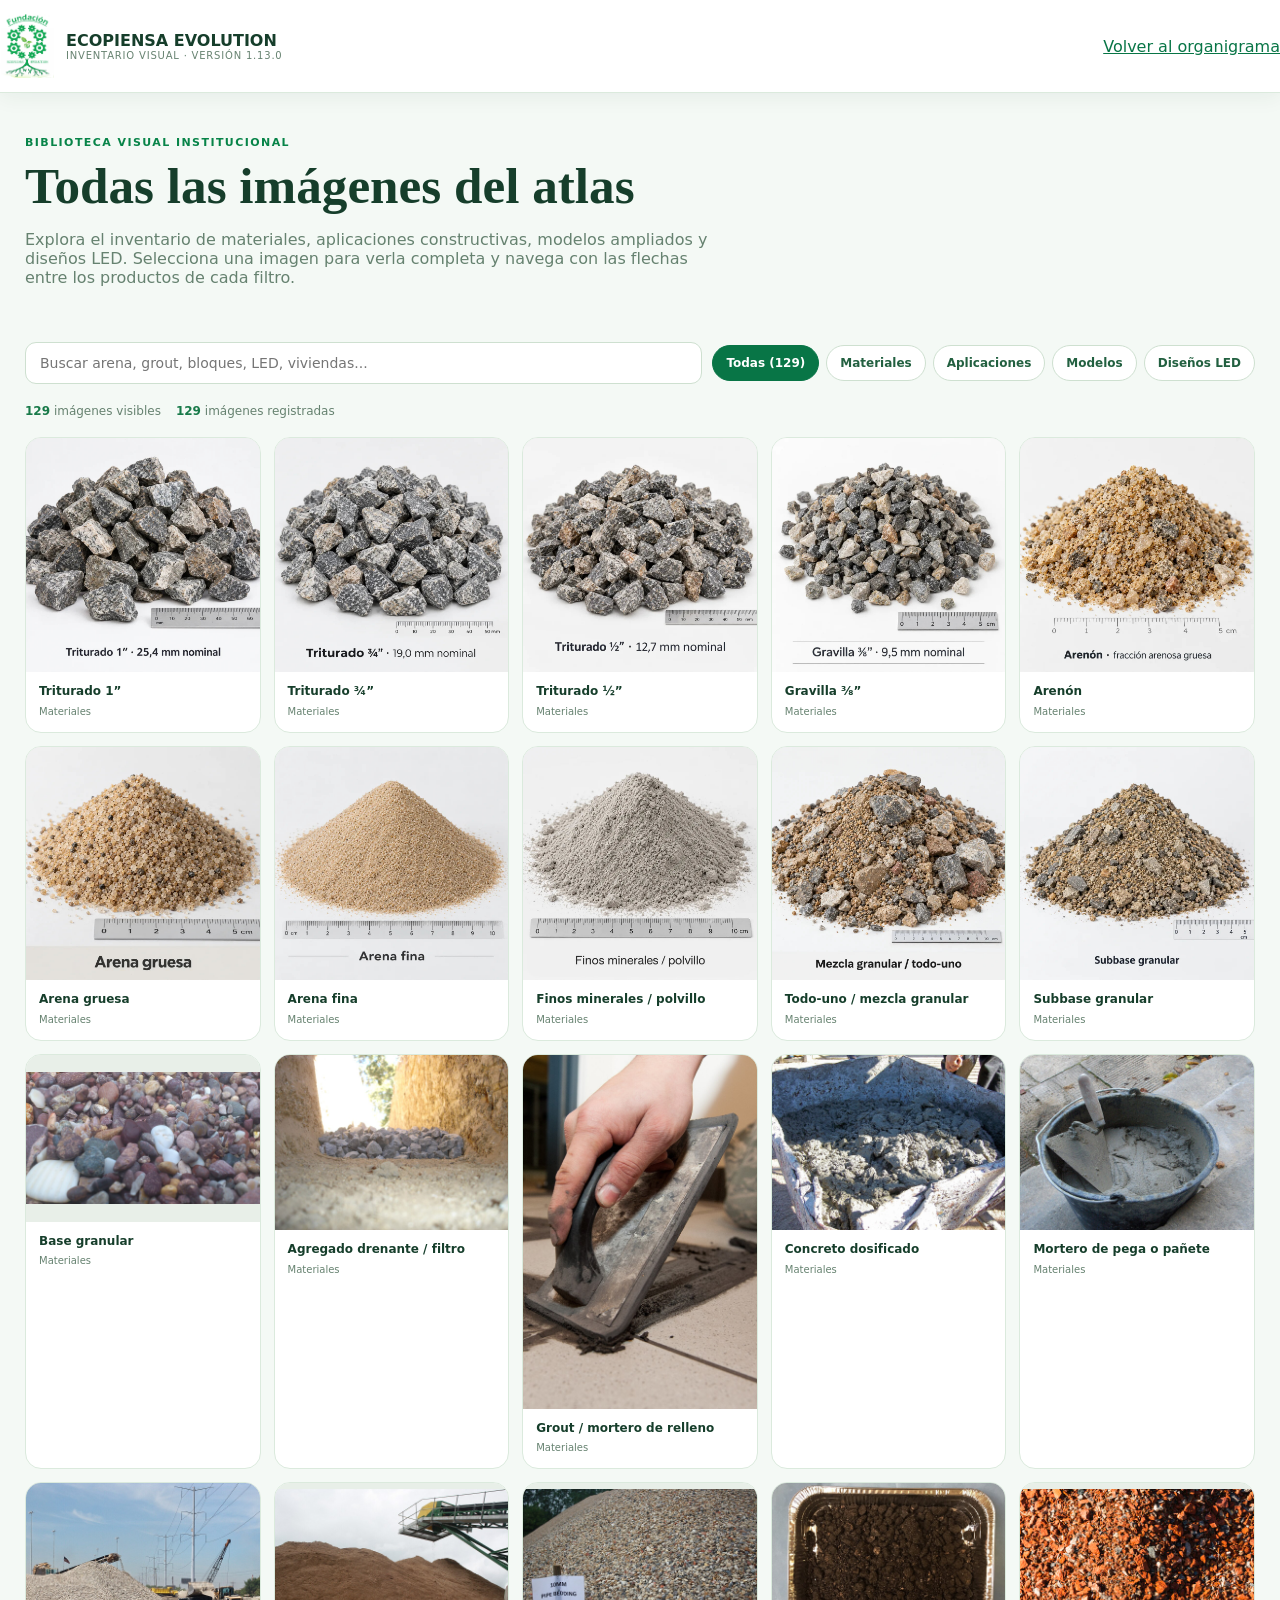
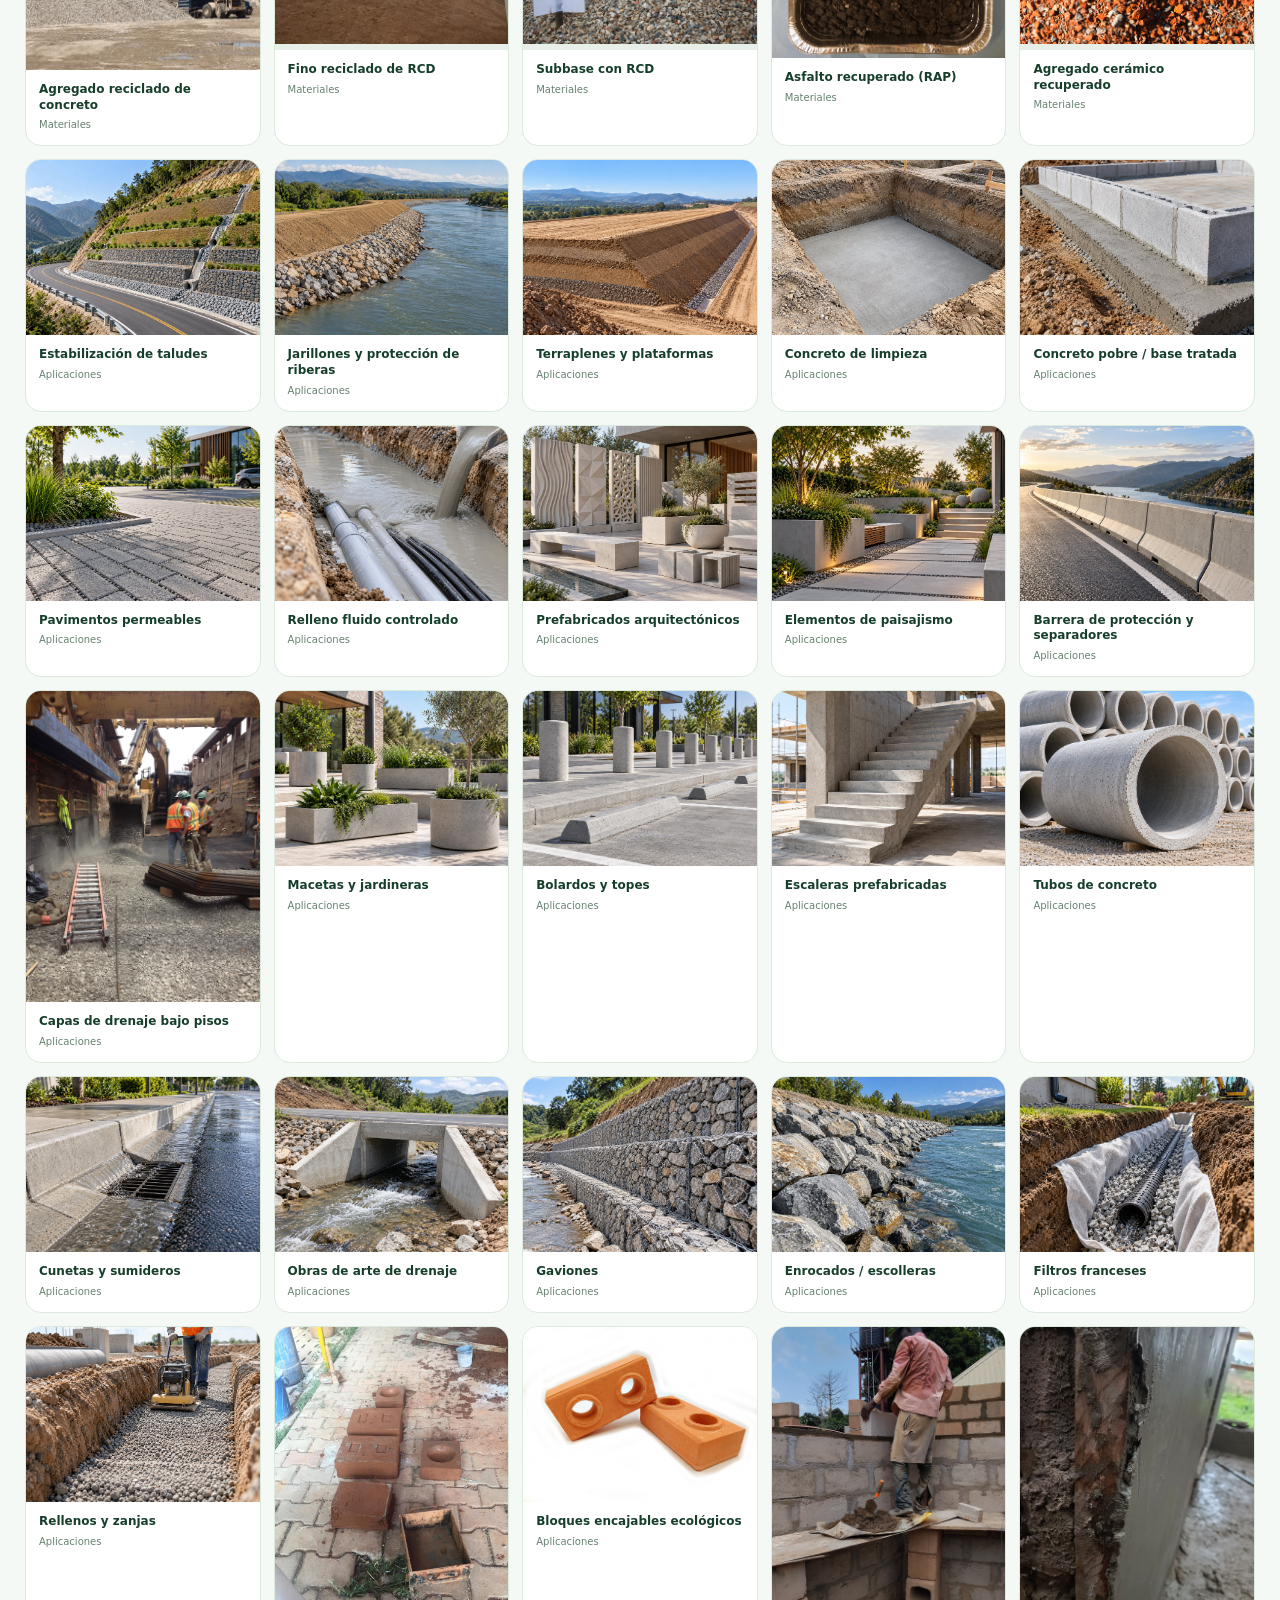
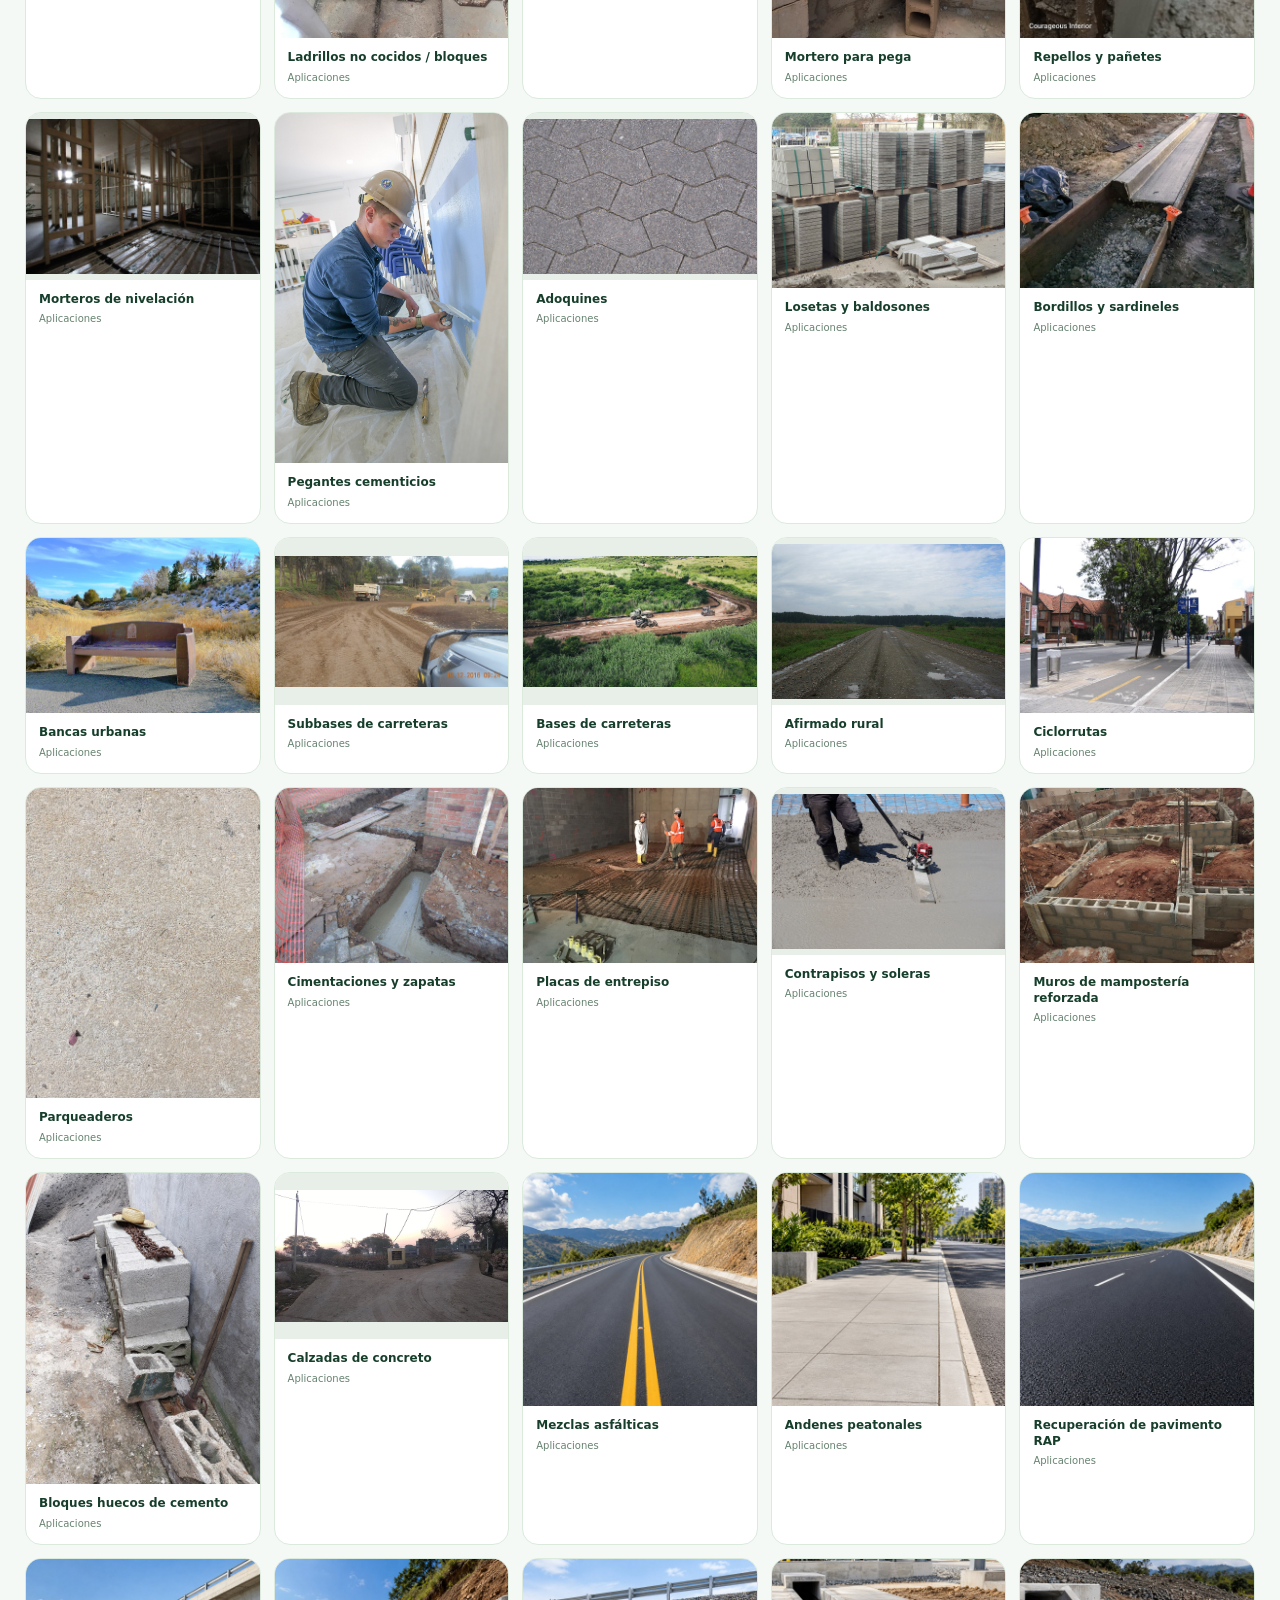
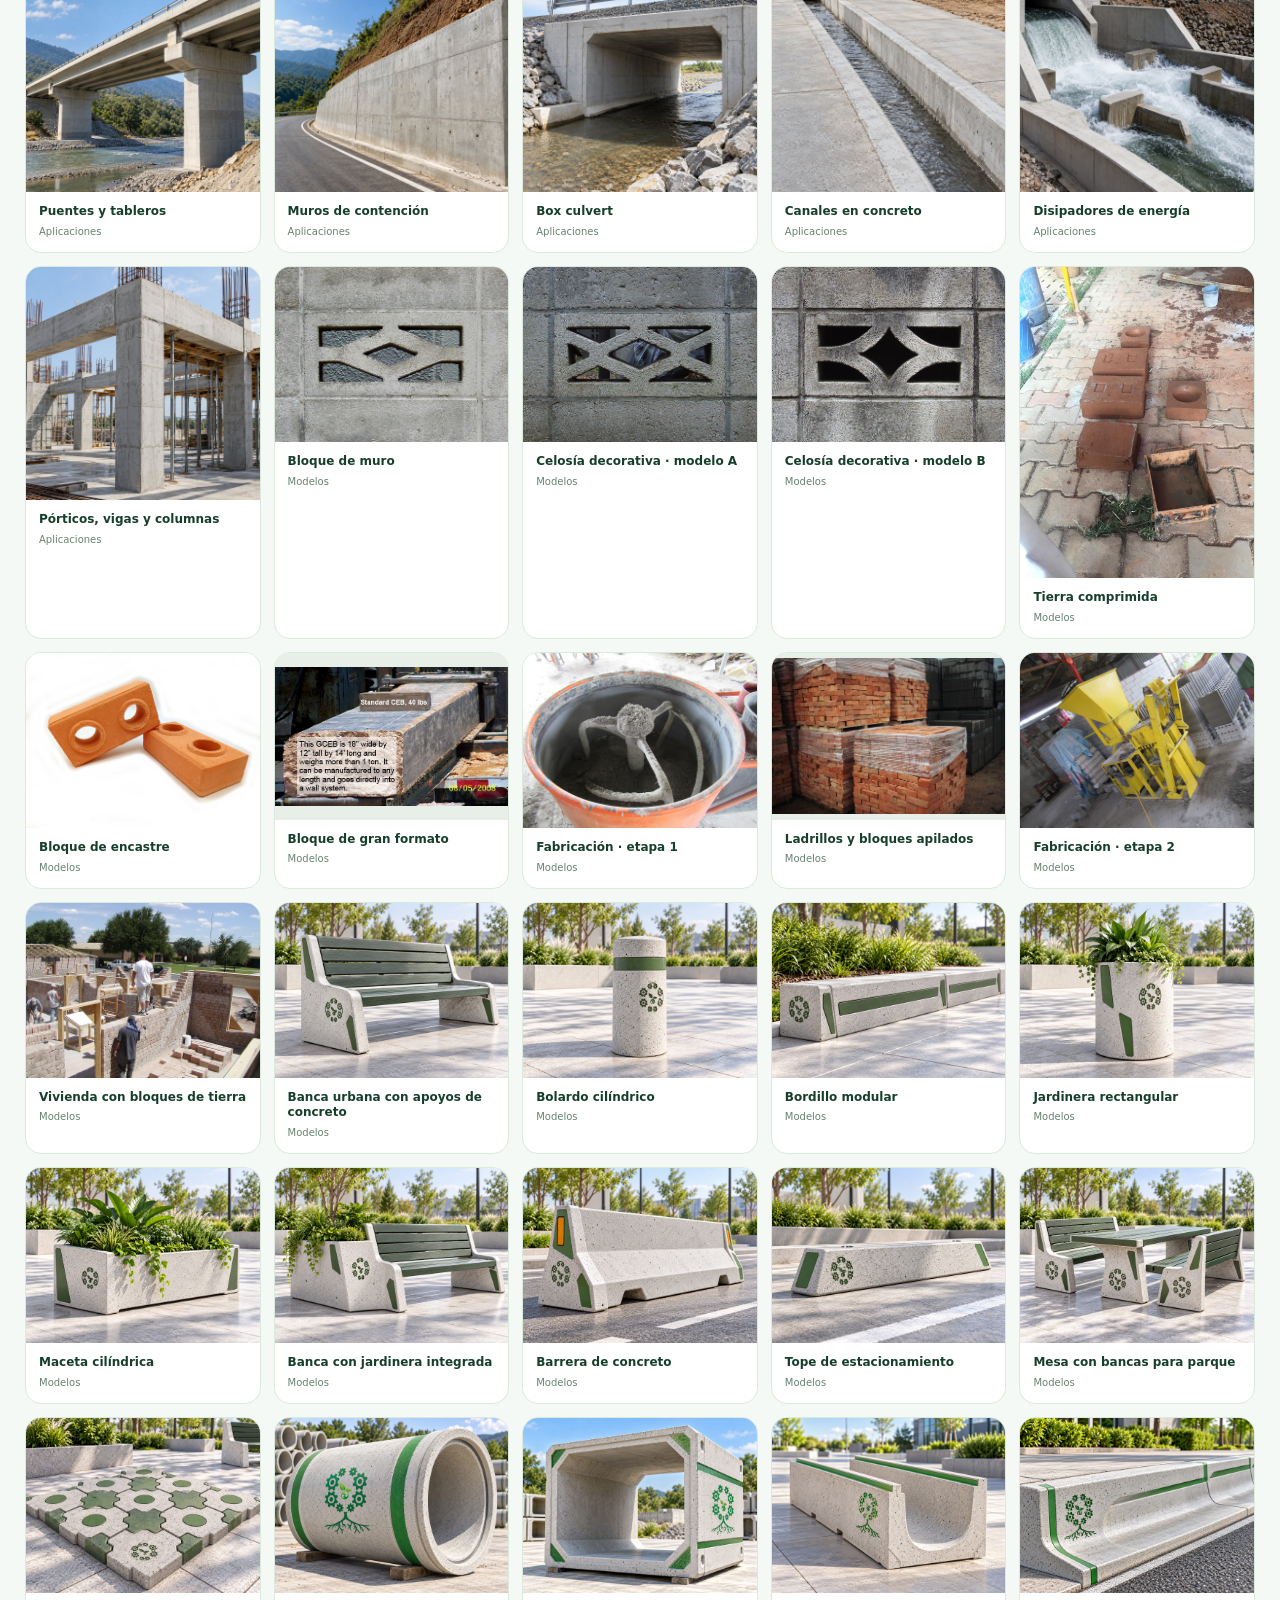
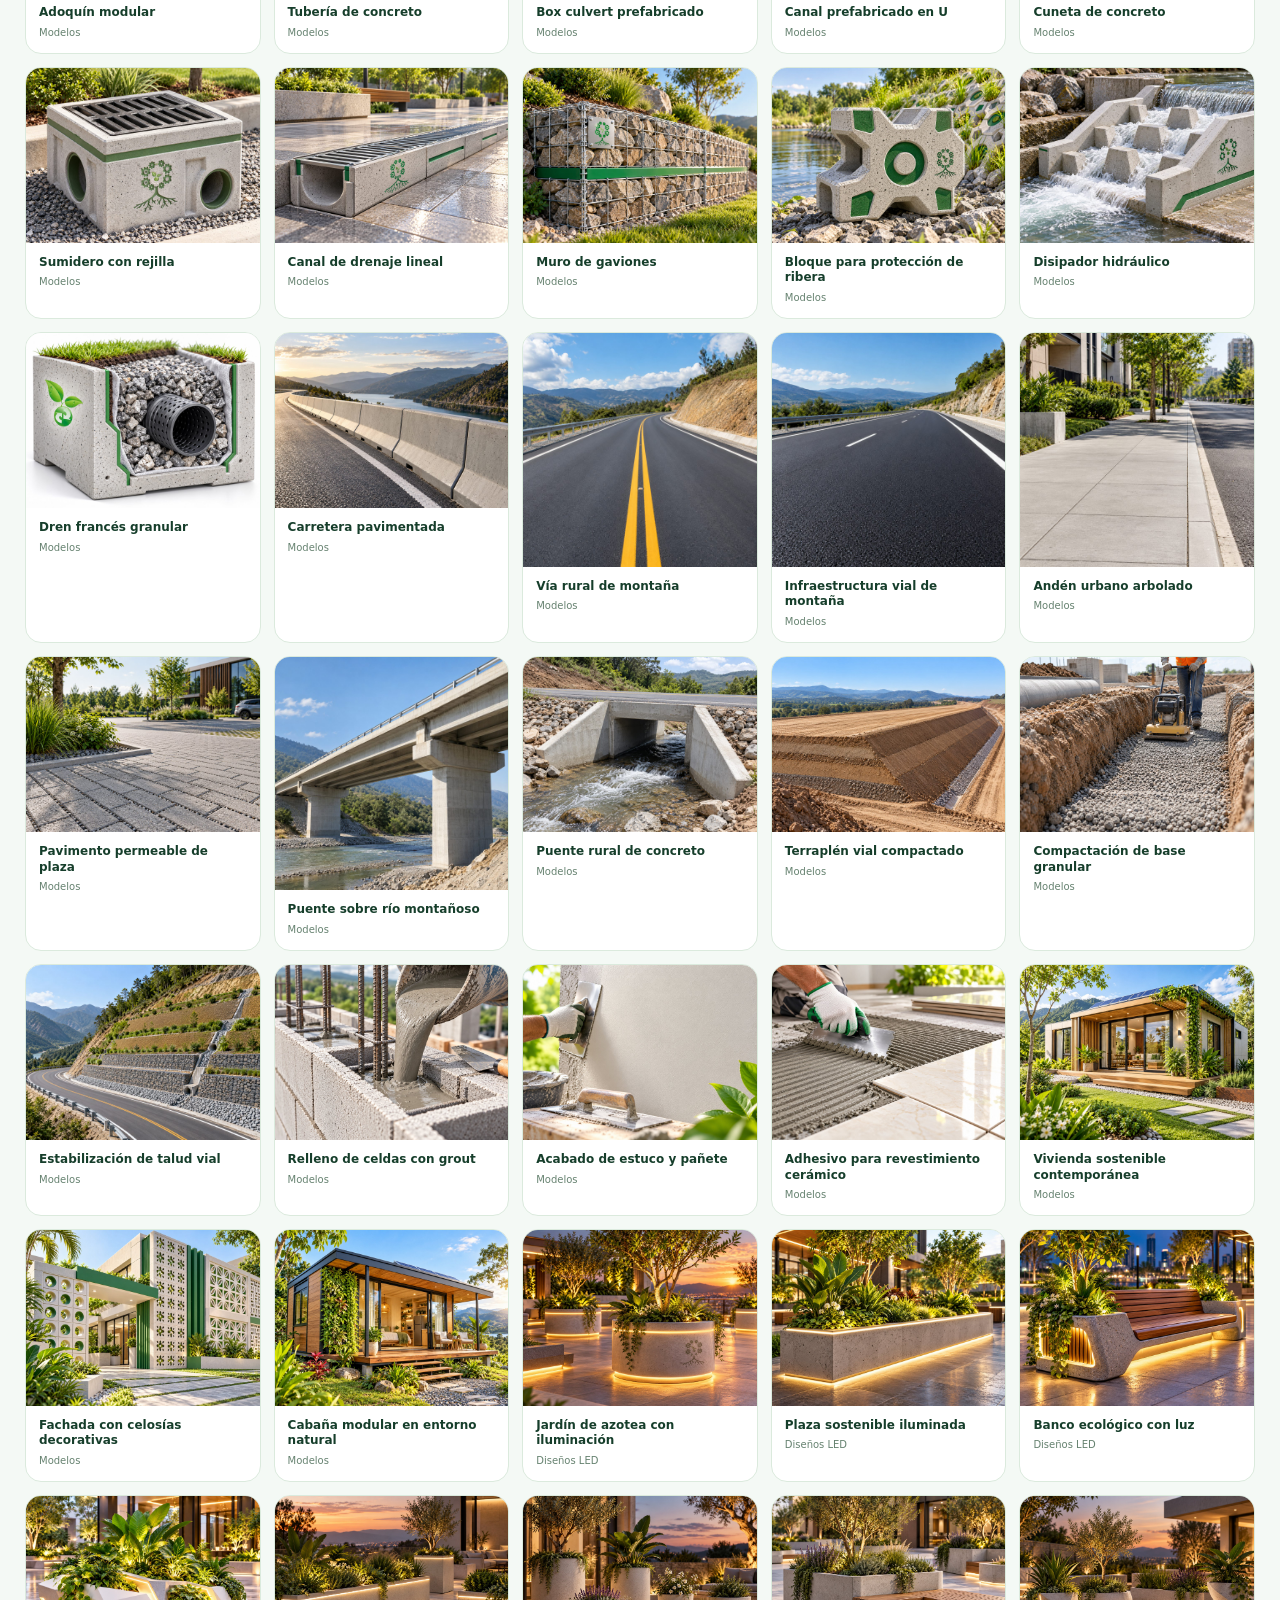
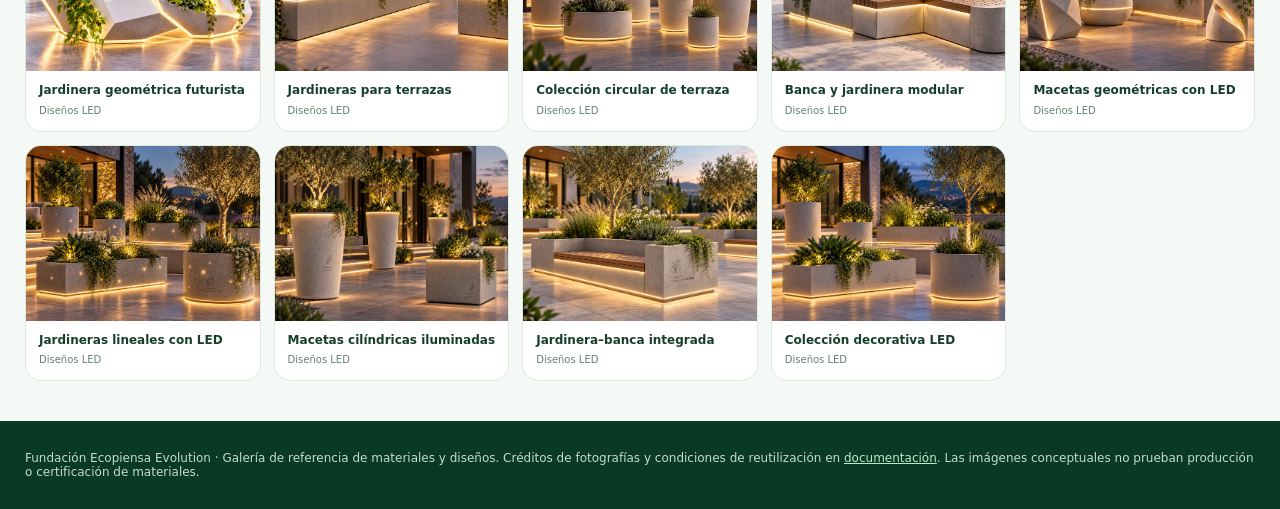
==== galeria-completa.html @ d1663fb3 "feat: biblioteca integral de 129 imágenes con filtros y visor ampliable" ====
<!doctype html>
<html lang="es">
<head>
<meta charset="utf-8">
<meta name="viewport" content="width=device-width, initial-scale=1">
<meta name="theme-color" content="#076b3b">
<meta name="description" content="Galería completa y verificable de imágenes del proyecto de Fundación Ecopiensa Evolution.">
<title>Galería completa | Fundación Ecopiensa Evolution</title>
<style>
:root{--green:#087546;--ink:#163e2b;--muted:#668270;--line:#dbeadd}
*{box-sizing:border-box}html{scroll-behavior:smooth}body{margin:0;background:#f4f9f5;color:var(--ink);font-family:system-ui,-apple-system,Segoe UI,Arial,sans-serif}
a{color:var(--green)}
.container{max-width:1420px;padding:0 25px;margin:auto}
header{background:#fff;border-bottom:1px solid var(--line);box-shadow:0 4px 20px #143c2510}
.head{display:flex;align-items:center;justify-content:space-between;gap:15px;padding:14px 0}
.identity{display:flex;gap:12px;align-items:center;font-weight:850;text-decoration:none;color:var(--ink)}.identity img{width:54px;height:64px;object-fit:contain}
.identity small{display:block;color:var(--muted);font-weight:500;font-size:10px;letter-spacing:.08em}
.hero{padding:38px 0 22px}.hero h1{font:700 clamp(31px,4vw,52px)/1.1 Georgia,serif;margin:8px 0 12px}
.hero p{max-width:700px;color:var(--muted)}
.tag{font-size:11px;text-transform:uppercase;letter-spacing:.13em;color:#078448;font-weight:850}
.controls{display:flex;align-items:center;gap:10px;flex-wrap:wrap;padding:17px 0 20px}
.search{border:1px solid #cee0d0;background:#fff;border-radius:11px;min-width:200px;flex:1;padding:12px 14px;font:inherit;font-size:14px}
button{cursor:pointer;font:inherit}
.filters{display:flex;gap:7px;flex-wrap:wrap}
.filter{border:1px solid #cee0d0;border-radius:100px;background:white;color:#226040;padding:10px 13px;font-size:12px;font-weight:750}
.filter.active{background:var(--green);border-color:var(--green);color:white}
.stats{display:flex;gap:15px;color:var(--muted);font-size:12px;flex-wrap:wrap;margin-bottom:19px}.stats strong{color:#187a49}
.grid{display:grid;grid-template-columns:repeat(5,minmax(0,1fr));gap:13px;padding-bottom:40px}
.tile{padding:0;overflow:hidden;text-align:left;border:1px solid var(--line);background:white;border-radius:16px;color:var(--ink);display:flex;flex-direction:column;min-width:0}
.tile:hover{transform:translateY(-2px);box-shadow:0 12px 30px #144b2624;border-color:#63a47b}
.thumb{aspect-ratio:1.4;position:relative;display:block;background:#e8efe8;width:100%}.thumb img{height:100%;width:100%;object-fit:contain;display:block}
.thumb .fail{display:none;position:absolute;inset:0;align-items:center;justify-content:center;background:#fff2e8;color:#a74525;font-size:12px;padding:14px;text-align:center}
.tile.missing .fail{display:flex}.tile.missing img{opacity:0}
.tile-details{padding:12px 13px 15px;display:flex;flex-direction:column;gap:6px;flex:1}
.tile-details strong{line-height:1.3;font-size:12px}.tile-details small{font-size:10px;color:var(--muted)}
footer{padding:30px 0;background:#0a3925;color:#c2dec8;font-size:12px}
footer a{color:#b6efc4}
.viewer{display:none;position:fixed;inset:0;z-index:25;background:#0b2019f0;padding:25px;align-items:center;justify-content:center}
.viewer.open{display:flex}
.viewer-panel{width:min(1150px,100%);max-height:95vh;display:flex;flex-direction:column;gap:10px;align-items:center;color:#fff}
.viewer-image{width:100%;height:min(70vh,820px);object-fit:contain;display:block;background:#1c3028;border-radius:11px}
.viewer-actions{display:flex;align-items:center;gap:12px;flex-wrap:wrap;justify-content:center}
.viewer-actions button{background:white;border:0;color:#104e2e;font-weight:750;padding:9px 15px;border-radius:9px}
.viewer-title{font-size:15px;text-align:center;font-weight:750}
.empty{padding:45px;text-align:center;color:var(--muted)}
@media(max-width:1100px){.grid{grid-template-columns:repeat(4,1fr)}}
@media(max-width:790px){.grid{grid-template-columns:repeat(3,1fr)}.head{align-items:start}}
@media(max-width:580px){.grid{grid-template-columns:repeat(2,1fr);gap:9px}.container{padding:0 14px}.tile-details{padding:10px}.identity img{width:42px;height:51px}}
@media(max-width:370px){.grid{grid-template-columns:1fr}}
</style>
</head>
<body>
<header><div class="container head"><a class="identity" href="index.html"><img src="identidad/logo-fundacion-oficial.png" alt="Logo Fundación Ecopiensa Evolution"><span>ECOPIENSA EVOLUTION<small>INVENTARIO VISUAL · VERSIÓN 1.13.0</small></span></a><a href="index.html#organigrama">Volver al organigrama</a></div></header>
<main class="container">
<section class="hero"><span class="tag">Biblioteca visual institucional</span><h1>Todas las imágenes del atlas</h1><p>Explora el inventario de materiales, aplicaciones constructivas, modelos ampliados y diseños LED. Selecciona una imagen para verla completa y navega con las flechas entre los productos de cada filtro.</p></section>
<section class="controls"><input class="search" id="query" type="search" placeholder="Buscar arena, grout, bloques, LED, viviendas..." aria-label="Buscar imágenes"><div id="filters" class="filters" aria-label="Filtrar por colección"></div></section>
<div class="stats"><span><strong id="shown">129</strong> imágenes visibles</span><span><strong>129</strong> imágenes registradas</span><span id="errors" aria-live="polite"></span></div>
<section class="grid" id="grid"></section><p id="empty" class="empty" hidden>Sin resultados para esa búsqueda.</p>
</main>
<footer><div class="container">Fundación Ecopiensa Evolution · Galería de referencia de materiales y diseños. Créditos de fotografías y condiciones de reutilización en <a href="CREDITOS-IMAGENES.md">documentación</a>. Las imágenes conceptuales no prueban producción o certificación de materiales.</div></footer>
<div id="viewer" class="viewer" role="dialog" aria-modal="true" aria-label="Visor de imágenes"><div class="viewer-panel"><div class="viewer-actions"><button onclick="closeViewer()" type="button">Cerrar ×</button><button onclick="move(-1)" type="button">← Anterior</button><button onclick="move(1)" type="button">Siguiente →</button></div><img id="large" class="viewer-image" alt=""><div id="viewerTitle" class="viewer-title"></div></div></div>
<script>
const inventory=[{"group":"Materiales","name":"Triturado 1”","path":"imagenes/materiales/paquete-01/t1.jpg"},{"group":"Materiales","name":"Triturado ¾”","path":"imagenes/materiales/paquete-01/t2.jpg"},{"group":"Materiales","name":"Triturado ½”","path":"imagenes/materiales/paquete-01/t3.jpg"},{"group":"Materiales","name":"Gravilla ⅜”","path":"imagenes/materiales/paquete-01/t4.jpg"},{"group":"Materiales","name":"Arenón","path":"imagenes/materiales/paquete-01/an.jpg"},{"group":"Materiales","name":"Arena gruesa","path":"imagenes/materiales/paquete-01/ag.jpg"},{"group":"Materiales","name":"Arena fina","path":"imagenes/materiales/paquete-01/af.jpg"},{"group":"Materiales","name":"Finos minerales / polvillo","path":"imagenes/materiales/paquete-01/pl.jpg"},{"group":"Materiales","name":"Todo-uno / mezcla granular","path":"imagenes/materiales/paquete-01/mi.jpg"},{"group":"Materiales","name":"Subbase granular","path":"imagenes/materiales/paquete-01/bs.jpg"},{"group":"Materiales","name":"Base granular","path":"imagenes/materiales/paquete-02/bg.jpg"},{"group":"Materiales","name":"Agregado drenante / filtro","path":"imagenes/materiales/paquete-02/dr.jpg"},{"group":"Materiales","name":"Grout / mortero de relleno","path":"imagenes/materiales/paquete-02/gr.jpg"},{"group":"Materiales","name":"Concreto dosificado","path":"imagenes/materiales/paquete-02/co.jpg"},{"group":"Materiales","name":"Mortero de pega o pañete","path":"imagenes/materiales/paquete-02/mo.jpg"},{"group":"Materiales","name":"Agregado reciclado de concreto","path":"imagenes/materiales/paquete-02/rc.jpg"},{"group":"Materiales","name":"Fino reciclado de RCD","path":"imagenes/materiales/paquete-02/rf.jpg"},{"group":"Materiales","name":"Subbase con RCD","path":"imagenes/materiales/paquete-02/rs.jpg"},{"group":"Materiales","name":"Asfalto recuperado (RAP)","path":"imagenes/materiales/paquete-02/ra.jpg"},{"group":"Materiales","name":"Agregado cerámico recuperado","path":"imagenes/materiales/paquete-02/rm.jpg"},{"group":"Aplicaciones","name":"Estabilización de taludes","path":"imagenes/aplicaciones/paquete-07/estabilizacion-taludes.jpg"},{"group":"Aplicaciones","name":"Jarillones y protección de riberas","path":"imagenes/aplicaciones/paquete-07/jarillones-riberas.jpg"},{"group":"Aplicaciones","name":"Terraplenes y plataformas","path":"imagenes/aplicaciones/paquete-07/terraplenes-plataformas.jpg"},{"group":"Aplicaciones","name":"Concreto de limpieza","path":"imagenes/aplicaciones/paquete-07/concreto-limpieza.jpg"},{"group":"Aplicaciones","name":"Concreto pobre / base tratada","path":"imagenes/aplicaciones/paquete-07/concreto-pobre.jpg"},{"group":"Aplicaciones","name":"Pavimentos permeables","path":"imagenes/aplicaciones/paquete-07/pavimentos-permeables.jpg"},{"group":"Aplicaciones","name":"Relleno fluido controlado","path":"imagenes/aplicaciones/paquete-07/relleno-fluido.jpg"},{"group":"Aplicaciones","name":"Prefabricados arquitectónicos","path":"imagenes/aplicaciones/paquete-07/prefabricados-arquitectonicos.jpg"},{"group":"Aplicaciones","name":"Elementos de paisajismo","path":"imagenes/aplicaciones/paquete-07/paisajismo.jpg"},{"group":"Aplicaciones","name":"Barrera de protección y separadores","path":"imagenes/aplicaciones/paquete-07/barreras-separadores.jpg"},{"group":"Aplicaciones","name":"Capas de drenaje bajo pisos","path":"imagenes/aplicaciones/paquete-08/drenaje-bajo-pisos.jpg"},{"group":"Aplicaciones","name":"Macetas y jardineras","path":"imagenes/aplicaciones/paquete-06/macetas-jardineras.jpg"},{"group":"Aplicaciones","name":"Bolardos y topes","path":"imagenes/aplicaciones/paquete-06/bolardos-topes.jpg"},{"group":"Aplicaciones","name":"Escaleras prefabricadas","path":"imagenes/aplicaciones/paquete-06/escaleras-prefabricadas.jpg"},{"group":"Aplicaciones","name":"Tubos de concreto","path":"imagenes/aplicaciones/paquete-06/tubos-concreto.jpg"},{"group":"Aplicaciones","name":"Cunetas y sumideros","path":"imagenes/aplicaciones/paquete-06/cunetas-sumideros.jpg"},{"group":"Aplicaciones","name":"Obras de arte de drenaje","path":"imagenes/aplicaciones/paquete-06/obras-arte-drenaje.jpg"},{"group":"Aplicaciones","name":"Gaviones","path":"imagenes/aplicaciones/paquete-06/gaviones.jpg"},{"group":"Aplicaciones","name":"Enrocados / escolleras","path":"imagenes/aplicaciones/paquete-06/enrocados-escolleras.jpg"},{"group":"Aplicaciones","name":"Filtros franceses","path":"imagenes/aplicaciones/paquete-06/filtros-franceses.jpg"},{"group":"Aplicaciones","name":"Rellenos y zanjas","path":"imagenes/aplicaciones/paquete-06/rellenos-zanjas.jpg"},{"group":"Aplicaciones","name":"Ladrillos no cocidos / bloques","path":"imagenes/aplicaciones/paquete-05/ladrillos-no-cocidos.jpg"},{"group":"Aplicaciones","name":"Bloques encajables ecológicos","path":"imagenes/aplicaciones/paquete-05/bloques-encajables-ecologicos.jpg"},{"group":"Aplicaciones","name":"Mortero para pega","path":"imagenes/aplicaciones/paquete-05/mortero-pega.jpg"},{"group":"Aplicaciones","name":"Repellos y pañetes","path":"imagenes/aplicaciones/paquete-05/repellos-panetes.jpg"},{"group":"Aplicaciones","name":"Morteros de nivelación","path":"imagenes/aplicaciones/paquete-05/morteros-nivelacion.jpg"},{"group":"Aplicaciones","name":"Pegantes cementicios","path":"imagenes/aplicaciones/paquete-05/pegantes-cementicios.jpg"},{"group":"Aplicaciones","name":"Adoquines","path":"imagenes/aplicaciones/paquete-05/adoquines.jpg"},{"group":"Aplicaciones","name":"Losetas y baldosones","path":"imagenes/aplicaciones/paquete-05/losetas-baldosones.jpg"},{"group":"Aplicaciones","name":"Bordillos y sardineles","path":"imagenes/aplicaciones/paquete-05/bordillos-sardineles.jpg"},{"group":"Aplicaciones","name":"Bancas urbanas","path":"imagenes/aplicaciones/paquete-05/bancas-urbanas.jpg"},{"group":"Aplicaciones","name":"Subbases de carreteras","path":"imagenes/aplicaciones/paquete-04/subbases-carreteras.jpg"},{"group":"Aplicaciones","name":"Bases de carreteras","path":"imagenes/aplicaciones/paquete-04/bases-carreteras.jpg"},{"group":"Aplicaciones","name":"Afirmado rural","path":"imagenes/aplicaciones/paquete-04/afirmado-rural.jpg"},{"group":"Aplicaciones","name":"Ciclorrutas","path":"imagenes/aplicaciones/paquete-04/ciclorrutas.jpg"},{"group":"Aplicaciones","name":"Parqueaderos","path":"imagenes/aplicaciones/paquete-04/parqueaderos.jpg"},{"group":"Aplicaciones","name":"Cimentaciones y zapatas","path":"imagenes/aplicaciones/paquete-04/cimentaciones-zapatas.jpg"},{"group":"Aplicaciones","name":"Placas de entrepiso","path":"imagenes/aplicaciones/paquete-04/placas-entrepiso.jpg"},{"group":"Aplicaciones","name":"Contrapisos y soleras","path":"imagenes/aplicaciones/paquete-04/contrapisos-soleras.jpg"},{"group":"Aplicaciones","name":"Muros de mampostería reforzada","path":"imagenes/aplicaciones/paquete-04/mamposteria-reforzada.jpg"},{"group":"Aplicaciones","name":"Bloques huecos de cemento","path":"imagenes/aplicaciones/paquete-04/bloques-huecos-cemento.jpg"},{"group":"Aplicaciones","name":"Calzadas de concreto","path":"imagenes/aplicaciones/paquete-03/calzadas-concreto.jpg"},{"group":"Aplicaciones","name":"Mezclas asfálticas","path":"imagenes/aplicaciones/paquete-03/mezclas-asfalticas.jpg"},{"group":"Aplicaciones","name":"Andenes peatonales","path":"imagenes/aplicaciones/paquete-03/andenes-peatonales.jpg"},{"group":"Aplicaciones","name":"Recuperación de pavimento RAP","path":"imagenes/aplicaciones/paquete-03/recuperacion-pavimento-rap.jpg"},{"group":"Aplicaciones","name":"Puentes y tableros","path":"imagenes/aplicaciones/paquete-03/puentes-y-tableros.jpg"},{"group":"Aplicaciones","name":"Muros de contención","path":"imagenes/aplicaciones/paquete-03/muros-contencion.jpg"},{"group":"Aplicaciones","name":"Box culvert","path":"imagenes/aplicaciones/paquete-03/box-culvert.jpg"},{"group":"Aplicaciones","name":"Canales en concreto","path":"imagenes/aplicaciones/paquete-03/canales-concreto.jpg"},{"group":"Aplicaciones","name":"Disipadores de energía","path":"imagenes/aplicaciones/paquete-03/disipadores-energia.jpg"},{"group":"Aplicaciones","name":"Pórticos, vigas y columnas","path":"imagenes/aplicaciones/paquete-03/porticos-vigas-columnas.jpg"},{"group":"Modelos","name":"Bloque de muro","path":"imagenes/modelos/paquete-09-bloques/bloque-muro.jpg"},{"group":"Modelos","name":"Celosía decorativa · modelo A","path":"imagenes/modelos/paquete-09-bloques/celosia-01.jpg"},{"group":"Modelos","name":"Celosía decorativa · modelo B","path":"imagenes/modelos/paquete-09-bloques/celosia-02.jpg"},{"group":"Modelos","name":"Tierra comprimida","path":"imagenes/modelos/paquete-09-bloques/tierra-comprimida.jpg"},{"group":"Modelos","name":"Bloque de encastre","path":"imagenes/modelos/paquete-09-bloques/encajable.jpg"},{"group":"Modelos","name":"Bloque de gran formato","path":"imagenes/modelos/paquete-09-bloques/bloque-grande.jpg"},{"group":"Modelos","name":"Fabricación · etapa 1","path":"imagenes/modelos/paquete-09-bloques/fabricacion-bloques.jpg"},{"group":"Modelos","name":"Ladrillos y bloques apilados","path":"imagenes/modelos/paquete-09-bloques/ladrillos-bloques.jpg"},{"group":"Modelos","name":"Fabricación · etapa 2","path":"imagenes/modelos/paquete-09-bloques/fabricacion-02.jpg"},{"group":"Modelos","name":"Vivienda con bloques de tierra","path":"imagenes/modelos/paquete-09-bloques/vivienda-ceb.jpg"},{"group":"Modelos","name":"Banca urbana con apoyos de concreto","path":"imagenes/modelos/paquete-10-mobiliario/banca-urbana.jpg"},{"group":"Modelos","name":"Bolardo cilíndrico","path":"imagenes/modelos/paquete-10-mobiliario/bolardo.jpg"},{"group":"Modelos","name":"Bordillo modular","path":"imagenes/modelos/paquete-10-mobiliario/bordillo.jpg"},{"group":"Modelos","name":"Jardinera rectangular","path":"imagenes/modelos/paquete-10-mobiliario/jardinera-lineal.jpg"},{"group":"Modelos","name":"Maceta cilíndrica","path":"imagenes/modelos/paquete-10-mobiliario/jardinera-cilindrica.jpg"},{"group":"Modelos","name":"Banca con jardinera integrada","path":"imagenes/modelos/paquete-10-mobiliario/banca-jardinera.jpg"},{"group":"Modelos","name":"Barrera de concreto","path":"imagenes/modelos/paquete-10-mobiliario/barrera-vial.jpg"},{"group":"Modelos","name":"Tope de estacionamiento","path":"imagenes/modelos/paquete-10-mobiliario/estacionamiento-tope.jpg"},{"group":"Modelos","name":"Mesa con bancas para parque","path":"imagenes/modelos/paquete-10-mobiliario/mesa-picnic.jpg"},{"group":"Modelos","name":"Adoquín modular","path":"imagenes/modelos/paquete-10-mobiliario/adoquin-modular.jpg"},{"group":"Modelos","name":"Tubería de concreto","path":"imagenes/modelos/paquete-11-drenajes/tubo-concreto.jpg"},{"group":"Modelos","name":"Box culvert prefabricado","path":"imagenes/modelos/paquete-11-drenajes/box-culvert.jpg"},{"group":"Modelos","name":"Canal prefabricado en U","path":"imagenes/modelos/paquete-11-drenajes/canal-prefabricado.jpg"},{"group":"Modelos","name":"Cuneta de concreto","path":"imagenes/modelos/paquete-11-drenajes/cuneta-concreto.jpg"},{"group":"Modelos","name":"Sumidero con rejilla","path":"imagenes/modelos/paquete-11-drenajes/sumidero-modular.jpg"},{"group":"Modelos","name":"Canal de drenaje lineal","path":"imagenes/modelos/paquete-11-drenajes/canal-lineal.jpg"},{"group":"Modelos","name":"Muro de gaviones","path":"imagenes/modelos/paquete-11-drenajes/gabion-modular.jpg"},{"group":"Modelos","name":"Bloque para protección de ribera","path":"imagenes/modelos/paquete-11-drenajes/proteccion-ribera.jpg"},{"group":"Modelos","name":"Disipador hidráulico","path":"imagenes/modelos/paquete-11-drenajes/disipador-energia.jpg"},{"group":"Modelos","name":"Dren francés granular","path":"imagenes/modelos/paquete-11-drenajes/dren-frances.jpg"},{"group":"Modelos","name":"Carretera pavimentada","path":"imagenes/modelos/paquete-12-vias/carretera-pavimento.jpg"},{"group":"Modelos","name":"Vía rural de montaña","path":"imagenes/modelos/paquete-12-vias/via-rural.jpg"},{"group":"Modelos","name":"Infraestructura vial de montaña","path":"imagenes/modelos/paquete-12-vias/via-montana.jpg"},{"group":"Modelos","name":"Andén urbano arbolado","path":"imagenes/modelos/paquete-12-vias/anden-peatonal.jpg"},{"group":"Modelos","name":"Pavimento permeable de plaza","path":"imagenes/modelos/paquete-12-vias/pavimento-permeable.jpg"},{"group":"Modelos","name":"Puente sobre río montañoso","path":"imagenes/modelos/paquete-12-vias/puente-principal.jpg"},{"group":"Modelos","name":"Puente rural de concreto","path":"imagenes/modelos/paquete-12-vias/puente-rural.jpg"},{"group":"Modelos","name":"Terraplén vial compactado","path":"imagenes/modelos/paquete-12-vias/base-terraplen.jpg"},{"group":"Modelos","name":"Compactación de base granular","path":"imagenes/modelos/paquete-12-vias/base-compactacion.jpg"},{"group":"Modelos","name":"Estabilización de talud vial","path":"imagenes/modelos/paquete-12-vias/estabilizacion-talud.jpg"},{"group":"Modelos","name":"Relleno de celdas con grout","path":"imagenes/modelos/paquete-13-morteros/grout-mamposteria.jpg"},{"group":"Modelos","name":"Acabado de estuco y pañete","path":"imagenes/modelos/paquete-13-morteros/estuco-pared.jpg"},{"group":"Modelos","name":"Adhesivo para revestimiento cerámico","path":"imagenes/modelos/paquete-13-morteros/adhesivo-baldosas.jpg"},{"group":"Modelos","name":"Vivienda sostenible contemporánea","path":"imagenes/modelos/paquete-14-viviendas/casa-sostenible.jpg"},{"group":"Modelos","name":"Fachada con celosías decorativas","path":"imagenes/modelos/paquete-14-viviendas/fachada-celosias.jpg"},{"group":"Modelos","name":"Cabaña modular en entorno natural","path":"imagenes/modelos/paquete-14-viviendas/cabana-modular.jpg"},{"group":"Diseños LED","name":"Jardín de azotea con iluminación","path":"imagenes/disenos/macetas-led/led-jardin-azotea.jpg"},{"group":"Diseños LED","name":"Plaza sostenible iluminada","path":"imagenes/disenos/macetas-led/led-plaza-sostenible.jpg"},{"group":"Diseños LED","name":"Banco ecológico con luz","path":"imagenes/disenos/macetas-led/led-banco-iluminado.jpg"},{"group":"Diseños LED","name":"Jardinera geométrica futurista","path":"imagenes/disenos/macetas-led/led-jardinera-geometrica.jpg"},{"group":"Diseños LED","name":"Jardineras para terrazas","path":"imagenes/disenos/macetas-led/led-terraza-lineal.jpg"},{"group":"Diseños LED","name":"Colección circular de terraza","path":"imagenes/disenos/macetas-led/led-cilindros-terraza.jpg"},{"group":"Diseños LED","name":"Banca y jardinera modular","path":"imagenes/disenos/macetas-led/led-banca-jardin.jpg"},{"group":"Diseños LED","name":"Macetas geométricas con LED","path":"imagenes/disenos/macetas-led/led-macetas-geometricas.jpg"},{"group":"Diseños LED","name":"Jardineras lineales con LED","path":"imagenes/disenos/macetas-led/led-jardineras-lineales.jpg"},{"group":"Diseños LED","name":"Macetas cilíndricas iluminadas","path":"imagenes/disenos/macetas-led/led-macetas-cilindricas.jpg"},{"group":"Diseños LED","name":"Jardinera–banca integrada","path":"imagenes/disenos/macetas-led/led-maceta-banca.jpg"},{"group":"Diseños LED","name":"Colección decorativa LED","path":"imagenes/disenos/macetas-led/led-macetas-decorativas.jpg"}];
const groups=['Todas','Materiales','Aplicaciones','Modelos','Diseños LED'];
let group='Todas',shown=[],idx=0;
const root=document.getElementById('grid'),input=document.getElementById('query'),filterBox=document.getElementById('filters');
function safe(t){return String(t).replace(/[&<>"']/g,c=>({'&':'&amp;','<':'&lt;','>':'&gt;','"':'&quot;',"'":'&#39;'}[c]));}
function render(){const q=input.value.toLowerCase().trim();shown=inventory.filter(x=>(group==='Todas'||x.group===group)&&(x.name+' '+x.group).toLowerCase().includes(q));document.getElementById('shown').textContent=shown.length;document.getElementById('empty').hidden=shown.length>0;root.innerHTML=shown.map((x,i)=>'<button class="tile" onclick="openViewer('+i+')" type="button"><span class="thumb"><img loading="lazy" src="'+safe(x.path)+'" alt="'+safe(x.name)+'" onerror="this.closest(\'.tile\').classList.add(\'missing\');document.getElementById(\'errors\').textContent=\'Algunas imágenes no pudieron cargarse; revisa su ruta.\'"><span class="fail">Imagen no disponible</span></span><span class="tile-details"><strong>'+safe(x.name)+'</strong><small>'+safe(x.group)+'</small></span></button>').join('');filterBox.innerHTML=groups.map(x=>'<button class="filter '+(group===x?'active':'')+'" onclick="setGroup(\''+x+'\')" type="button">'+x+(x==='Todas'?' ('+inventory.length+')':'')+'</button>').join('');}
function setGroup(x){group=x;render();}
function openViewer(i){idx=i;document.getElementById('viewer').classList.add('open');document.body.style.overflow='hidden';showLarge();}
function closeViewer(){document.getElementById('viewer').classList.remove('open');document.body.style.overflow='';}
function showLarge(){if(!shown.length)return;const item=shown[idx];document.getElementById('large').src=item.path;document.getElementById('large').alt=item.name;document.getElementById('viewerTitle').textContent=(idx+1)+' de '+shown.length+' · '+item.name;}
function move(n){idx=(idx+n+shown.length)%shown.length;showLarge();}
document.getElementById('viewer').addEventListener('click',e=>{if(e.target.id==='viewer')closeViewer();});
document.addEventListener('keydown',e=>{if(e.key==='Escape')closeViewer();if(!document.getElementById('viewer').classList.contains('open'))return;if(e.key==='ArrowRight')move(1);if(e.key==='ArrowLeft')move(-1);});
input.addEventListener('input',render);render();
</script>
</body></html>
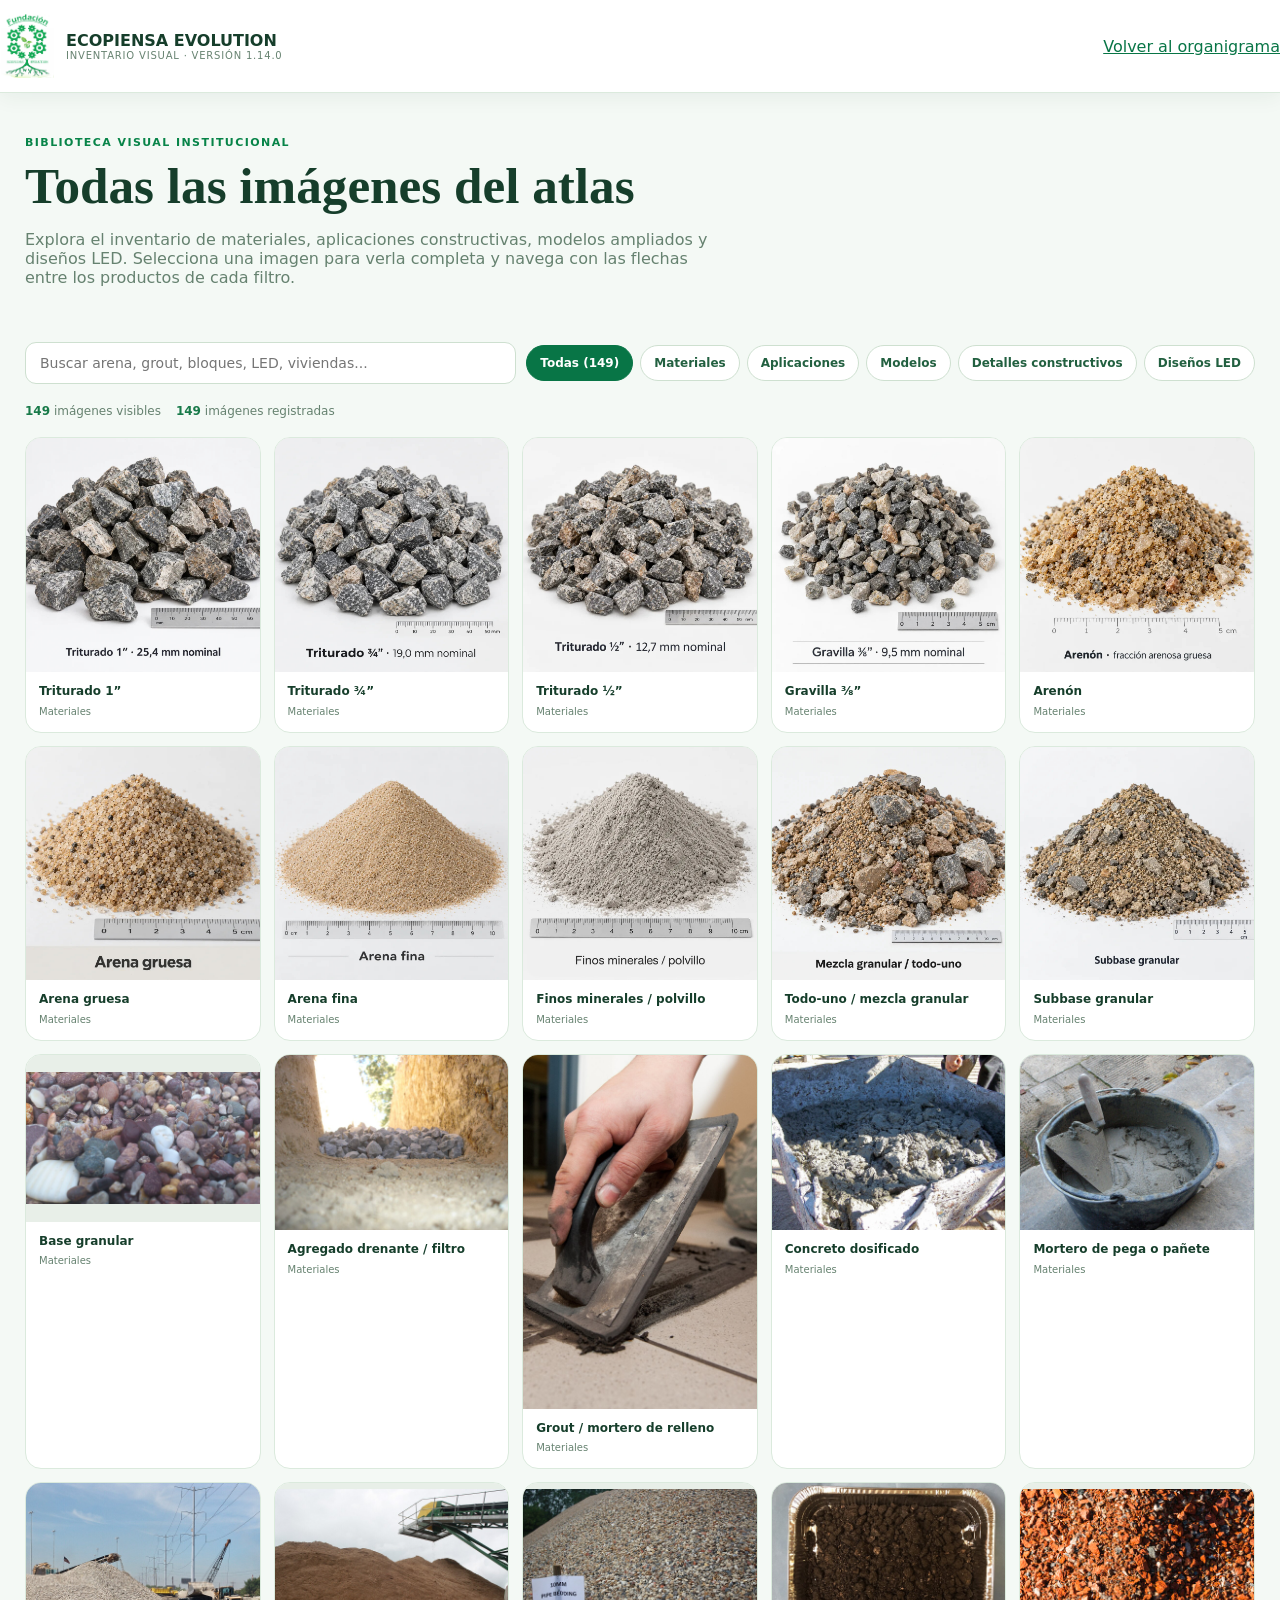
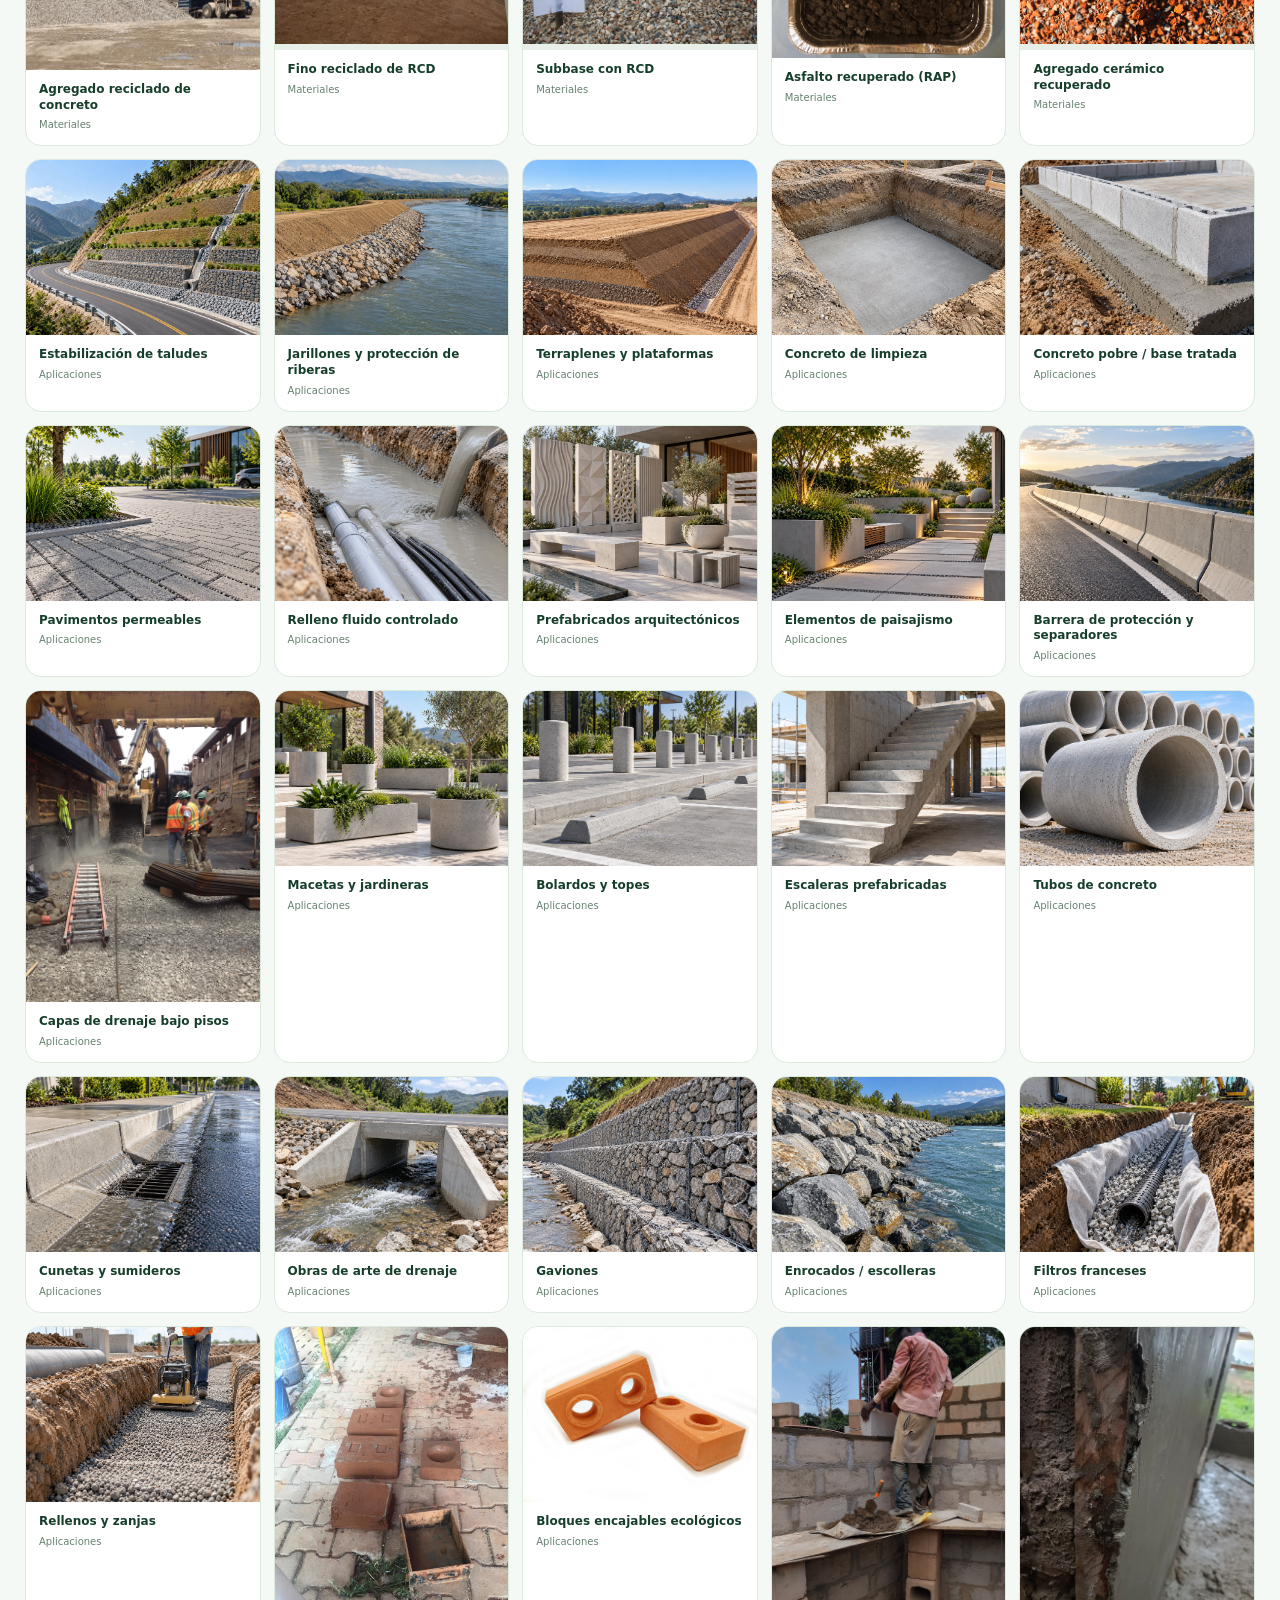
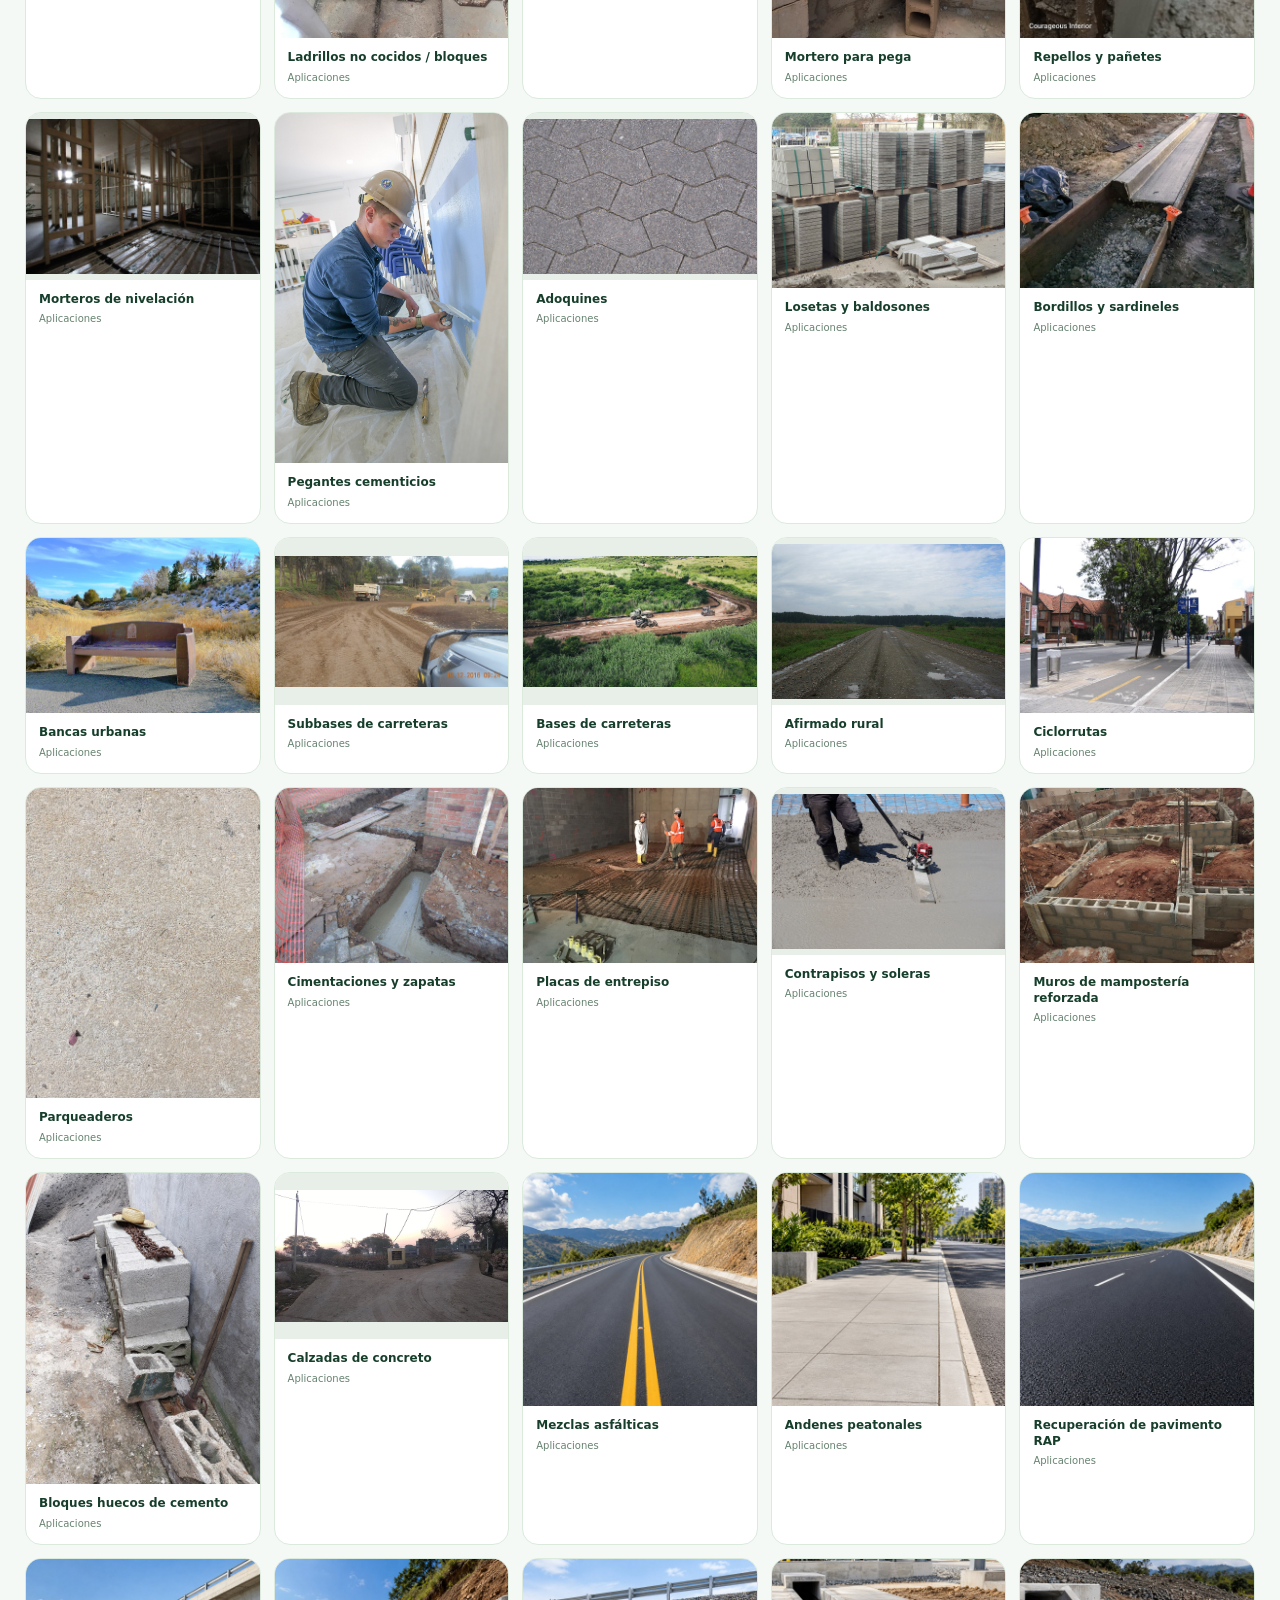
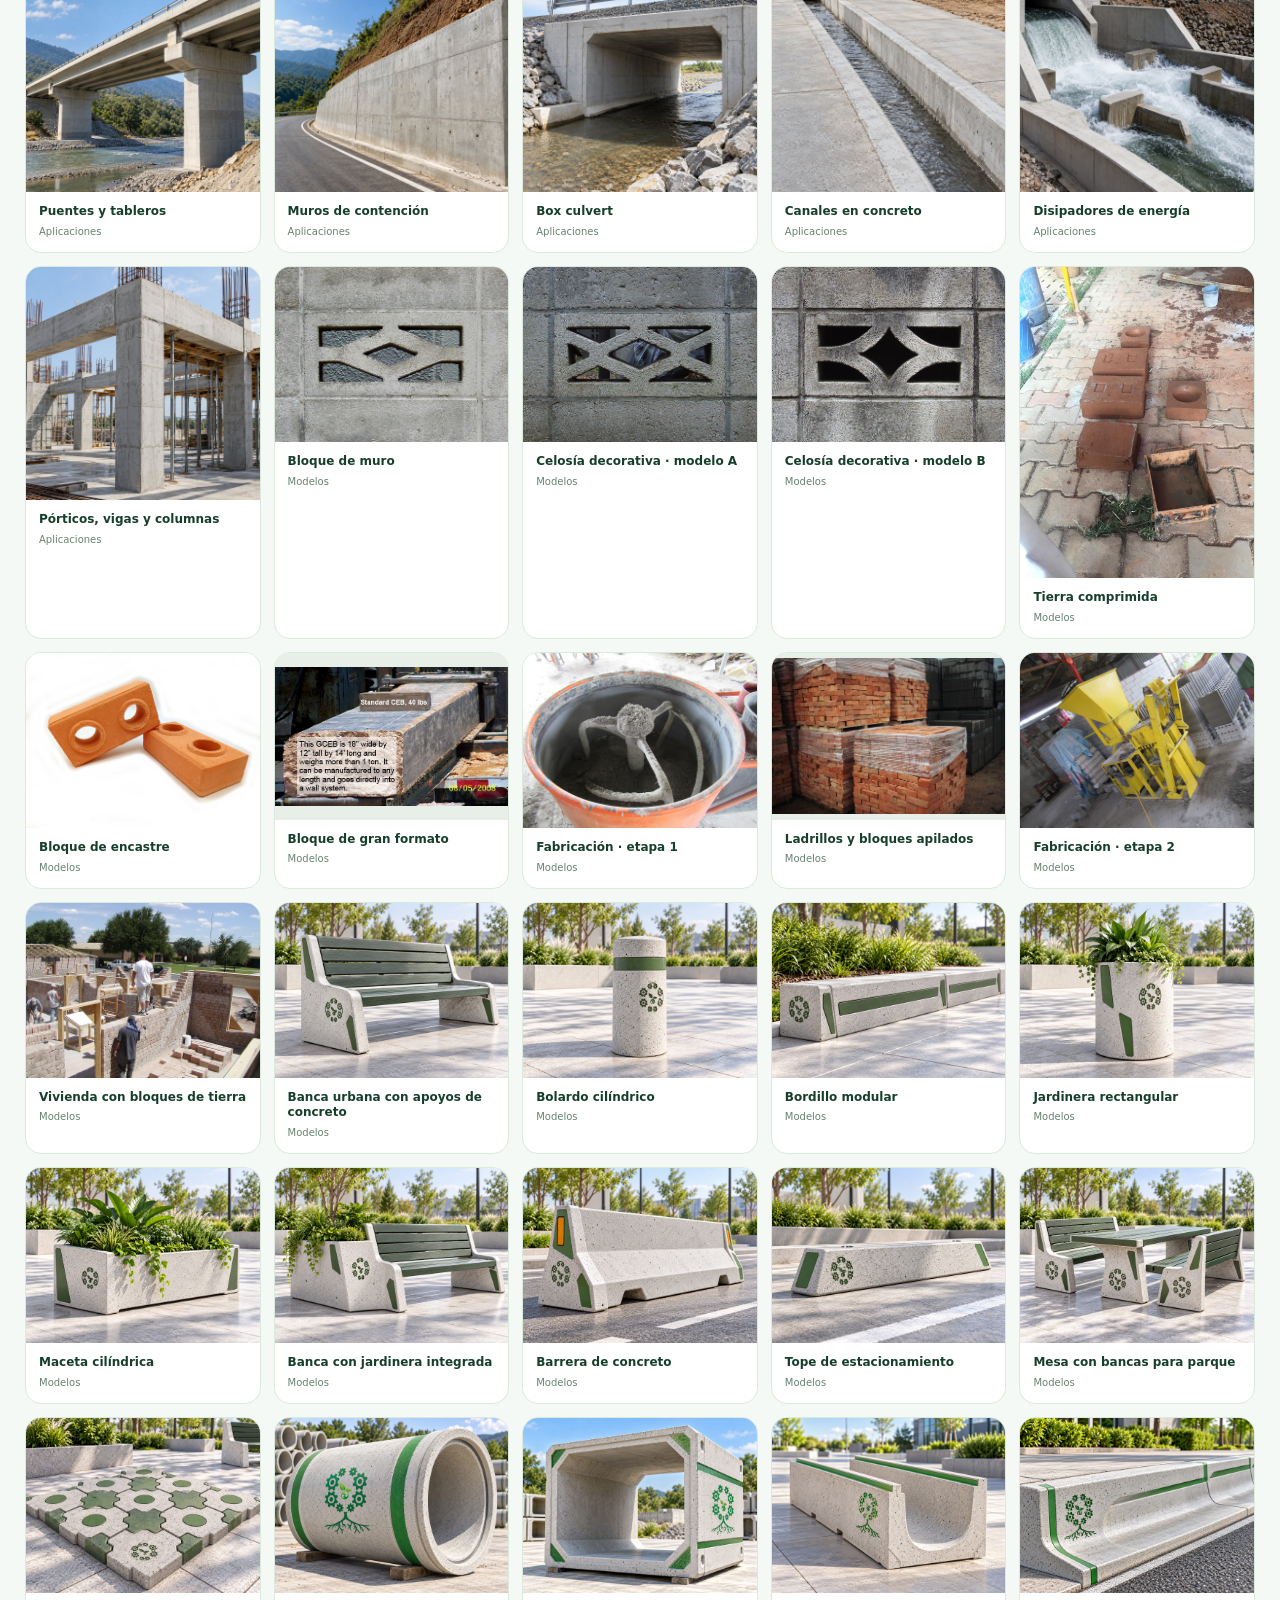
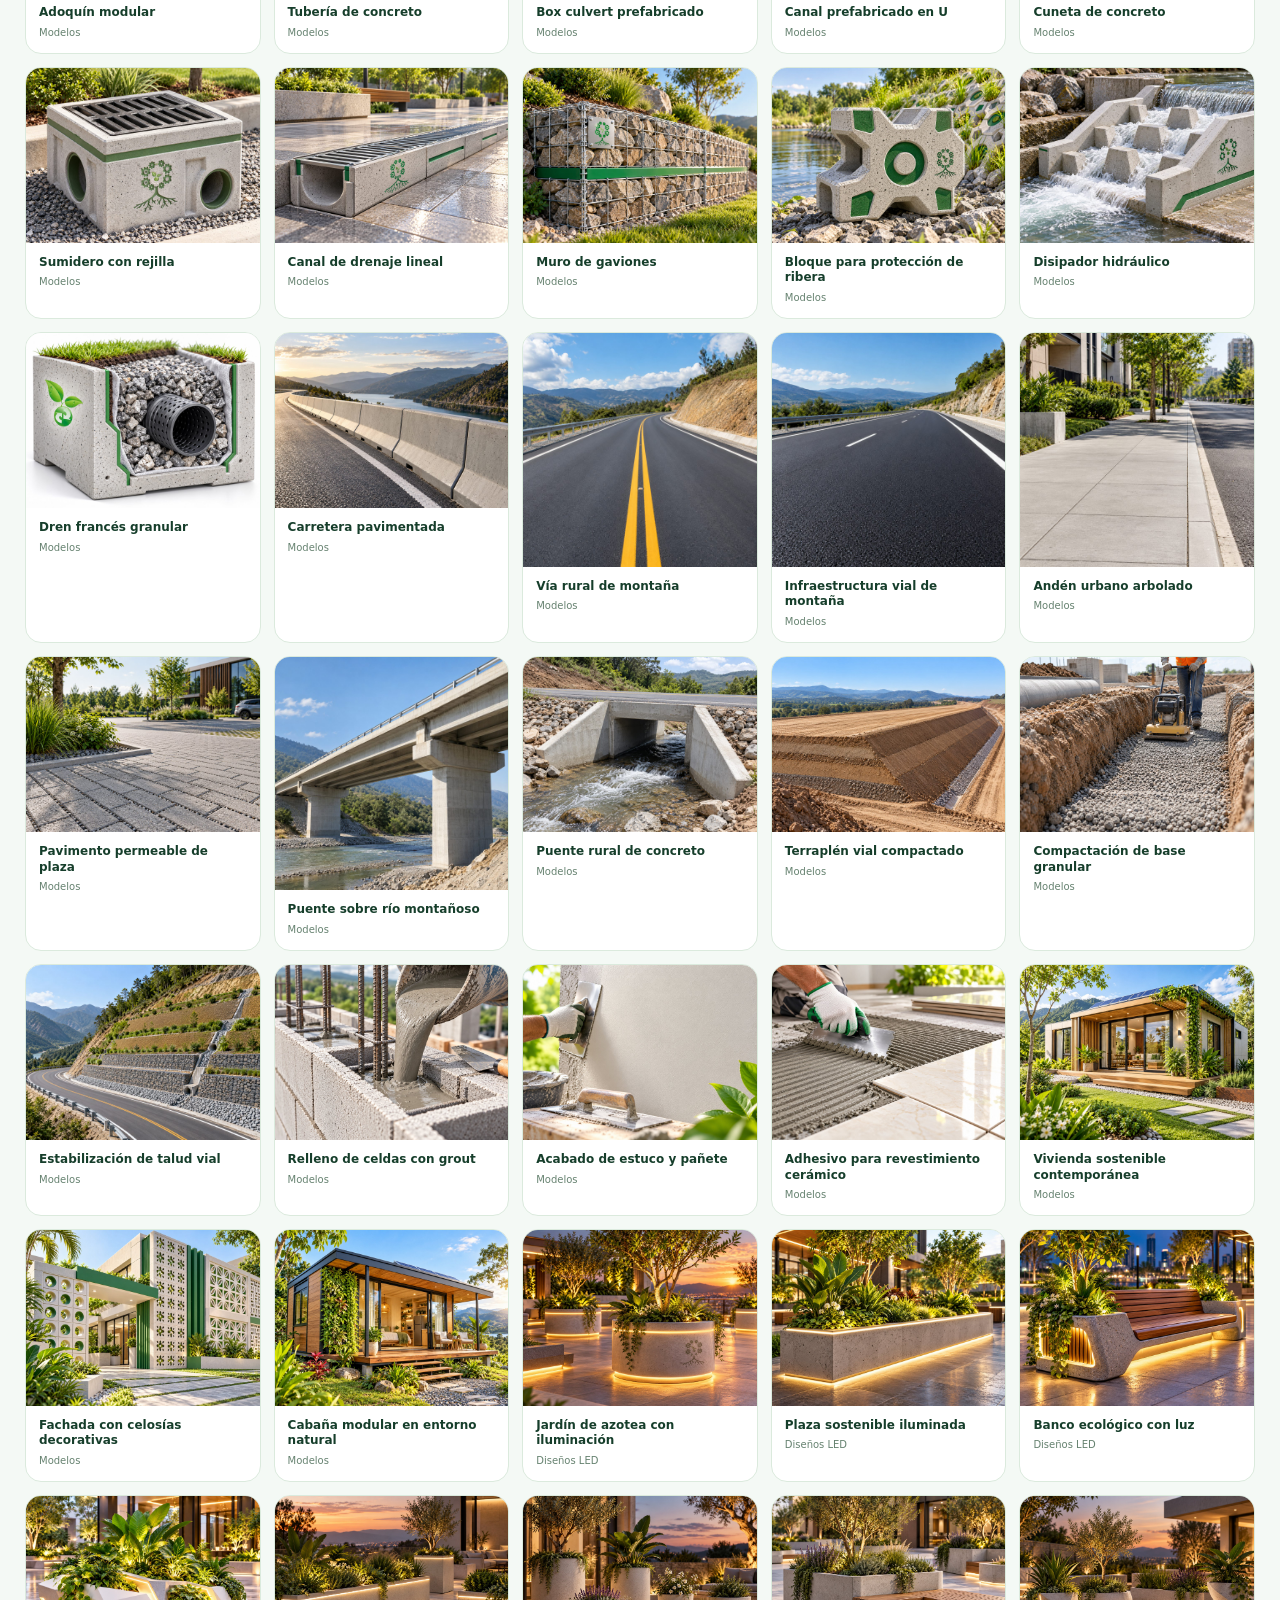
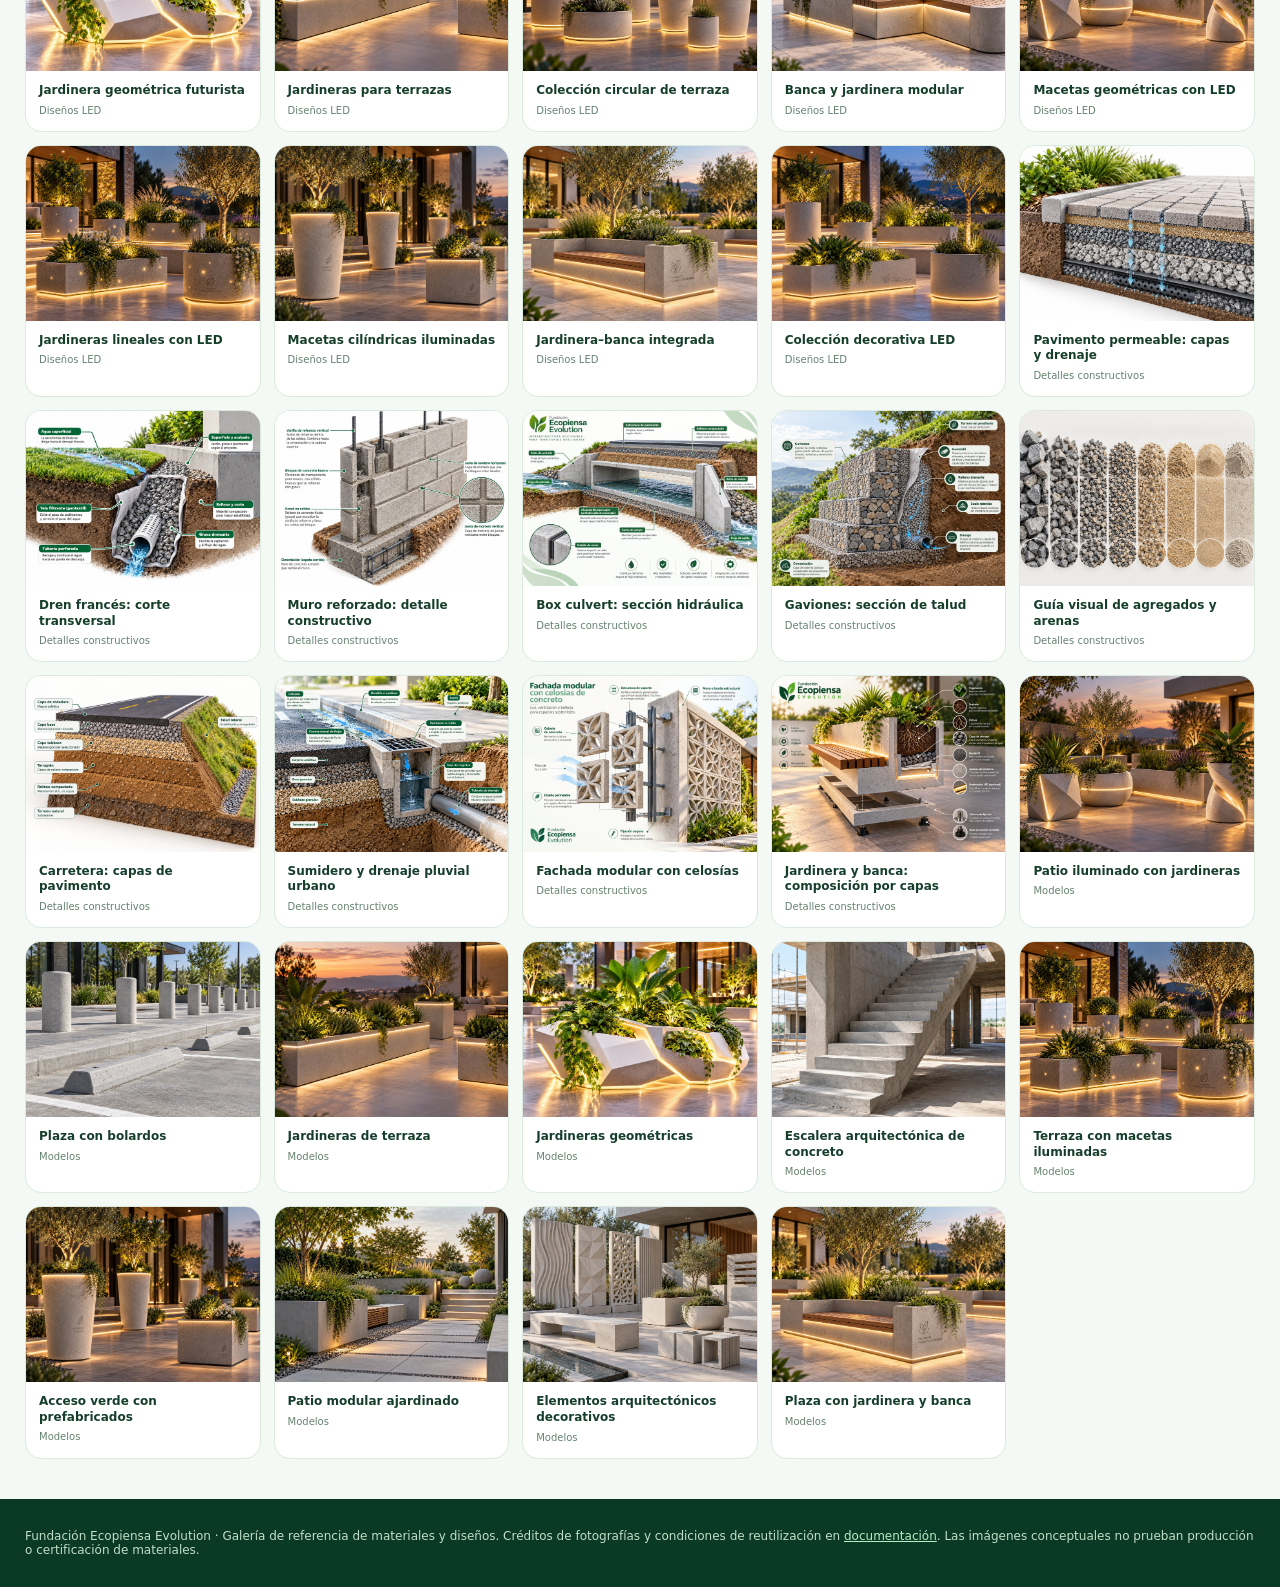
==== commit 7a2a0b37: "feat: galería 149 imágenes con filtro propio de detalles constructivos" ====
--- a/galeria-completa.html
+++ b/galeria-completa.html
@@ -50,18 +50,18 @@
 </style>
 </head>
 <body>
-<header><div class="container head"><a class="identity" href="index.html"><img src="identidad/logo-fundacion-oficial.png" alt="Logo Fundación Ecopiensa Evolution"><span>ECOPIENSA EVOLUTION<small>INVENTARIO VISUAL · VERSIÓN 1.13.0</small></span></a><a href="index.html#organigrama">Volver al organigrama</a></div></header>
+<header><div class="container head"><a class="identity" href="index.html"><img src="identidad/logo-fundacion-oficial.png" alt="Logo Fundación Ecopiensa Evolution"><span>ECOPIENSA EVOLUTION<small>INVENTARIO VISUAL · VERSIÓN 1.14.0</small></span></a><a href="index.html#organigrama">Volver al organigrama</a></div></header>
 <main class="container">
 <section class="hero"><span class="tag">Biblioteca visual institucional</span><h1>Todas las imágenes del atlas</h1><p>Explora el inventario de materiales, aplicaciones constructivas, modelos ampliados y diseños LED. Selecciona una imagen para verla completa y navega con las flechas entre los productos de cada filtro.</p></section>
 <section class="controls"><input class="search" id="query" type="search" placeholder="Buscar arena, grout, bloques, LED, viviendas..." aria-label="Buscar imágenes"><div id="filters" class="filters" aria-label="Filtrar por colección"></div></section>
-<div class="stats"><span><strong id="shown">129</strong> imágenes visibles</span><span><strong>129</strong> imágenes registradas</span><span id="errors" aria-live="polite"></span></div>
+<div class="stats"><span><strong id="shown">149</strong> imágenes visibles</span><span><strong>149</strong> imágenes registradas</span><span id="errors" aria-live="polite"></span></div>
 <section class="grid" id="grid"></section><p id="empty" class="empty" hidden>Sin resultados para esa búsqueda.</p>
 </main>
 <footer><div class="container">Fundación Ecopiensa Evolution · Galería de referencia de materiales y diseños. Créditos de fotografías y condiciones de reutilización en <a href="CREDITOS-IMAGENES.md">documentación</a>. Las imágenes conceptuales no prueban producción o certificación de materiales.</div></footer>
 <div id="viewer" class="viewer" role="dialog" aria-modal="true" aria-label="Visor de imágenes"><div class="viewer-panel"><div class="viewer-actions"><button onclick="closeViewer()" type="button">Cerrar ×</button><button onclick="move(-1)" type="button">← Anterior</button><button onclick="move(1)" type="button">Siguiente →</button></div><img id="large" class="viewer-image" alt=""><div id="viewerTitle" class="viewer-title"></div></div></div>
 <script>
-const inventory=[{"group":"Materiales","name":"Triturado 1”","path":"imagenes/materiales/paquete-01/t1.jpg"},{"group":"Materiales","name":"Triturado ¾”","path":"imagenes/materiales/paquete-01/t2.jpg"},{"group":"Materiales","name":"Triturado ½”","path":"imagenes/materiales/paquete-01/t3.jpg"},{"group":"Materiales","name":"Gravilla ⅜”","path":"imagenes/materiales/paquete-01/t4.jpg"},{"group":"Materiales","name":"Arenón","path":"imagenes/materiales/paquete-01/an.jpg"},{"group":"Materiales","name":"Arena gruesa","path":"imagenes/materiales/paquete-01/ag.jpg"},{"group":"Materiales","name":"Arena fina","path":"imagenes/materiales/paquete-01/af.jpg"},{"group":"Materiales","name":"Finos minerales / polvillo","path":"imagenes/materiales/paquete-01/pl.jpg"},{"group":"Materiales","name":"Todo-uno / mezcla granular","path":"imagenes/materiales/paquete-01/mi.jpg"},{"group":"Materiales","name":"Subbase granular","path":"imagenes/materiales/paquete-01/bs.jpg"},{"group":"Materiales","name":"Base granular","path":"imagenes/materiales/paquete-02/bg.jpg"},{"group":"Materiales","name":"Agregado drenante / filtro","path":"imagenes/materiales/paquete-02/dr.jpg"},{"group":"Materiales","name":"Grout / mortero de relleno","path":"imagenes/materiales/paquete-02/gr.jpg"},{"group":"Materiales","name":"Concreto dosificado","path":"imagenes/materiales/paquete-02/co.jpg"},{"group":"Materiales","name":"Mortero de pega o pañete","path":"imagenes/materiales/paquete-02/mo.jpg"},{"group":"Materiales","name":"Agregado reciclado de concreto","path":"imagenes/materiales/paquete-02/rc.jpg"},{"group":"Materiales","name":"Fino reciclado de RCD","path":"imagenes/materiales/paquete-02/rf.jpg"},{"group":"Materiales","name":"Subbase con RCD","path":"imagenes/materiales/paquete-02/rs.jpg"},{"group":"Materiales","name":"Asfalto recuperado (RAP)","path":"imagenes/materiales/paquete-02/ra.jpg"},{"group":"Materiales","name":"Agregado cerámico recuperado","path":"imagenes/materiales/paquete-02/rm.jpg"},{"group":"Aplicaciones","name":"Estabilización de taludes","path":"imagenes/aplicaciones/paquete-07/estabilizacion-taludes.jpg"},{"group":"Aplicaciones","name":"Jarillones y protección de riberas","path":"imagenes/aplicaciones/paquete-07/jarillones-riberas.jpg"},{"group":"Aplicaciones","name":"Terraplenes y plataformas","path":"imagenes/aplicaciones/paquete-07/terraplenes-plataformas.jpg"},{"group":"Aplicaciones","name":"Concreto de limpieza","path":"imagenes/aplicaciones/paquete-07/concreto-limpieza.jpg"},{"group":"Aplicaciones","name":"Concreto pobre / base tratada","path":"imagenes/aplicaciones/paquete-07/concreto-pobre.jpg"},{"group":"Aplicaciones","name":"Pavimentos permeables","path":"imagenes/aplicaciones/paquete-07/pavimentos-permeables.jpg"},{"group":"Aplicaciones","name":"Relleno fluido controlado","path":"imagenes/aplicaciones/paquete-07/relleno-fluido.jpg"},{"group":"Aplicaciones","name":"Prefabricados arquitectónicos","path":"imagenes/aplicaciones/paquete-07/prefabricados-arquitectonicos.jpg"},{"group":"Aplicaciones","name":"Elementos de paisajismo","path":"imagenes/aplicaciones/paquete-07/paisajismo.jpg"},{"group":"Aplicaciones","name":"Barrera de protección y separadores","path":"imagenes/aplicaciones/paquete-07/barreras-separadores.jpg"},{"group":"Aplicaciones","name":"Capas de drenaje bajo pisos","path":"imagenes/aplicaciones/paquete-08/drenaje-bajo-pisos.jpg"},{"group":"Aplicaciones","name":"Macetas y jardineras","path":"imagenes/aplicaciones/paquete-06/macetas-jardineras.jpg"},{"group":"Aplicaciones","name":"Bolardos y topes","path":"imagenes/aplicaciones/paquete-06/bolardos-topes.jpg"},{"group":"Aplicaciones","name":"Escaleras prefabricadas","path":"imagenes/aplicaciones/paquete-06/escaleras-prefabricadas.jpg"},{"group":"Aplicaciones","name":"Tubos de concreto","path":"imagenes/aplicaciones/paquete-06/tubos-concreto.jpg"},{"group":"Aplicaciones","name":"Cunetas y sumideros","path":"imagenes/aplicaciones/paquete-06/cunetas-sumideros.jpg"},{"group":"Aplicaciones","name":"Obras de arte de drenaje","path":"imagenes/aplicaciones/paquete-06/obras-arte-drenaje.jpg"},{"group":"Aplicaciones","name":"Gaviones","path":"imagenes/aplicaciones/paquete-06/gaviones.jpg"},{"group":"Aplicaciones","name":"Enrocados / escolleras","path":"imagenes/aplicaciones/paquete-06/enrocados-escolleras.jpg"},{"group":"Aplicaciones","name":"Filtros franceses","path":"imagenes/aplicaciones/paquete-06/filtros-franceses.jpg"},{"group":"Aplicaciones","name":"Rellenos y zanjas","path":"imagenes/aplicaciones/paquete-06/rellenos-zanjas.jpg"},{"group":"Aplicaciones","name":"Ladrillos no cocidos / bloques","path":"imagenes/aplicaciones/paquete-05/ladrillos-no-cocidos.jpg"},{"group":"Aplicaciones","name":"Bloques encajables ecológicos","path":"imagenes/aplicaciones/paquete-05/bloques-encajables-ecologicos.jpg"},{"group":"Aplicaciones","name":"Mortero para pega","path":"imagenes/aplicaciones/paquete-05/mortero-pega.jpg"},{"group":"Aplicaciones","name":"Repellos y pañetes","path":"imagenes/aplicaciones/paquete-05/repellos-panetes.jpg"},{"group":"Aplicaciones","name":"Morteros de nivelación","path":"imagenes/aplicaciones/paquete-05/morteros-nivelacion.jpg"},{"group":"Aplicaciones","name":"Pegantes cementicios","path":"imagenes/aplicaciones/paquete-05/pegantes-cementicios.jpg"},{"group":"Aplicaciones","name":"Adoquines","path":"imagenes/aplicaciones/paquete-05/adoquines.jpg"},{"group":"Aplicaciones","name":"Losetas y baldosones","path":"imagenes/aplicaciones/paquete-05/losetas-baldosones.jpg"},{"group":"Aplicaciones","name":"Bordillos y sardineles","path":"imagenes/aplicaciones/paquete-05/bordillos-sardineles.jpg"},{"group":"Aplicaciones","name":"Bancas urbanas","path":"imagenes/aplicaciones/paquete-05/bancas-urbanas.jpg"},{"group":"Aplicaciones","name":"Subbases de carreteras","path":"imagenes/aplicaciones/paquete-04/subbases-carreteras.jpg"},{"group":"Aplicaciones","name":"Bases de carreteras","path":"imagenes/aplicaciones/paquete-04/bases-carreteras.jpg"},{"group":"Aplicaciones","name":"Afirmado rural","path":"imagenes/aplicaciones/paquete-04/afirmado-rural.jpg"},{"group":"Aplicaciones","name":"Ciclorrutas","path":"imagenes/aplicaciones/paquete-04/ciclorrutas.jpg"},{"group":"Aplicaciones","name":"Parqueaderos","path":"imagenes/aplicaciones/paquete-04/parqueaderos.jpg"},{"group":"Aplicaciones","name":"Cimentaciones y zapatas","path":"imagenes/aplicaciones/paquete-04/cimentaciones-zapatas.jpg"},{"group":"Aplicaciones","name":"Placas de entrepiso","path":"imagenes/aplicaciones/paquete-04/placas-entrepiso.jpg"},{"group":"Aplicaciones","name":"Contrapisos y soleras","path":"imagenes/aplicaciones/paquete-04/contrapisos-soleras.jpg"},{"group":"Aplicaciones","name":"Muros de mampostería reforzada","path":"imagenes/aplicaciones/paquete-04/mamposteria-reforzada.jpg"},{"group":"Aplicaciones","name":"Bloques huecos de cemento","path":"imagenes/aplicaciones/paquete-04/bloques-huecos-cemento.jpg"},{"group":"Aplicaciones","name":"Calzadas de concreto","path":"imagenes/aplicaciones/paquete-03/calzadas-concreto.jpg"},{"group":"Aplicaciones","name":"Mezclas asfálticas","path":"imagenes/aplicaciones/paquete-03/mezclas-asfalticas.jpg"},{"group":"Aplicaciones","name":"Andenes peatonales","path":"imagenes/aplicaciones/paquete-03/andenes-peatonales.jpg"},{"group":"Aplicaciones","name":"Recuperación de pavimento RAP","path":"imagenes/aplicaciones/paquete-03/recuperacion-pavimento-rap.jpg"},{"group":"Aplicaciones","name":"Puentes y tableros","path":"imagenes/aplicaciones/paquete-03/puentes-y-tableros.jpg"},{"group":"Aplicaciones","name":"Muros de contención","path":"imagenes/aplicaciones/paquete-03/muros-contencion.jpg"},{"group":"Aplicaciones","name":"Box culvert","path":"imagenes/aplicaciones/paquete-03/box-culvert.jpg"},{"group":"Aplicaciones","name":"Canales en concreto","path":"imagenes/aplicaciones/paquete-03/canales-concreto.jpg"},{"group":"Aplicaciones","name":"Disipadores de energía","path":"imagenes/aplicaciones/paquete-03/disipadores-energia.jpg"},{"group":"Aplicaciones","name":"Pórticos, vigas y columnas","path":"imagenes/aplicaciones/paquete-03/porticos-vigas-columnas.jpg"},{"group":"Modelos","name":"Bloque de muro","path":"imagenes/modelos/paquete-09-bloques/bloque-muro.jpg"},{"group":"Modelos","name":"Celosía decorativa · modelo A","path":"imagenes/modelos/paquete-09-bloques/celosia-01.jpg"},{"group":"Modelos","name":"Celosía decorativa · modelo B","path":"imagenes/modelos/paquete-09-bloques/celosia-02.jpg"},{"group":"Modelos","name":"Tierra comprimida","path":"imagenes/modelos/paquete-09-bloques/tierra-comprimida.jpg"},{"group":"Modelos","name":"Bloque de encastre","path":"imagenes/modelos/paquete-09-bloques/encajable.jpg"},{"group":"Modelos","name":"Bloque de gran formato","path":"imagenes/modelos/paquete-09-bloques/bloque-grande.jpg"},{"group":"Modelos","name":"Fabricación · etapa 1","path":"imagenes/modelos/paquete-09-bloques/fabricacion-bloques.jpg"},{"group":"Modelos","name":"Ladrillos y bloques apilados","path":"imagenes/modelos/paquete-09-bloques/ladrillos-bloques.jpg"},{"group":"Modelos","name":"Fabricación · etapa 2","path":"imagenes/modelos/paquete-09-bloques/fabricacion-02.jpg"},{"group":"Modelos","name":"Vivienda con bloques de tierra","path":"imagenes/modelos/paquete-09-bloques/vivienda-ceb.jpg"},{"group":"Modelos","name":"Banca urbana con apoyos de concreto","path":"imagenes/modelos/paquete-10-mobiliario/banca-urbana.jpg"},{"group":"Modelos","name":"Bolardo cilíndrico","path":"imagenes/modelos/paquete-10-mobiliario/bolardo.jpg"},{"group":"Modelos","name":"Bordillo modular","path":"imagenes/modelos/paquete-10-mobiliario/bordillo.jpg"},{"group":"Modelos","name":"Jardinera rectangular","path":"imagenes/modelos/paquete-10-mobiliario/jardinera-lineal.jpg"},{"group":"Modelos","name":"Maceta cilíndrica","path":"imagenes/modelos/paquete-10-mobiliario/jardinera-cilindrica.jpg"},{"group":"Modelos","name":"Banca con jardinera integrada","path":"imagenes/modelos/paquete-10-mobiliario/banca-jardinera.jpg"},{"group":"Modelos","name":"Barrera de concreto","path":"imagenes/modelos/paquete-10-mobiliario/barrera-vial.jpg"},{"group":"Modelos","name":"Tope de estacionamiento","path":"imagenes/modelos/paquete-10-mobiliario/estacionamiento-tope.jpg"},{"group":"Modelos","name":"Mesa con bancas para parque","path":"imagenes/modelos/paquete-10-mobiliario/mesa-picnic.jpg"},{"group":"Modelos","name":"Adoquín modular","path":"imagenes/modelos/paquete-10-mobiliario/adoquin-modular.jpg"},{"group":"Modelos","name":"Tubería de concreto","path":"imagenes/modelos/paquete-11-drenajes/tubo-concreto.jpg"},{"group":"Modelos","name":"Box culvert prefabricado","path":"imagenes/modelos/paquete-11-drenajes/box-culvert.jpg"},{"group":"Modelos","name":"Canal prefabricado en U","path":"imagenes/modelos/paquete-11-drenajes/canal-prefabricado.jpg"},{"group":"Modelos","name":"Cuneta de concreto","path":"imagenes/modelos/paquete-11-drenajes/cuneta-concreto.jpg"},{"group":"Modelos","name":"Sumidero con rejilla","path":"imagenes/modelos/paquete-11-drenajes/sumidero-modular.jpg"},{"group":"Modelos","name":"Canal de drenaje lineal","path":"imagenes/modelos/paquete-11-drenajes/canal-lineal.jpg"},{"group":"Modelos","name":"Muro de gaviones","path":"imagenes/modelos/paquete-11-drenajes/gabion-modular.jpg"},{"group":"Modelos","name":"Bloque para protección de ribera","path":"imagenes/modelos/paquete-11-drenajes/proteccion-ribera.jpg"},{"group":"Modelos","name":"Disipador hidráulico","path":"imagenes/modelos/paquete-11-drenajes/disipador-energia.jpg"},{"group":"Modelos","name":"Dren francés granular","path":"imagenes/modelos/paquete-11-drenajes/dren-frances.jpg"},{"group":"Modelos","name":"Carretera pavimentada","path":"imagenes/modelos/paquete-12-vias/carretera-pavimento.jpg"},{"group":"Modelos","name":"Vía rural de montaña","path":"imagenes/modelos/paquete-12-vias/via-rural.jpg"},{"group":"Modelos","name":"Infraestructura vial de montaña","path":"imagenes/modelos/paquete-12-vias/via-montana.jpg"},{"group":"Modelos","name":"Andén urbano arbolado","path":"imagenes/modelos/paquete-12-vias/anden-peatonal.jpg"},{"group":"Modelos","name":"Pavimento permeable de plaza","path":"imagenes/modelos/paquete-12-vias/pavimento-permeable.jpg"},{"group":"Modelos","name":"Puente sobre río montañoso","path":"imagenes/modelos/paquete-12-vias/puente-principal.jpg"},{"group":"Modelos","name":"Puente rural de concreto","path":"imagenes/modelos/paquete-12-vias/puente-rural.jpg"},{"group":"Modelos","name":"Terraplén vial compactado","path":"imagenes/modelos/paquete-12-vias/base-terraplen.jpg"},{"group":"Modelos","name":"Compactación de base granular","path":"imagenes/modelos/paquete-12-vias/base-compactacion.jpg"},{"group":"Modelos","name":"Estabilización de talud vial","path":"imagenes/modelos/paquete-12-vias/estabilizacion-talud.jpg"},{"group":"Modelos","name":"Relleno de celdas con grout","path":"imagenes/modelos/paquete-13-morteros/grout-mamposteria.jpg"},{"group":"Modelos","name":"Acabado de estuco y pañete","path":"imagenes/modelos/paquete-13-morteros/estuco-pared.jpg"},{"group":"Modelos","name":"Adhesivo para revestimiento cerámico","path":"imagenes/modelos/paquete-13-morteros/adhesivo-baldosas.jpg"},{"group":"Modelos","name":"Vivienda sostenible contemporánea","path":"imagenes/modelos/paquete-14-viviendas/casa-sostenible.jpg"},{"group":"Modelos","name":"Fachada con celosías decorativas","path":"imagenes/modelos/paquete-14-viviendas/fachada-celosias.jpg"},{"group":"Modelos","name":"Cabaña modular en entorno natural","path":"imagenes/modelos/paquete-14-viviendas/cabana-modular.jpg"},{"group":"Diseños LED","name":"Jardín de azotea con iluminación","path":"imagenes/disenos/macetas-led/led-jardin-azotea.jpg"},{"group":"Diseños LED","name":"Plaza sostenible iluminada","path":"imagenes/disenos/macetas-led/led-plaza-sostenible.jpg"},{"group":"Diseños LED","name":"Banco ecológico con luz","path":"imagenes/disenos/macetas-led/led-banco-iluminado.jpg"},{"group":"Diseños LED","name":"Jardinera geométrica futurista","path":"imagenes/disenos/macetas-led/led-jardinera-geometrica.jpg"},{"group":"Diseños LED","name":"Jardineras para terrazas","path":"imagenes/disenos/macetas-led/led-terraza-lineal.jpg"},{"group":"Diseños LED","name":"Colección circular de terraza","path":"imagenes/disenos/macetas-led/led-cilindros-terraza.jpg"},{"group":"Diseños LED","name":"Banca y jardinera modular","path":"imagenes/disenos/macetas-led/led-banca-jardin.jpg"},{"group":"Diseños LED","name":"Macetas geométricas con LED","path":"imagenes/disenos/macetas-led/led-macetas-geometricas.jpg"},{"group":"Diseños LED","name":"Jardineras lineales con LED","path":"imagenes/disenos/macetas-led/led-jardineras-lineales.jpg"},{"group":"Diseños LED","name":"Macetas cilíndricas iluminadas","path":"imagenes/disenos/macetas-led/led-macetas-cilindricas.jpg"},{"group":"Diseños LED","name":"Jardinera–banca integrada","path":"imagenes/disenos/macetas-led/led-maceta-banca.jpg"},{"group":"Diseños LED","name":"Colección decorativa LED","path":"imagenes/disenos/macetas-led/led-macetas-decorativas.jpg"}];
-const groups=['Todas','Materiales','Aplicaciones','Modelos','Diseños LED'];
+const inventory=[{"group":"Materiales","name":"Triturado 1”","path":"imagenes/materiales/paquete-01/t1.jpg"},{"group":"Materiales","name":"Triturado ¾”","path":"imagenes/materiales/paquete-01/t2.jpg"},{"group":"Materiales","name":"Triturado ½”","path":"imagenes/materiales/paquete-01/t3.jpg"},{"group":"Materiales","name":"Gravilla ⅜”","path":"imagenes/materiales/paquete-01/t4.jpg"},{"group":"Materiales","name":"Arenón","path":"imagenes/materiales/paquete-01/an.jpg"},{"group":"Materiales","name":"Arena gruesa","path":"imagenes/materiales/paquete-01/ag.jpg"},{"group":"Materiales","name":"Arena fina","path":"imagenes/materiales/paquete-01/af.jpg"},{"group":"Materiales","name":"Finos minerales / polvillo","path":"imagenes/materiales/paquete-01/pl.jpg"},{"group":"Materiales","name":"Todo-uno / mezcla granular","path":"imagenes/materiales/paquete-01/mi.jpg"},{"group":"Materiales","name":"Subbase granular","path":"imagenes/materiales/paquete-01/bs.jpg"},{"group":"Materiales","name":"Base granular","path":"imagenes/materiales/paquete-02/bg.jpg"},{"group":"Materiales","name":"Agregado drenante / filtro","path":"imagenes/materiales/paquete-02/dr.jpg"},{"group":"Materiales","name":"Grout / mortero de relleno","path":"imagenes/materiales/paquete-02/gr.jpg"},{"group":"Materiales","name":"Concreto dosificado","path":"imagenes/materiales/paquete-02/co.jpg"},{"group":"Materiales","name":"Mortero de pega o pañete","path":"imagenes/materiales/paquete-02/mo.jpg"},{"group":"Materiales","name":"Agregado reciclado de concreto","path":"imagenes/materiales/paquete-02/rc.jpg"},{"group":"Materiales","name":"Fino reciclado de RCD","path":"imagenes/materiales/paquete-02/rf.jpg"},{"group":"Materiales","name":"Subbase con RCD","path":"imagenes/materiales/paquete-02/rs.jpg"},{"group":"Materiales","name":"Asfalto recuperado (RAP)","path":"imagenes/materiales/paquete-02/ra.jpg"},{"group":"Materiales","name":"Agregado cerámico recuperado","path":"imagenes/materiales/paquete-02/rm.jpg"},{"group":"Aplicaciones","name":"Estabilización de taludes","path":"imagenes/aplicaciones/paquete-07/estabilizacion-taludes.jpg"},{"group":"Aplicaciones","name":"Jarillones y protección de riberas","path":"imagenes/aplicaciones/paquete-07/jarillones-riberas.jpg"},{"group":"Aplicaciones","name":"Terraplenes y plataformas","path":"imagenes/aplicaciones/paquete-07/terraplenes-plataformas.jpg"},{"group":"Aplicaciones","name":"Concreto de limpieza","path":"imagenes/aplicaciones/paquete-07/concreto-limpieza.jpg"},{"group":"Aplicaciones","name":"Concreto pobre / base tratada","path":"imagenes/aplicaciones/paquete-07/concreto-pobre.jpg"},{"group":"Aplicaciones","name":"Pavimentos permeables","path":"imagenes/aplicaciones/paquete-07/pavimentos-permeables.jpg"},{"group":"Aplicaciones","name":"Relleno fluido controlado","path":"imagenes/aplicaciones/paquete-07/relleno-fluido.jpg"},{"group":"Aplicaciones","name":"Prefabricados arquitectónicos","path":"imagenes/aplicaciones/paquete-07/prefabricados-arquitectonicos.jpg"},{"group":"Aplicaciones","name":"Elementos de paisajismo","path":"imagenes/aplicaciones/paquete-07/paisajismo.jpg"},{"group":"Aplicaciones","name":"Barrera de protección y separadores","path":"imagenes/aplicaciones/paquete-07/barreras-separadores.jpg"},{"group":"Aplicaciones","name":"Capas de drenaje bajo pisos","path":"imagenes/aplicaciones/paquete-08/drenaje-bajo-pisos.jpg"},{"group":"Aplicaciones","name":"Macetas y jardineras","path":"imagenes/aplicaciones/paquete-06/macetas-jardineras.jpg"},{"group":"Aplicaciones","name":"Bolardos y topes","path":"imagenes/aplicaciones/paquete-06/bolardos-topes.jpg"},{"group":"Aplicaciones","name":"Escaleras prefabricadas","path":"imagenes/aplicaciones/paquete-06/escaleras-prefabricadas.jpg"},{"group":"Aplicaciones","name":"Tubos de concreto","path":"imagenes/aplicaciones/paquete-06/tubos-concreto.jpg"},{"group":"Aplicaciones","name":"Cunetas y sumideros","path":"imagenes/aplicaciones/paquete-06/cunetas-sumideros.jpg"},{"group":"Aplicaciones","name":"Obras de arte de drenaje","path":"imagenes/aplicaciones/paquete-06/obras-arte-drenaje.jpg"},{"group":"Aplicaciones","name":"Gaviones","path":"imagenes/aplicaciones/paquete-06/gaviones.jpg"},{"group":"Aplicaciones","name":"Enrocados / escolleras","path":"imagenes/aplicaciones/paquete-06/enrocados-escolleras.jpg"},{"group":"Aplicaciones","name":"Filtros franceses","path":"imagenes/aplicaciones/paquete-06/filtros-franceses.jpg"},{"group":"Aplicaciones","name":"Rellenos y zanjas","path":"imagenes/aplicaciones/paquete-06/rellenos-zanjas.jpg"},{"group":"Aplicaciones","name":"Ladrillos no cocidos / bloques","path":"imagenes/aplicaciones/paquete-05/ladrillos-no-cocidos.jpg"},{"group":"Aplicaciones","name":"Bloques encajables ecológicos","path":"imagenes/aplicaciones/paquete-05/bloques-encajables-ecologicos.jpg"},{"group":"Aplicaciones","name":"Mortero para pega","path":"imagenes/aplicaciones/paquete-05/mortero-pega.jpg"},{"group":"Aplicaciones","name":"Repellos y pañetes","path":"imagenes/aplicaciones/paquete-05/repellos-panetes.jpg"},{"group":"Aplicaciones","name":"Morteros de nivelación","path":"imagenes/aplicaciones/paquete-05/morteros-nivelacion.jpg"},{"group":"Aplicaciones","name":"Pegantes cementicios","path":"imagenes/aplicaciones/paquete-05/pegantes-cementicios.jpg"},{"group":"Aplicaciones","name":"Adoquines","path":"imagenes/aplicaciones/paquete-05/adoquines.jpg"},{"group":"Aplicaciones","name":"Losetas y baldosones","path":"imagenes/aplicaciones/paquete-05/losetas-baldosones.jpg"},{"group":"Aplicaciones","name":"Bordillos y sardineles","path":"imagenes/aplicaciones/paquete-05/bordillos-sardineles.jpg"},{"group":"Aplicaciones","name":"Bancas urbanas","path":"imagenes/aplicaciones/paquete-05/bancas-urbanas.jpg"},{"group":"Aplicaciones","name":"Subbases de carreteras","path":"imagenes/aplicaciones/paquete-04/subbases-carreteras.jpg"},{"group":"Aplicaciones","name":"Bases de carreteras","path":"imagenes/aplicaciones/paquete-04/bases-carreteras.jpg"},{"group":"Aplicaciones","name":"Afirmado rural","path":"imagenes/aplicaciones/paquete-04/afirmado-rural.jpg"},{"group":"Aplicaciones","name":"Ciclorrutas","path":"imagenes/aplicaciones/paquete-04/ciclorrutas.jpg"},{"group":"Aplicaciones","name":"Parqueaderos","path":"imagenes/aplicaciones/paquete-04/parqueaderos.jpg"},{"group":"Aplicaciones","name":"Cimentaciones y zapatas","path":"imagenes/aplicaciones/paquete-04/cimentaciones-zapatas.jpg"},{"group":"Aplicaciones","name":"Placas de entrepiso","path":"imagenes/aplicaciones/paquete-04/placas-entrepiso.jpg"},{"group":"Aplicaciones","name":"Contrapisos y soleras","path":"imagenes/aplicaciones/paquete-04/contrapisos-soleras.jpg"},{"group":"Aplicaciones","name":"Muros de mampostería reforzada","path":"imagenes/aplicaciones/paquete-04/mamposteria-reforzada.jpg"},{"group":"Aplicaciones","name":"Bloques huecos de cemento","path":"imagenes/aplicaciones/paquete-04/bloques-huecos-cemento.jpg"},{"group":"Aplicaciones","name":"Calzadas de concreto","path":"imagenes/aplicaciones/paquete-03/calzadas-concreto.jpg"},{"group":"Aplicaciones","name":"Mezclas asfálticas","path":"imagenes/aplicaciones/paquete-03/mezclas-asfalticas.jpg"},{"group":"Aplicaciones","name":"Andenes peatonales","path":"imagenes/aplicaciones/paquete-03/andenes-peatonales.jpg"},{"group":"Aplicaciones","name":"Recuperación de pavimento RAP","path":"imagenes/aplicaciones/paquete-03/recuperacion-pavimento-rap.jpg"},{"group":"Aplicaciones","name":"Puentes y tableros","path":"imagenes/aplicaciones/paquete-03/puentes-y-tableros.jpg"},{"group":"Aplicaciones","name":"Muros de contención","path":"imagenes/aplicaciones/paquete-03/muros-contencion.jpg"},{"group":"Aplicaciones","name":"Box culvert","path":"imagenes/aplicaciones/paquete-03/box-culvert.jpg"},{"group":"Aplicaciones","name":"Canales en concreto","path":"imagenes/aplicaciones/paquete-03/canales-concreto.jpg"},{"group":"Aplicaciones","name":"Disipadores de energía","path":"imagenes/aplicaciones/paquete-03/disipadores-energia.jpg"},{"group":"Aplicaciones","name":"Pórticos, vigas y columnas","path":"imagenes/aplicaciones/paquete-03/porticos-vigas-columnas.jpg"},{"group":"Modelos","name":"Bloque de muro","path":"imagenes/modelos/paquete-09-bloques/bloque-muro.jpg"},{"group":"Modelos","name":"Celosía decorativa · modelo A","path":"imagenes/modelos/paquete-09-bloques/celosia-01.jpg"},{"group":"Modelos","name":"Celosía decorativa · modelo B","path":"imagenes/modelos/paquete-09-bloques/celosia-02.jpg"},{"group":"Modelos","name":"Tierra comprimida","path":"imagenes/modelos/paquete-09-bloques/tierra-comprimida.jpg"},{"group":"Modelos","name":"Bloque de encastre","path":"imagenes/modelos/paquete-09-bloques/encajable.jpg"},{"group":"Modelos","name":"Bloque de gran formato","path":"imagenes/modelos/paquete-09-bloques/bloque-grande.jpg"},{"group":"Modelos","name":"Fabricación · etapa 1","path":"imagenes/modelos/paquete-09-bloques/fabricacion-bloques.jpg"},{"group":"Modelos","name":"Ladrillos y bloques apilados","path":"imagenes/modelos/paquete-09-bloques/ladrillos-bloques.jpg"},{"group":"Modelos","name":"Fabricación · etapa 2","path":"imagenes/modelos/paquete-09-bloques/fabricacion-02.jpg"},{"group":"Modelos","name":"Vivienda con bloques de tierra","path":"imagenes/modelos/paquete-09-bloques/vivienda-ceb.jpg"},{"group":"Modelos","name":"Banca urbana con apoyos de concreto","path":"imagenes/modelos/paquete-10-mobiliario/banca-urbana.jpg"},{"group":"Modelos","name":"Bolardo cilíndrico","path":"imagenes/modelos/paquete-10-mobiliario/bolardo.jpg"},{"group":"Modelos","name":"Bordillo modular","path":"imagenes/modelos/paquete-10-mobiliario/bordillo.jpg"},{"group":"Modelos","name":"Jardinera rectangular","path":"imagenes/modelos/paquete-10-mobiliario/jardinera-lineal.jpg"},{"group":"Modelos","name":"Maceta cilíndrica","path":"imagenes/modelos/paquete-10-mobiliario/jardinera-cilindrica.jpg"},{"group":"Modelos","name":"Banca con jardinera integrada","path":"imagenes/modelos/paquete-10-mobiliario/banca-jardinera.jpg"},{"group":"Modelos","name":"Barrera de concreto","path":"imagenes/modelos/paquete-10-mobiliario/barrera-vial.jpg"},{"group":"Modelos","name":"Tope de estacionamiento","path":"imagenes/modelos/paquete-10-mobiliario/estacionamiento-tope.jpg"},{"group":"Modelos","name":"Mesa con bancas para parque","path":"imagenes/modelos/paquete-10-mobiliario/mesa-picnic.jpg"},{"group":"Modelos","name":"Adoquín modular","path":"imagenes/modelos/paquete-10-mobiliario/adoquin-modular.jpg"},{"group":"Modelos","name":"Tubería de concreto","path":"imagenes/modelos/paquete-11-drenajes/tubo-concreto.jpg"},{"group":"Modelos","name":"Box culvert prefabricado","path":"imagenes/modelos/paquete-11-drenajes/box-culvert.jpg"},{"group":"Modelos","name":"Canal prefabricado en U","path":"imagenes/modelos/paquete-11-drenajes/canal-prefabricado.jpg"},{"group":"Modelos","name":"Cuneta de concreto","path":"imagenes/modelos/paquete-11-drenajes/cuneta-concreto.jpg"},{"group":"Modelos","name":"Sumidero con rejilla","path":"imagenes/modelos/paquete-11-drenajes/sumidero-modular.jpg"},{"group":"Modelos","name":"Canal de drenaje lineal","path":"imagenes/modelos/paquete-11-drenajes/canal-lineal.jpg"},{"group":"Modelos","name":"Muro de gaviones","path":"imagenes/modelos/paquete-11-drenajes/gabion-modular.jpg"},{"group":"Modelos","name":"Bloque para protección de ribera","path":"imagenes/modelos/paquete-11-drenajes/proteccion-ribera.jpg"},{"group":"Modelos","name":"Disipador hidráulico","path":"imagenes/modelos/paquete-11-drenajes/disipador-energia.jpg"},{"group":"Modelos","name":"Dren francés granular","path":"imagenes/modelos/paquete-11-drenajes/dren-frances.jpg"},{"group":"Modelos","name":"Carretera pavimentada","path":"imagenes/modelos/paquete-12-vias/carretera-pavimento.jpg"},{"group":"Modelos","name":"Vía rural de montaña","path":"imagenes/modelos/paquete-12-vias/via-rural.jpg"},{"group":"Modelos","name":"Infraestructura vial de montaña","path":"imagenes/modelos/paquete-12-vias/via-montana.jpg"},{"group":"Modelos","name":"Andén urbano arbolado","path":"imagenes/modelos/paquete-12-vias/anden-peatonal.jpg"},{"group":"Modelos","name":"Pavimento permeable de plaza","path":"imagenes/modelos/paquete-12-vias/pavimento-permeable.jpg"},{"group":"Modelos","name":"Puente sobre río montañoso","path":"imagenes/modelos/paquete-12-vias/puente-principal.jpg"},{"group":"Modelos","name":"Puente rural de concreto","path":"imagenes/modelos/paquete-12-vias/puente-rural.jpg"},{"group":"Modelos","name":"Terraplén vial compactado","path":"imagenes/modelos/paquete-12-vias/base-terraplen.jpg"},{"group":"Modelos","name":"Compactación de base granular","path":"imagenes/modelos/paquete-12-vias/base-compactacion.jpg"},{"group":"Modelos","name":"Estabilización de talud vial","path":"imagenes/modelos/paquete-12-vias/estabilizacion-talud.jpg"},{"group":"Modelos","name":"Relleno de celdas con grout","path":"imagenes/modelos/paquete-13-morteros/grout-mamposteria.jpg"},{"group":"Modelos","name":"Acabado de estuco y pañete","path":"imagenes/modelos/paquete-13-morteros/estuco-pared.jpg"},{"group":"Modelos","name":"Adhesivo para revestimiento cerámico","path":"imagenes/modelos/paquete-13-morteros/adhesivo-baldosas.jpg"},{"group":"Modelos","name":"Vivienda sostenible contemporánea","path":"imagenes/modelos/paquete-14-viviendas/casa-sostenible.jpg"},{"group":"Modelos","name":"Fachada con celosías decorativas","path":"imagenes/modelos/paquete-14-viviendas/fachada-celosias.jpg"},{"group":"Modelos","name":"Cabaña modular en entorno natural","path":"imagenes/modelos/paquete-14-viviendas/cabana-modular.jpg"},{"group":"Diseños LED","name":"Jardín de azotea con iluminación","path":"imagenes/disenos/macetas-led/led-jardin-azotea.jpg"},{"group":"Diseños LED","name":"Plaza sostenible iluminada","path":"imagenes/disenos/macetas-led/led-plaza-sostenible.jpg"},{"group":"Diseños LED","name":"Banco ecológico con luz","path":"imagenes/disenos/macetas-led/led-banco-iluminado.jpg"},{"group":"Diseños LED","name":"Jardinera geométrica futurista","path":"imagenes/disenos/macetas-led/led-jardinera-geometrica.jpg"},{"group":"Diseños LED","name":"Jardineras para terrazas","path":"imagenes/disenos/macetas-led/led-terraza-lineal.jpg"},{"group":"Diseños LED","name":"Colección circular de terraza","path":"imagenes/disenos/macetas-led/led-cilindros-terraza.jpg"},{"group":"Diseños LED","name":"Banca y jardinera modular","path":"imagenes/disenos/macetas-led/led-banca-jardin.jpg"},{"group":"Diseños LED","name":"Macetas geométricas con LED","path":"imagenes/disenos/macetas-led/led-macetas-geometricas.jpg"},{"group":"Diseños LED","name":"Jardineras lineales con LED","path":"imagenes/disenos/macetas-led/led-jardineras-lineales.jpg"},{"group":"Diseños LED","name":"Macetas cilíndricas iluminadas","path":"imagenes/disenos/macetas-led/led-macetas-cilindricas.jpg"},{"group":"Diseños LED","name":"Jardinera–banca integrada","path":"imagenes/disenos/macetas-led/led-maceta-banca.jpg"},{"group":"Diseños LED","name":"Colección decorativa LED","path":"imagenes/disenos/macetas-led/led-macetas-decorativas.jpg"},{"group":"Detalles constructivos","name":"Pavimento permeable: capas y drenaje","path":"imagenes/modelos/paquete-15-detalles/pavimento-permeable.jpg"},{"group":"Detalles constructivos","name":"Dren francés: corte transversal","path":"imagenes/modelos/paquete-15-detalles/dren-frances-corte.jpg"},{"group":"Detalles constructivos","name":"Muro reforzado: detalle constructivo","path":"imagenes/modelos/paquete-15-detalles/muro-mamposteria-corte.jpg"},{"group":"Detalles constructivos","name":"Box culvert: sección hidráulica","path":"imagenes/modelos/paquete-15-detalles/box-culvert-corte.jpg"},{"group":"Detalles constructivos","name":"Gaviones: sección de talud","path":"imagenes/modelos/paquete-15-detalles/gaviones-corte.jpg"},{"group":"Detalles constructivos","name":"Guía visual de agregados y arenas","path":"imagenes/modelos/paquete-15-detalles/granulometria-guia.jpg"},{"group":"Detalles constructivos","name":"Carretera: capas de pavimento","path":"imagenes/modelos/paquete-15-detalles/carretera-corte.jpg"},{"group":"Detalles constructivos","name":"Sumidero y drenaje pluvial urbano","path":"imagenes/modelos/paquete-15-detalles/drenaje-pluvial.jpg"},{"group":"Detalles constructivos","name":"Fachada modular con celosías","path":"imagenes/modelos/paquete-15-detalles/fachada-celosias-corte.jpg"},{"group":"Detalles constructivos","name":"Jardinera y banca: composición por capas","path":"imagenes/modelos/paquete-15-detalles/jardinera-banca-corte.jpg"},{"group":"Modelos","name":"Patio iluminado con jardineras","path":"imagenes/modelos/paquete-16-paisajismo/patio-nocturno.jpg"},{"group":"Modelos","name":"Plaza con bolardos","path":"imagenes/modelos/paquete-16-paisajismo/plaza-bolardos.jpg"},{"group":"Modelos","name":"Jardineras de terraza","path":"imagenes/modelos/paquete-16-paisajismo/jardineras-terraza.jpg"},{"group":"Modelos","name":"Jardineras geométricas","path":"imagenes/modelos/paquete-16-paisajismo/jardineras-geometricas.jpg"},{"group":"Modelos","name":"Escalera arquitectónica de concreto","path":"imagenes/modelos/paquete-16-paisajismo/escalera-concreto.jpg"},{"group":"Modelos","name":"Terraza con macetas iluminadas","path":"imagenes/modelos/paquete-16-paisajismo/macetas-luminosas.jpg"},{"group":"Modelos","name":"Acceso verde con prefabricados","path":"imagenes/modelos/paquete-16-paisajismo/acceso-paisajismo.jpg"},{"group":"Modelos","name":"Patio modular ajardinado","path":"imagenes/modelos/paquete-16-paisajismo/patio-modular.jpg"},{"group":"Modelos","name":"Elementos arquitectónicos decorativos","path":"imagenes/modelos/paquete-16-paisajismo/elementos-arquitectonicos.jpg"},{"group":"Modelos","name":"Plaza con jardinera y banca","path":"imagenes/modelos/paquete-16-paisajismo/plaza-jardinera-banca.jpg"}];
+const groups=['Todas','Materiales','Aplicaciones','Modelos','Detalles constructivos','Diseños LED'];
 let group='Todas',shown=[],idx=0;
 const root=document.getElementById('grid'),input=document.getElementById('query'),filterBox=document.getElementById('filters');
 function safe(t){return String(t).replace(/[&<>"']/g,c=>({'&':'&amp;','<':'&lt;','>':'&gt;','"':'&quot;',"'":'&#39;'}[c]));}
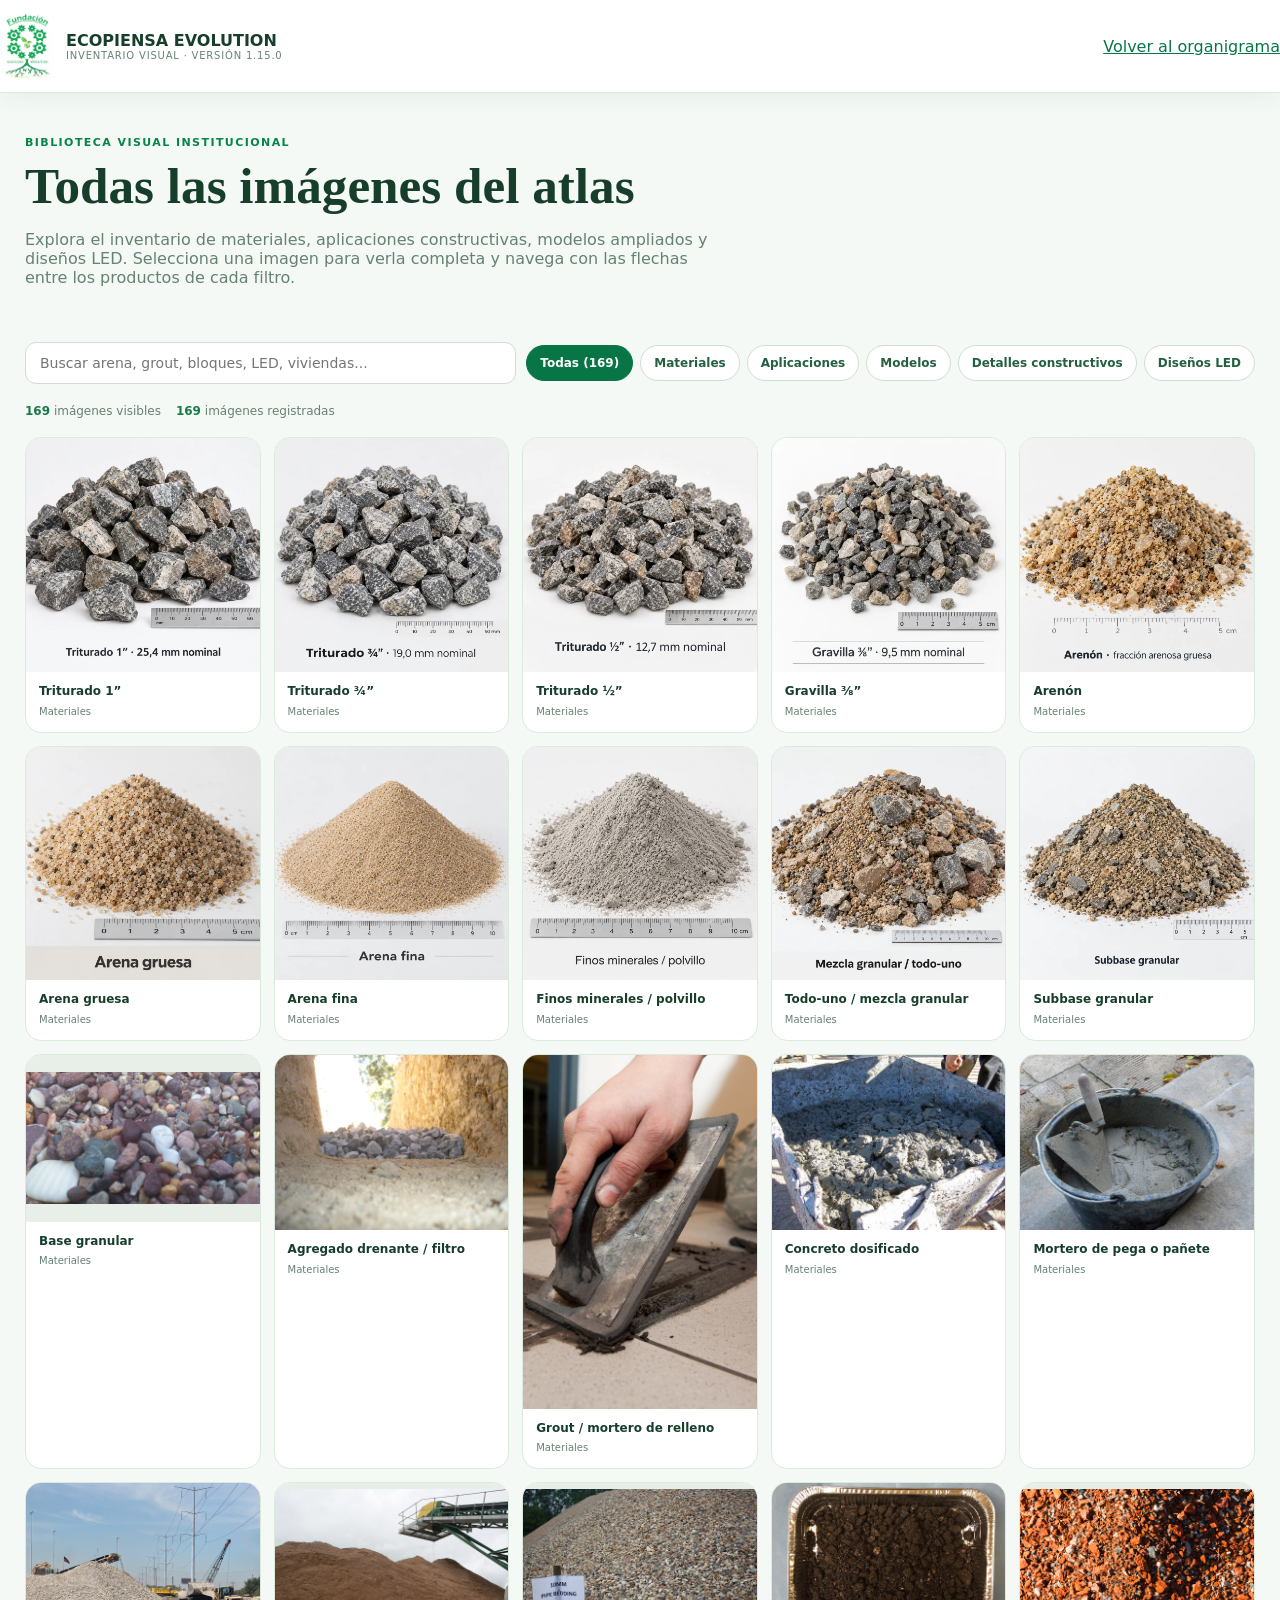
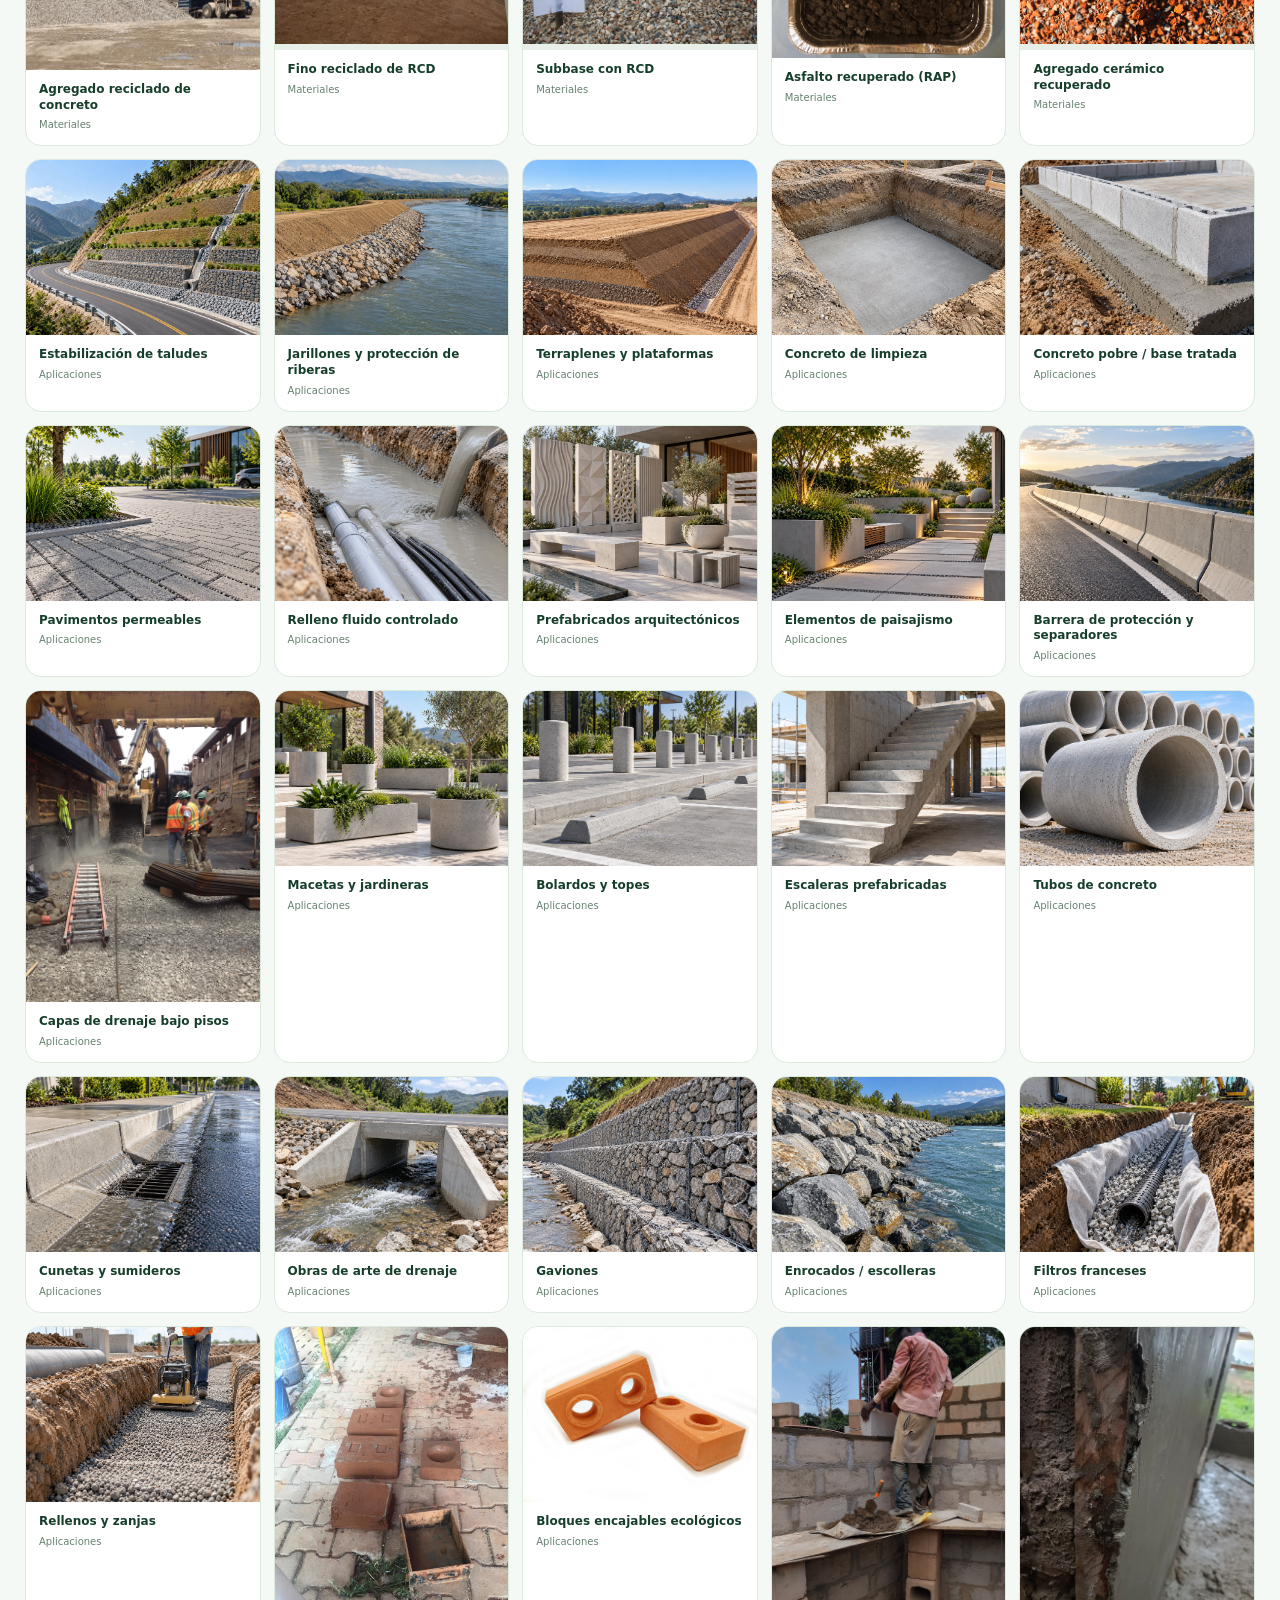
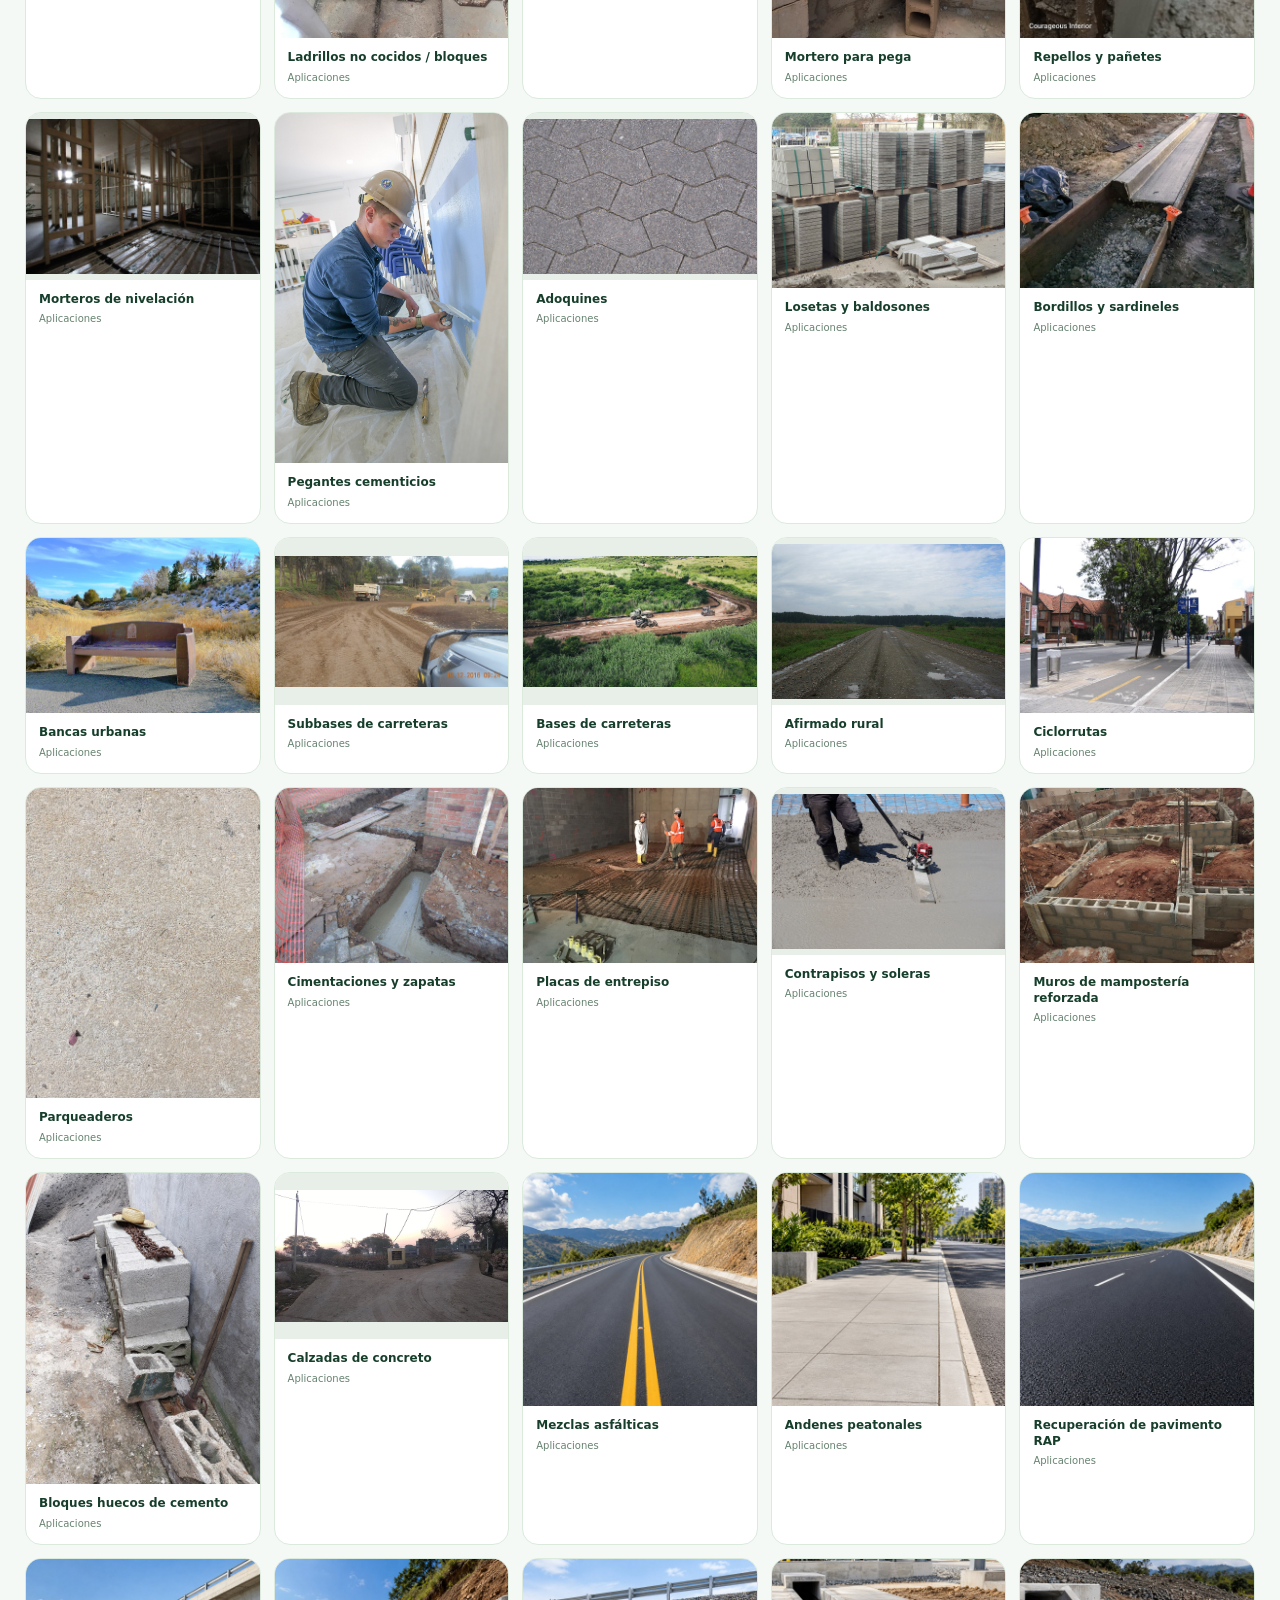
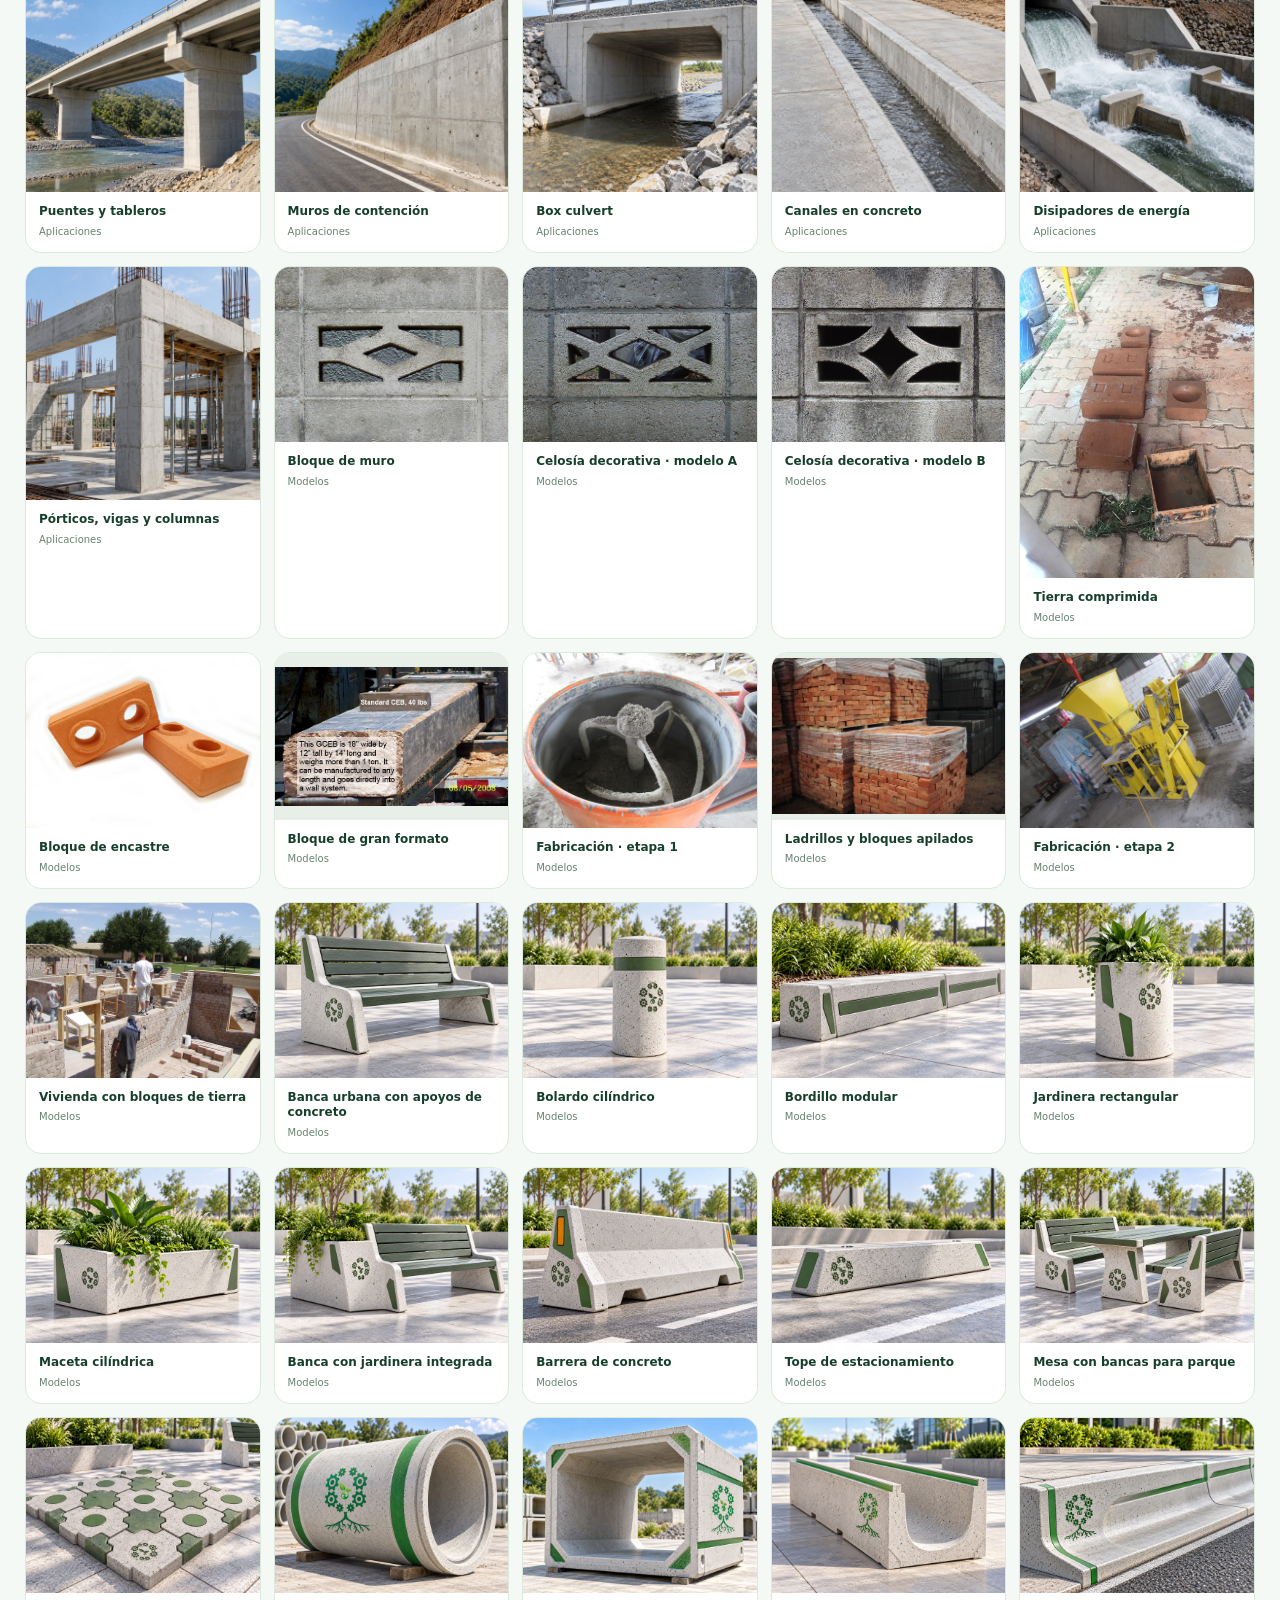
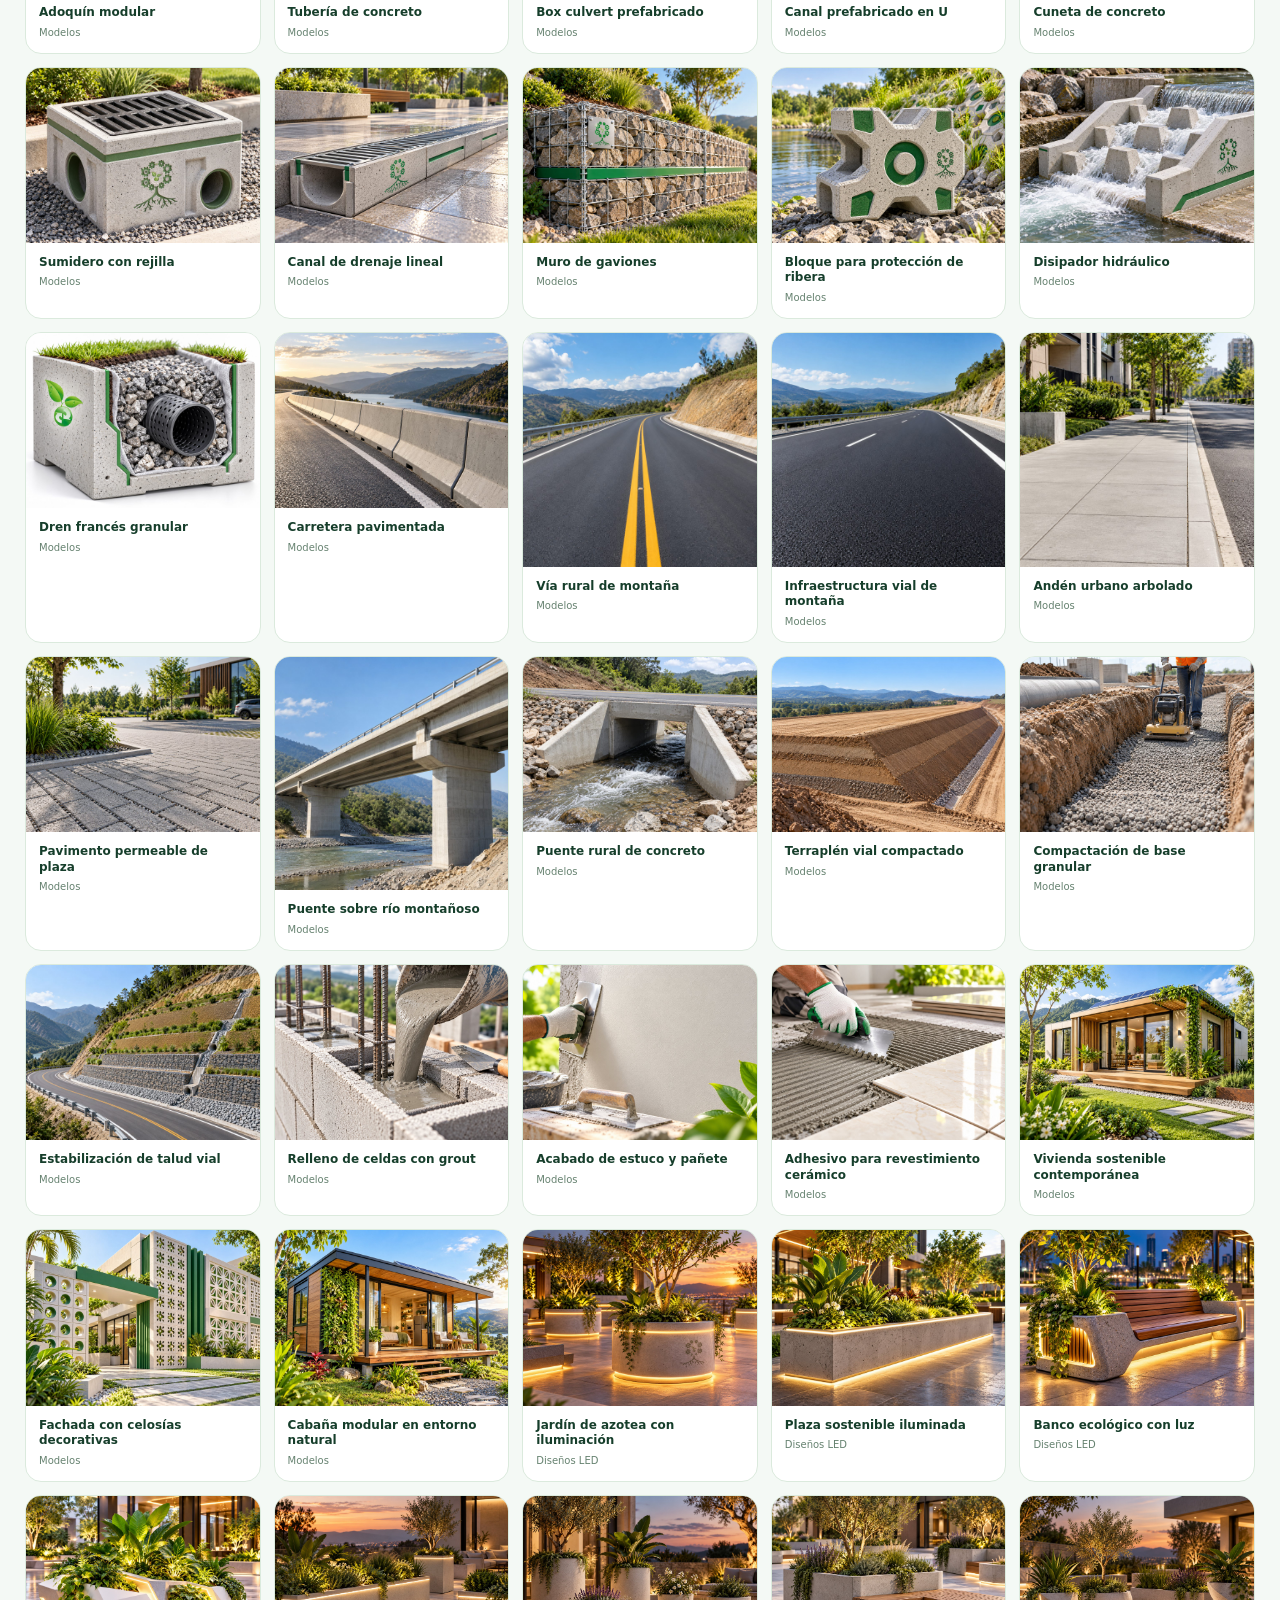
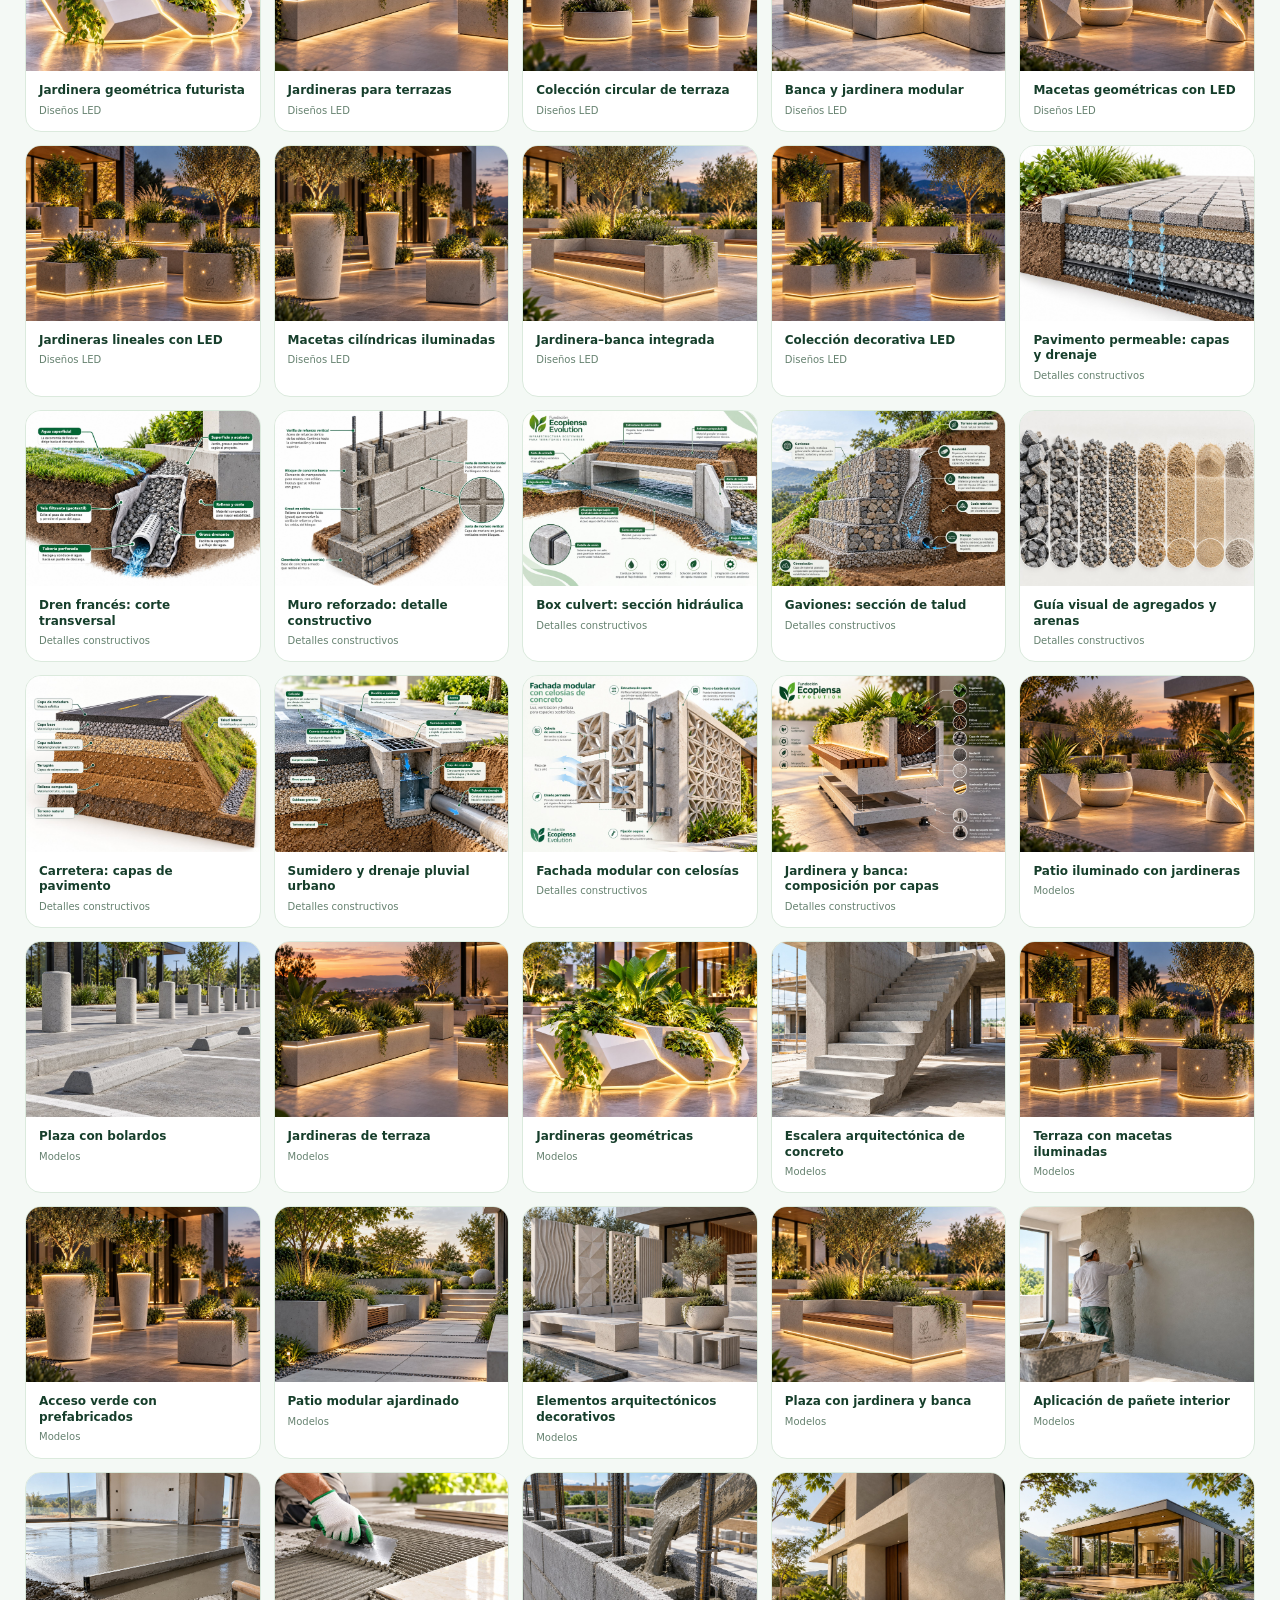
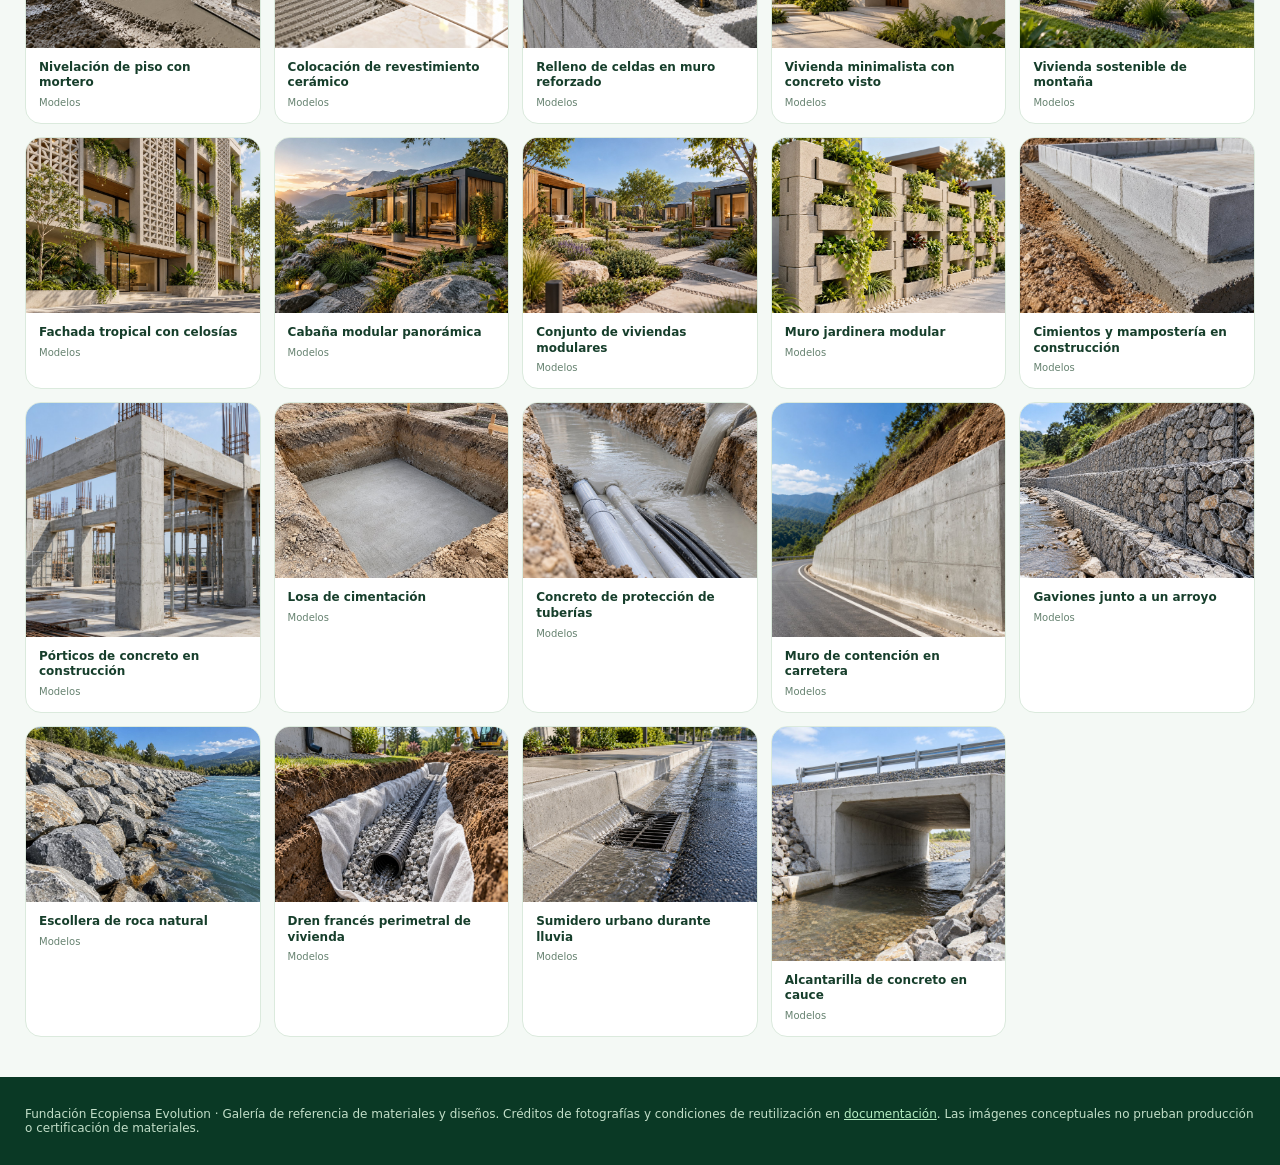
==== commit 5984d3d1: "feat: galería secuencial con 169 imágenes y nuevas variantes de productos" ====
--- a/galeria-completa.html
+++ b/galeria-completa.html
@@ -50,17 +50,17 @@
 </style>
 </head>
 <body>
-<header><div class="container head"><a class="identity" href="index.html"><img src="identidad/logo-fundacion-oficial.png" alt="Logo Fundación Ecopiensa Evolution"><span>ECOPIENSA EVOLUTION<small>INVENTARIO VISUAL · VERSIÓN 1.14.0</small></span></a><a href="index.html#organigrama">Volver al organigrama</a></div></header>
+<header><div class="container head"><a class="identity" href="index.html"><img src="identidad/logo-fundacion-oficial.png" alt="Logo Fundación Ecopiensa Evolution"><span>ECOPIENSA EVOLUTION<small>INVENTARIO VISUAL · VERSIÓN 1.15.0</small></span></a><a href="index.html#organigrama">Volver al organigrama</a></div></header>
 <main class="container">
 <section class="hero"><span class="tag">Biblioteca visual institucional</span><h1>Todas las imágenes del atlas</h1><p>Explora el inventario de materiales, aplicaciones constructivas, modelos ampliados y diseños LED. Selecciona una imagen para verla completa y navega con las flechas entre los productos de cada filtro.</p></section>
 <section class="controls"><input class="search" id="query" type="search" placeholder="Buscar arena, grout, bloques, LED, viviendas..." aria-label="Buscar imágenes"><div id="filters" class="filters" aria-label="Filtrar por colección"></div></section>
-<div class="stats"><span><strong id="shown">149</strong> imágenes visibles</span><span><strong>149</strong> imágenes registradas</span><span id="errors" aria-live="polite"></span></div>
+<div class="stats"><span><strong id="shown">169</strong> imágenes visibles</span><span><strong>169</strong> imágenes registradas</span><span id="errors" aria-live="polite"></span></div>
 <section class="grid" id="grid"></section><p id="empty" class="empty" hidden>Sin resultados para esa búsqueda.</p>
 </main>
 <footer><div class="container">Fundación Ecopiensa Evolution · Galería de referencia de materiales y diseños. Créditos de fotografías y condiciones de reutilización en <a href="CREDITOS-IMAGENES.md">documentación</a>. Las imágenes conceptuales no prueban producción o certificación de materiales.</div></footer>
 <div id="viewer" class="viewer" role="dialog" aria-modal="true" aria-label="Visor de imágenes"><div class="viewer-panel"><div class="viewer-actions"><button onclick="closeViewer()" type="button">Cerrar ×</button><button onclick="move(-1)" type="button">← Anterior</button><button onclick="move(1)" type="button">Siguiente →</button></div><img id="large" class="viewer-image" alt=""><div id="viewerTitle" class="viewer-title"></div></div></div>
 <script>
-const inventory=[{"group":"Materiales","name":"Triturado 1”","path":"imagenes/materiales/paquete-01/t1.jpg"},{"group":"Materiales","name":"Triturado ¾”","path":"imagenes/materiales/paquete-01/t2.jpg"},{"group":"Materiales","name":"Triturado ½”","path":"imagenes/materiales/paquete-01/t3.jpg"},{"group":"Materiales","name":"Gravilla ⅜”","path":"imagenes/materiales/paquete-01/t4.jpg"},{"group":"Materiales","name":"Arenón","path":"imagenes/materiales/paquete-01/an.jpg"},{"group":"Materiales","name":"Arena gruesa","path":"imagenes/materiales/paquete-01/ag.jpg"},{"group":"Materiales","name":"Arena fina","path":"imagenes/materiales/paquete-01/af.jpg"},{"group":"Materiales","name":"Finos minerales / polvillo","path":"imagenes/materiales/paquete-01/pl.jpg"},{"group":"Materiales","name":"Todo-uno / mezcla granular","path":"imagenes/materiales/paquete-01/mi.jpg"},{"group":"Materiales","name":"Subbase granular","path":"imagenes/materiales/paquete-01/bs.jpg"},{"group":"Materiales","name":"Base granular","path":"imagenes/materiales/paquete-02/bg.jpg"},{"group":"Materiales","name":"Agregado drenante / filtro","path":"imagenes/materiales/paquete-02/dr.jpg"},{"group":"Materiales","name":"Grout / mortero de relleno","path":"imagenes/materiales/paquete-02/gr.jpg"},{"group":"Materiales","name":"Concreto dosificado","path":"imagenes/materiales/paquete-02/co.jpg"},{"group":"Materiales","name":"Mortero de pega o pañete","path":"imagenes/materiales/paquete-02/mo.jpg"},{"group":"Materiales","name":"Agregado reciclado de concreto","path":"imagenes/materiales/paquete-02/rc.jpg"},{"group":"Materiales","name":"Fino reciclado de RCD","path":"imagenes/materiales/paquete-02/rf.jpg"},{"group":"Materiales","name":"Subbase con RCD","path":"imagenes/materiales/paquete-02/rs.jpg"},{"group":"Materiales","name":"Asfalto recuperado (RAP)","path":"imagenes/materiales/paquete-02/ra.jpg"},{"group":"Materiales","name":"Agregado cerámico recuperado","path":"imagenes/materiales/paquete-02/rm.jpg"},{"group":"Aplicaciones","name":"Estabilización de taludes","path":"imagenes/aplicaciones/paquete-07/estabilizacion-taludes.jpg"},{"group":"Aplicaciones","name":"Jarillones y protección de riberas","path":"imagenes/aplicaciones/paquete-07/jarillones-riberas.jpg"},{"group":"Aplicaciones","name":"Terraplenes y plataformas","path":"imagenes/aplicaciones/paquete-07/terraplenes-plataformas.jpg"},{"group":"Aplicaciones","name":"Concreto de limpieza","path":"imagenes/aplicaciones/paquete-07/concreto-limpieza.jpg"},{"group":"Aplicaciones","name":"Concreto pobre / base tratada","path":"imagenes/aplicaciones/paquete-07/concreto-pobre.jpg"},{"group":"Aplicaciones","name":"Pavimentos permeables","path":"imagenes/aplicaciones/paquete-07/pavimentos-permeables.jpg"},{"group":"Aplicaciones","name":"Relleno fluido controlado","path":"imagenes/aplicaciones/paquete-07/relleno-fluido.jpg"},{"group":"Aplicaciones","name":"Prefabricados arquitectónicos","path":"imagenes/aplicaciones/paquete-07/prefabricados-arquitectonicos.jpg"},{"group":"Aplicaciones","name":"Elementos de paisajismo","path":"imagenes/aplicaciones/paquete-07/paisajismo.jpg"},{"group":"Aplicaciones","name":"Barrera de protección y separadores","path":"imagenes/aplicaciones/paquete-07/barreras-separadores.jpg"},{"group":"Aplicaciones","name":"Capas de drenaje bajo pisos","path":"imagenes/aplicaciones/paquete-08/drenaje-bajo-pisos.jpg"},{"group":"Aplicaciones","name":"Macetas y jardineras","path":"imagenes/aplicaciones/paquete-06/macetas-jardineras.jpg"},{"group":"Aplicaciones","name":"Bolardos y topes","path":"imagenes/aplicaciones/paquete-06/bolardos-topes.jpg"},{"group":"Aplicaciones","name":"Escaleras prefabricadas","path":"imagenes/aplicaciones/paquete-06/escaleras-prefabricadas.jpg"},{"group":"Aplicaciones","name":"Tubos de concreto","path":"imagenes/aplicaciones/paquete-06/tubos-concreto.jpg"},{"group":"Aplicaciones","name":"Cunetas y sumideros","path":"imagenes/aplicaciones/paquete-06/cunetas-sumideros.jpg"},{"group":"Aplicaciones","name":"Obras de arte de drenaje","path":"imagenes/aplicaciones/paquete-06/obras-arte-drenaje.jpg"},{"group":"Aplicaciones","name":"Gaviones","path":"imagenes/aplicaciones/paquete-06/gaviones.jpg"},{"group":"Aplicaciones","name":"Enrocados / escolleras","path":"imagenes/aplicaciones/paquete-06/enrocados-escolleras.jpg"},{"group":"Aplicaciones","name":"Filtros franceses","path":"imagenes/aplicaciones/paquete-06/filtros-franceses.jpg"},{"group":"Aplicaciones","name":"Rellenos y zanjas","path":"imagenes/aplicaciones/paquete-06/rellenos-zanjas.jpg"},{"group":"Aplicaciones","name":"Ladrillos no cocidos / bloques","path":"imagenes/aplicaciones/paquete-05/ladrillos-no-cocidos.jpg"},{"group":"Aplicaciones","name":"Bloques encajables ecológicos","path":"imagenes/aplicaciones/paquete-05/bloques-encajables-ecologicos.jpg"},{"group":"Aplicaciones","name":"Mortero para pega","path":"imagenes/aplicaciones/paquete-05/mortero-pega.jpg"},{"group":"Aplicaciones","name":"Repellos y pañetes","path":"imagenes/aplicaciones/paquete-05/repellos-panetes.jpg"},{"group":"Aplicaciones","name":"Morteros de nivelación","path":"imagenes/aplicaciones/paquete-05/morteros-nivelacion.jpg"},{"group":"Aplicaciones","name":"Pegantes cementicios","path":"imagenes/aplicaciones/paquete-05/pegantes-cementicios.jpg"},{"group":"Aplicaciones","name":"Adoquines","path":"imagenes/aplicaciones/paquete-05/adoquines.jpg"},{"group":"Aplicaciones","name":"Losetas y baldosones","path":"imagenes/aplicaciones/paquete-05/losetas-baldosones.jpg"},{"group":"Aplicaciones","name":"Bordillos y sardineles","path":"imagenes/aplicaciones/paquete-05/bordillos-sardineles.jpg"},{"group":"Aplicaciones","name":"Bancas urbanas","path":"imagenes/aplicaciones/paquete-05/bancas-urbanas.jpg"},{"group":"Aplicaciones","name":"Subbases de carreteras","path":"imagenes/aplicaciones/paquete-04/subbases-carreteras.jpg"},{"group":"Aplicaciones","name":"Bases de carreteras","path":"imagenes/aplicaciones/paquete-04/bases-carreteras.jpg"},{"group":"Aplicaciones","name":"Afirmado rural","path":"imagenes/aplicaciones/paquete-04/afirmado-rural.jpg"},{"group":"Aplicaciones","name":"Ciclorrutas","path":"imagenes/aplicaciones/paquete-04/ciclorrutas.jpg"},{"group":"Aplicaciones","name":"Parqueaderos","path":"imagenes/aplicaciones/paquete-04/parqueaderos.jpg"},{"group":"Aplicaciones","name":"Cimentaciones y zapatas","path":"imagenes/aplicaciones/paquete-04/cimentaciones-zapatas.jpg"},{"group":"Aplicaciones","name":"Placas de entrepiso","path":"imagenes/aplicaciones/paquete-04/placas-entrepiso.jpg"},{"group":"Aplicaciones","name":"Contrapisos y soleras","path":"imagenes/aplicaciones/paquete-04/contrapisos-soleras.jpg"},{"group":"Aplicaciones","name":"Muros de mampostería reforzada","path":"imagenes/aplicaciones/paquete-04/mamposteria-reforzada.jpg"},{"group":"Aplicaciones","name":"Bloques huecos de cemento","path":"imagenes/aplicaciones/paquete-04/bloques-huecos-cemento.jpg"},{"group":"Aplicaciones","name":"Calzadas de concreto","path":"imagenes/aplicaciones/paquete-03/calzadas-concreto.jpg"},{"group":"Aplicaciones","name":"Mezclas asfálticas","path":"imagenes/aplicaciones/paquete-03/mezclas-asfalticas.jpg"},{"group":"Aplicaciones","name":"Andenes peatonales","path":"imagenes/aplicaciones/paquete-03/andenes-peatonales.jpg"},{"group":"Aplicaciones","name":"Recuperación de pavimento RAP","path":"imagenes/aplicaciones/paquete-03/recuperacion-pavimento-rap.jpg"},{"group":"Aplicaciones","name":"Puentes y tableros","path":"imagenes/aplicaciones/paquete-03/puentes-y-tableros.jpg"},{"group":"Aplicaciones","name":"Muros de contención","path":"imagenes/aplicaciones/paquete-03/muros-contencion.jpg"},{"group":"Aplicaciones","name":"Box culvert","path":"imagenes/aplicaciones/paquete-03/box-culvert.jpg"},{"group":"Aplicaciones","name":"Canales en concreto","path":"imagenes/aplicaciones/paquete-03/canales-concreto.jpg"},{"group":"Aplicaciones","name":"Disipadores de energía","path":"imagenes/aplicaciones/paquete-03/disipadores-energia.jpg"},{"group":"Aplicaciones","name":"Pórticos, vigas y columnas","path":"imagenes/aplicaciones/paquete-03/porticos-vigas-columnas.jpg"},{"group":"Modelos","name":"Bloque de muro","path":"imagenes/modelos/paquete-09-bloques/bloque-muro.jpg"},{"group":"Modelos","name":"Celosía decorativa · modelo A","path":"imagenes/modelos/paquete-09-bloques/celosia-01.jpg"},{"group":"Modelos","name":"Celosía decorativa · modelo B","path":"imagenes/modelos/paquete-09-bloques/celosia-02.jpg"},{"group":"Modelos","name":"Tierra comprimida","path":"imagenes/modelos/paquete-09-bloques/tierra-comprimida.jpg"},{"group":"Modelos","name":"Bloque de encastre","path":"imagenes/modelos/paquete-09-bloques/encajable.jpg"},{"group":"Modelos","name":"Bloque de gran formato","path":"imagenes/modelos/paquete-09-bloques/bloque-grande.jpg"},{"group":"Modelos","name":"Fabricación · etapa 1","path":"imagenes/modelos/paquete-09-bloques/fabricacion-bloques.jpg"},{"group":"Modelos","name":"Ladrillos y bloques apilados","path":"imagenes/modelos/paquete-09-bloques/ladrillos-bloques.jpg"},{"group":"Modelos","name":"Fabricación · etapa 2","path":"imagenes/modelos/paquete-09-bloques/fabricacion-02.jpg"},{"group":"Modelos","name":"Vivienda con bloques de tierra","path":"imagenes/modelos/paquete-09-bloques/vivienda-ceb.jpg"},{"group":"Modelos","name":"Banca urbana con apoyos de concreto","path":"imagenes/modelos/paquete-10-mobiliario/banca-urbana.jpg"},{"group":"Modelos","name":"Bolardo cilíndrico","path":"imagenes/modelos/paquete-10-mobiliario/bolardo.jpg"},{"group":"Modelos","name":"Bordillo modular","path":"imagenes/modelos/paquete-10-mobiliario/bordillo.jpg"},{"group":"Modelos","name":"Jardinera rectangular","path":"imagenes/modelos/paquete-10-mobiliario/jardinera-lineal.jpg"},{"group":"Modelos","name":"Maceta cilíndrica","path":"imagenes/modelos/paquete-10-mobiliario/jardinera-cilindrica.jpg"},{"group":"Modelos","name":"Banca con jardinera integrada","path":"imagenes/modelos/paquete-10-mobiliario/banca-jardinera.jpg"},{"group":"Modelos","name":"Barrera de concreto","path":"imagenes/modelos/paquete-10-mobiliario/barrera-vial.jpg"},{"group":"Modelos","name":"Tope de estacionamiento","path":"imagenes/modelos/paquete-10-mobiliario/estacionamiento-tope.jpg"},{"group":"Modelos","name":"Mesa con bancas para parque","path":"imagenes/modelos/paquete-10-mobiliario/mesa-picnic.jpg"},{"group":"Modelos","name":"Adoquín modular","path":"imagenes/modelos/paquete-10-mobiliario/adoquin-modular.jpg"},{"group":"Modelos","name":"Tubería de concreto","path":"imagenes/modelos/paquete-11-drenajes/tubo-concreto.jpg"},{"group":"Modelos","name":"Box culvert prefabricado","path":"imagenes/modelos/paquete-11-drenajes/box-culvert.jpg"},{"group":"Modelos","name":"Canal prefabricado en U","path":"imagenes/modelos/paquete-11-drenajes/canal-prefabricado.jpg"},{"group":"Modelos","name":"Cuneta de concreto","path":"imagenes/modelos/paquete-11-drenajes/cuneta-concreto.jpg"},{"group":"Modelos","name":"Sumidero con rejilla","path":"imagenes/modelos/paquete-11-drenajes/sumidero-modular.jpg"},{"group":"Modelos","name":"Canal de drenaje lineal","path":"imagenes/modelos/paquete-11-drenajes/canal-lineal.jpg"},{"group":"Modelos","name":"Muro de gaviones","path":"imagenes/modelos/paquete-11-drenajes/gabion-modular.jpg"},{"group":"Modelos","name":"Bloque para protección de ribera","path":"imagenes/modelos/paquete-11-drenajes/proteccion-ribera.jpg"},{"group":"Modelos","name":"Disipador hidráulico","path":"imagenes/modelos/paquete-11-drenajes/disipador-energia.jpg"},{"group":"Modelos","name":"Dren francés granular","path":"imagenes/modelos/paquete-11-drenajes/dren-frances.jpg"},{"group":"Modelos","name":"Carretera pavimentada","path":"imagenes/modelos/paquete-12-vias/carretera-pavimento.jpg"},{"group":"Modelos","name":"Vía rural de montaña","path":"imagenes/modelos/paquete-12-vias/via-rural.jpg"},{"group":"Modelos","name":"Infraestructura vial de montaña","path":"imagenes/modelos/paquete-12-vias/via-montana.jpg"},{"group":"Modelos","name":"Andén urbano arbolado","path":"imagenes/modelos/paquete-12-vias/anden-peatonal.jpg"},{"group":"Modelos","name":"Pavimento permeable de plaza","path":"imagenes/modelos/paquete-12-vias/pavimento-permeable.jpg"},{"group":"Modelos","name":"Puente sobre río montañoso","path":"imagenes/modelos/paquete-12-vias/puente-principal.jpg"},{"group":"Modelos","name":"Puente rural de concreto","path":"imagenes/modelos/paquete-12-vias/puente-rural.jpg"},{"group":"Modelos","name":"Terraplén vial compactado","path":"imagenes/modelos/paquete-12-vias/base-terraplen.jpg"},{"group":"Modelos","name":"Compactación de base granular","path":"imagenes/modelos/paquete-12-vias/base-compactacion.jpg"},{"group":"Modelos","name":"Estabilización de talud vial","path":"imagenes/modelos/paquete-12-vias/estabilizacion-talud.jpg"},{"group":"Modelos","name":"Relleno de celdas con grout","path":"imagenes/modelos/paquete-13-morteros/grout-mamposteria.jpg"},{"group":"Modelos","name":"Acabado de estuco y pañete","path":"imagenes/modelos/paquete-13-morteros/estuco-pared.jpg"},{"group":"Modelos","name":"Adhesivo para revestimiento cerámico","path":"imagenes/modelos/paquete-13-morteros/adhesivo-baldosas.jpg"},{"group":"Modelos","name":"Vivienda sostenible contemporánea","path":"imagenes/modelos/paquete-14-viviendas/casa-sostenible.jpg"},{"group":"Modelos","name":"Fachada con celosías decorativas","path":"imagenes/modelos/paquete-14-viviendas/fachada-celosias.jpg"},{"group":"Modelos","name":"Cabaña modular en entorno natural","path":"imagenes/modelos/paquete-14-viviendas/cabana-modular.jpg"},{"group":"Diseños LED","name":"Jardín de azotea con iluminación","path":"imagenes/disenos/macetas-led/led-jardin-azotea.jpg"},{"group":"Diseños LED","name":"Plaza sostenible iluminada","path":"imagenes/disenos/macetas-led/led-plaza-sostenible.jpg"},{"group":"Diseños LED","name":"Banco ecológico con luz","path":"imagenes/disenos/macetas-led/led-banco-iluminado.jpg"},{"group":"Diseños LED","name":"Jardinera geométrica futurista","path":"imagenes/disenos/macetas-led/led-jardinera-geometrica.jpg"},{"group":"Diseños LED","name":"Jardineras para terrazas","path":"imagenes/disenos/macetas-led/led-terraza-lineal.jpg"},{"group":"Diseños LED","name":"Colección circular de terraza","path":"imagenes/disenos/macetas-led/led-cilindros-terraza.jpg"},{"group":"Diseños LED","name":"Banca y jardinera modular","path":"imagenes/disenos/macetas-led/led-banca-jardin.jpg"},{"group":"Diseños LED","name":"Macetas geométricas con LED","path":"imagenes/disenos/macetas-led/led-macetas-geometricas.jpg"},{"group":"Diseños LED","name":"Jardineras lineales con LED","path":"imagenes/disenos/macetas-led/led-jardineras-lineales.jpg"},{"group":"Diseños LED","name":"Macetas cilíndricas iluminadas","path":"imagenes/disenos/macetas-led/led-macetas-cilindricas.jpg"},{"group":"Diseños LED","name":"Jardinera–banca integrada","path":"imagenes/disenos/macetas-led/led-maceta-banca.jpg"},{"group":"Diseños LED","name":"Colección decorativa LED","path":"imagenes/disenos/macetas-led/led-macetas-decorativas.jpg"},{"group":"Detalles constructivos","name":"Pavimento permeable: capas y drenaje","path":"imagenes/modelos/paquete-15-detalles/pavimento-permeable.jpg"},{"group":"Detalles constructivos","name":"Dren francés: corte transversal","path":"imagenes/modelos/paquete-15-detalles/dren-frances-corte.jpg"},{"group":"Detalles constructivos","name":"Muro reforzado: detalle constructivo","path":"imagenes/modelos/paquete-15-detalles/muro-mamposteria-corte.jpg"},{"group":"Detalles constructivos","name":"Box culvert: sección hidráulica","path":"imagenes/modelos/paquete-15-detalles/box-culvert-corte.jpg"},{"group":"Detalles constructivos","name":"Gaviones: sección de talud","path":"imagenes/modelos/paquete-15-detalles/gaviones-corte.jpg"},{"group":"Detalles constructivos","name":"Guía visual de agregados y arenas","path":"imagenes/modelos/paquete-15-detalles/granulometria-guia.jpg"},{"group":"Detalles constructivos","name":"Carretera: capas de pavimento","path":"imagenes/modelos/paquete-15-detalles/carretera-corte.jpg"},{"group":"Detalles constructivos","name":"Sumidero y drenaje pluvial urbano","path":"imagenes/modelos/paquete-15-detalles/drenaje-pluvial.jpg"},{"group":"Detalles constructivos","name":"Fachada modular con celosías","path":"imagenes/modelos/paquete-15-detalles/fachada-celosias-corte.jpg"},{"group":"Detalles constructivos","name":"Jardinera y banca: composición por capas","path":"imagenes/modelos/paquete-15-detalles/jardinera-banca-corte.jpg"},{"group":"Modelos","name":"Patio iluminado con jardineras","path":"imagenes/modelos/paquete-16-paisajismo/patio-nocturno.jpg"},{"group":"Modelos","name":"Plaza con bolardos","path":"imagenes/modelos/paquete-16-paisajismo/plaza-bolardos.jpg"},{"group":"Modelos","name":"Jardineras de terraza","path":"imagenes/modelos/paquete-16-paisajismo/jardineras-terraza.jpg"},{"group":"Modelos","name":"Jardineras geométricas","path":"imagenes/modelos/paquete-16-paisajismo/jardineras-geometricas.jpg"},{"group":"Modelos","name":"Escalera arquitectónica de concreto","path":"imagenes/modelos/paquete-16-paisajismo/escalera-concreto.jpg"},{"group":"Modelos","name":"Terraza con macetas iluminadas","path":"imagenes/modelos/paquete-16-paisajismo/macetas-luminosas.jpg"},{"group":"Modelos","name":"Acceso verde con prefabricados","path":"imagenes/modelos/paquete-16-paisajismo/acceso-paisajismo.jpg"},{"group":"Modelos","name":"Patio modular ajardinado","path":"imagenes/modelos/paquete-16-paisajismo/patio-modular.jpg"},{"group":"Modelos","name":"Elementos arquitectónicos decorativos","path":"imagenes/modelos/paquete-16-paisajismo/elementos-arquitectonicos.jpg"},{"group":"Modelos","name":"Plaza con jardinera y banca","path":"imagenes/modelos/paquete-16-paisajismo/plaza-jardinera-banca.jpg"}];
+const inventory=[{"group":"Materiales","name":"Triturado 1”","path":"imagenes/materiales/paquete-01/t1.jpg"},{"group":"Materiales","name":"Triturado ¾”","path":"imagenes/materiales/paquete-01/t2.jpg"},{"group":"Materiales","name":"Triturado ½”","path":"imagenes/materiales/paquete-01/t3.jpg"},{"group":"Materiales","name":"Gravilla ⅜”","path":"imagenes/materiales/paquete-01/t4.jpg"},{"group":"Materiales","name":"Arenón","path":"imagenes/materiales/paquete-01/an.jpg"},{"group":"Materiales","name":"Arena gruesa","path":"imagenes/materiales/paquete-01/ag.jpg"},{"group":"Materiales","name":"Arena fina","path":"imagenes/materiales/paquete-01/af.jpg"},{"group":"Materiales","name":"Finos minerales / polvillo","path":"imagenes/materiales/paquete-01/pl.jpg"},{"group":"Materiales","name":"Todo-uno / mezcla granular","path":"imagenes/materiales/paquete-01/mi.jpg"},{"group":"Materiales","name":"Subbase granular","path":"imagenes/materiales/paquete-01/bs.jpg"},{"group":"Materiales","name":"Base granular","path":"imagenes/materiales/paquete-02/bg.jpg"},{"group":"Materiales","name":"Agregado drenante / filtro","path":"imagenes/materiales/paquete-02/dr.jpg"},{"group":"Materiales","name":"Grout / mortero de relleno","path":"imagenes/materiales/paquete-02/gr.jpg"},{"group":"Materiales","name":"Concreto dosificado","path":"imagenes/materiales/paquete-02/co.jpg"},{"group":"Materiales","name":"Mortero de pega o pañete","path":"imagenes/materiales/paquete-02/mo.jpg"},{"group":"Materiales","name":"Agregado reciclado de concreto","path":"imagenes/materiales/paquete-02/rc.jpg"},{"group":"Materiales","name":"Fino reciclado de RCD","path":"imagenes/materiales/paquete-02/rf.jpg"},{"group":"Materiales","name":"Subbase con RCD","path":"imagenes/materiales/paquete-02/rs.jpg"},{"group":"Materiales","name":"Asfalto recuperado (RAP)","path":"imagenes/materiales/paquete-02/ra.jpg"},{"group":"Materiales","name":"Agregado cerámico recuperado","path":"imagenes/materiales/paquete-02/rm.jpg"},{"group":"Aplicaciones","name":"Estabilización de taludes","path":"imagenes/aplicaciones/paquete-07/estabilizacion-taludes.jpg"},{"group":"Aplicaciones","name":"Jarillones y protección de riberas","path":"imagenes/aplicaciones/paquete-07/jarillones-riberas.jpg"},{"group":"Aplicaciones","name":"Terraplenes y plataformas","path":"imagenes/aplicaciones/paquete-07/terraplenes-plataformas.jpg"},{"group":"Aplicaciones","name":"Concreto de limpieza","path":"imagenes/aplicaciones/paquete-07/concreto-limpieza.jpg"},{"group":"Aplicaciones","name":"Concreto pobre / base tratada","path":"imagenes/aplicaciones/paquete-07/concreto-pobre.jpg"},{"group":"Aplicaciones","name":"Pavimentos permeables","path":"imagenes/aplicaciones/paquete-07/pavimentos-permeables.jpg"},{"group":"Aplicaciones","name":"Relleno fluido controlado","path":"imagenes/aplicaciones/paquete-07/relleno-fluido.jpg"},{"group":"Aplicaciones","name":"Prefabricados arquitectónicos","path":"imagenes/aplicaciones/paquete-07/prefabricados-arquitectonicos.jpg"},{"group":"Aplicaciones","name":"Elementos de paisajismo","path":"imagenes/aplicaciones/paquete-07/paisajismo.jpg"},{"group":"Aplicaciones","name":"Barrera de protección y separadores","path":"imagenes/aplicaciones/paquete-07/barreras-separadores.jpg"},{"group":"Aplicaciones","name":"Capas de drenaje bajo pisos","path":"imagenes/aplicaciones/paquete-08/drenaje-bajo-pisos.jpg"},{"group":"Aplicaciones","name":"Macetas y jardineras","path":"imagenes/aplicaciones/paquete-06/macetas-jardineras.jpg"},{"group":"Aplicaciones","name":"Bolardos y topes","path":"imagenes/aplicaciones/paquete-06/bolardos-topes.jpg"},{"group":"Aplicaciones","name":"Escaleras prefabricadas","path":"imagenes/aplicaciones/paquete-06/escaleras-prefabricadas.jpg"},{"group":"Aplicaciones","name":"Tubos de concreto","path":"imagenes/aplicaciones/paquete-06/tubos-concreto.jpg"},{"group":"Aplicaciones","name":"Cunetas y sumideros","path":"imagenes/aplicaciones/paquete-06/cunetas-sumideros.jpg"},{"group":"Aplicaciones","name":"Obras de arte de drenaje","path":"imagenes/aplicaciones/paquete-06/obras-arte-drenaje.jpg"},{"group":"Aplicaciones","name":"Gaviones","path":"imagenes/aplicaciones/paquete-06/gaviones.jpg"},{"group":"Aplicaciones","name":"Enrocados / escolleras","path":"imagenes/aplicaciones/paquete-06/enrocados-escolleras.jpg"},{"group":"Aplicaciones","name":"Filtros franceses","path":"imagenes/aplicaciones/paquete-06/filtros-franceses.jpg"},{"group":"Aplicaciones","name":"Rellenos y zanjas","path":"imagenes/aplicaciones/paquete-06/rellenos-zanjas.jpg"},{"group":"Aplicaciones","name":"Ladrillos no cocidos / bloques","path":"imagenes/aplicaciones/paquete-05/ladrillos-no-cocidos.jpg"},{"group":"Aplicaciones","name":"Bloques encajables ecológicos","path":"imagenes/aplicaciones/paquete-05/bloques-encajables-ecologicos.jpg"},{"group":"Aplicaciones","name":"Mortero para pega","path":"imagenes/aplicaciones/paquete-05/mortero-pega.jpg"},{"group":"Aplicaciones","name":"Repellos y pañetes","path":"imagenes/aplicaciones/paquete-05/repellos-panetes.jpg"},{"group":"Aplicaciones","name":"Morteros de nivelación","path":"imagenes/aplicaciones/paquete-05/morteros-nivelacion.jpg"},{"group":"Aplicaciones","name":"Pegantes cementicios","path":"imagenes/aplicaciones/paquete-05/pegantes-cementicios.jpg"},{"group":"Aplicaciones","name":"Adoquines","path":"imagenes/aplicaciones/paquete-05/adoquines.jpg"},{"group":"Aplicaciones","name":"Losetas y baldosones","path":"imagenes/aplicaciones/paquete-05/losetas-baldosones.jpg"},{"group":"Aplicaciones","name":"Bordillos y sardineles","path":"imagenes/aplicaciones/paquete-05/bordillos-sardineles.jpg"},{"group":"Aplicaciones","name":"Bancas urbanas","path":"imagenes/aplicaciones/paquete-05/bancas-urbanas.jpg"},{"group":"Aplicaciones","name":"Subbases de carreteras","path":"imagenes/aplicaciones/paquete-04/subbases-carreteras.jpg"},{"group":"Aplicaciones","name":"Bases de carreteras","path":"imagenes/aplicaciones/paquete-04/bases-carreteras.jpg"},{"group":"Aplicaciones","name":"Afirmado rural","path":"imagenes/aplicaciones/paquete-04/afirmado-rural.jpg"},{"group":"Aplicaciones","name":"Ciclorrutas","path":"imagenes/aplicaciones/paquete-04/ciclorrutas.jpg"},{"group":"Aplicaciones","name":"Parqueaderos","path":"imagenes/aplicaciones/paquete-04/parqueaderos.jpg"},{"group":"Aplicaciones","name":"Cimentaciones y zapatas","path":"imagenes/aplicaciones/paquete-04/cimentaciones-zapatas.jpg"},{"group":"Aplicaciones","name":"Placas de entrepiso","path":"imagenes/aplicaciones/paquete-04/placas-entrepiso.jpg"},{"group":"Aplicaciones","name":"Contrapisos y soleras","path":"imagenes/aplicaciones/paquete-04/contrapisos-soleras.jpg"},{"group":"Aplicaciones","name":"Muros de mampostería reforzada","path":"imagenes/aplicaciones/paquete-04/mamposteria-reforzada.jpg"},{"group":"Aplicaciones","name":"Bloques huecos de cemento","path":"imagenes/aplicaciones/paquete-04/bloques-huecos-cemento.jpg"},{"group":"Aplicaciones","name":"Calzadas de concreto","path":"imagenes/aplicaciones/paquete-03/calzadas-concreto.jpg"},{"group":"Aplicaciones","name":"Mezclas asfálticas","path":"imagenes/aplicaciones/paquete-03/mezclas-asfalticas.jpg"},{"group":"Aplicaciones","name":"Andenes peatonales","path":"imagenes/aplicaciones/paquete-03/andenes-peatonales.jpg"},{"group":"Aplicaciones","name":"Recuperación de pavimento RAP","path":"imagenes/aplicaciones/paquete-03/recuperacion-pavimento-rap.jpg"},{"group":"Aplicaciones","name":"Puentes y tableros","path":"imagenes/aplicaciones/paquete-03/puentes-y-tableros.jpg"},{"group":"Aplicaciones","name":"Muros de contención","path":"imagenes/aplicaciones/paquete-03/muros-contencion.jpg"},{"group":"Aplicaciones","name":"Box culvert","path":"imagenes/aplicaciones/paquete-03/box-culvert.jpg"},{"group":"Aplicaciones","name":"Canales en concreto","path":"imagenes/aplicaciones/paquete-03/canales-concreto.jpg"},{"group":"Aplicaciones","name":"Disipadores de energía","path":"imagenes/aplicaciones/paquete-03/disipadores-energia.jpg"},{"group":"Aplicaciones","name":"Pórticos, vigas y columnas","path":"imagenes/aplicaciones/paquete-03/porticos-vigas-columnas.jpg"},{"group":"Modelos","name":"Bloque de muro","path":"imagenes/modelos/paquete-09-bloques/bloque-muro.jpg"},{"group":"Modelos","name":"Celosía decorativa · modelo A","path":"imagenes/modelos/paquete-09-bloques/celosia-01.jpg"},{"group":"Modelos","name":"Celosía decorativa · modelo B","path":"imagenes/modelos/paquete-09-bloques/celosia-02.jpg"},{"group":"Modelos","name":"Tierra comprimida","path":"imagenes/modelos/paquete-09-bloques/tierra-comprimida.jpg"},{"group":"Modelos","name":"Bloque de encastre","path":"imagenes/modelos/paquete-09-bloques/encajable.jpg"},{"group":"Modelos","name":"Bloque de gran formato","path":"imagenes/modelos/paquete-09-bloques/bloque-grande.jpg"},{"group":"Modelos","name":"Fabricación · etapa 1","path":"imagenes/modelos/paquete-09-bloques/fabricacion-bloques.jpg"},{"group":"Modelos","name":"Ladrillos y bloques apilados","path":"imagenes/modelos/paquete-09-bloques/ladrillos-bloques.jpg"},{"group":"Modelos","name":"Fabricación · etapa 2","path":"imagenes/modelos/paquete-09-bloques/fabricacion-02.jpg"},{"group":"Modelos","name":"Vivienda con bloques de tierra","path":"imagenes/modelos/paquete-09-bloques/vivienda-ceb.jpg"},{"group":"Modelos","name":"Banca urbana con apoyos de concreto","path":"imagenes/modelos/paquete-10-mobiliario/banca-urbana.jpg"},{"group":"Modelos","name":"Bolardo cilíndrico","path":"imagenes/modelos/paquete-10-mobiliario/bolardo.jpg"},{"group":"Modelos","name":"Bordillo modular","path":"imagenes/modelos/paquete-10-mobiliario/bordillo.jpg"},{"group":"Modelos","name":"Jardinera rectangular","path":"imagenes/modelos/paquete-10-mobiliario/jardinera-lineal.jpg"},{"group":"Modelos","name":"Maceta cilíndrica","path":"imagenes/modelos/paquete-10-mobiliario/jardinera-cilindrica.jpg"},{"group":"Modelos","name":"Banca con jardinera integrada","path":"imagenes/modelos/paquete-10-mobiliario/banca-jardinera.jpg"},{"group":"Modelos","name":"Barrera de concreto","path":"imagenes/modelos/paquete-10-mobiliario/barrera-vial.jpg"},{"group":"Modelos","name":"Tope de estacionamiento","path":"imagenes/modelos/paquete-10-mobiliario/estacionamiento-tope.jpg"},{"group":"Modelos","name":"Mesa con bancas para parque","path":"imagenes/modelos/paquete-10-mobiliario/mesa-picnic.jpg"},{"group":"Modelos","name":"Adoquín modular","path":"imagenes/modelos/paquete-10-mobiliario/adoquin-modular.jpg"},{"group":"Modelos","name":"Tubería de concreto","path":"imagenes/modelos/paquete-11-drenajes/tubo-concreto.jpg"},{"group":"Modelos","name":"Box culvert prefabricado","path":"imagenes/modelos/paquete-11-drenajes/box-culvert.jpg"},{"group":"Modelos","name":"Canal prefabricado en U","path":"imagenes/modelos/paquete-11-drenajes/canal-prefabricado.jpg"},{"group":"Modelos","name":"Cuneta de concreto","path":"imagenes/modelos/paquete-11-drenajes/cuneta-concreto.jpg"},{"group":"Modelos","name":"Sumidero con rejilla","path":"imagenes/modelos/paquete-11-drenajes/sumidero-modular.jpg"},{"group":"Modelos","name":"Canal de drenaje lineal","path":"imagenes/modelos/paquete-11-drenajes/canal-lineal.jpg"},{"group":"Modelos","name":"Muro de gaviones","path":"imagenes/modelos/paquete-11-drenajes/gabion-modular.jpg"},{"group":"Modelos","name":"Bloque para protección de ribera","path":"imagenes/modelos/paquete-11-drenajes/proteccion-ribera.jpg"},{"group":"Modelos","name":"Disipador hidráulico","path":"imagenes/modelos/paquete-11-drenajes/disipador-energia.jpg"},{"group":"Modelos","name":"Dren francés granular","path":"imagenes/modelos/paquete-11-drenajes/dren-frances.jpg"},{"group":"Modelos","name":"Carretera pavimentada","path":"imagenes/modelos/paquete-12-vias/carretera-pavimento.jpg"},{"group":"Modelos","name":"Vía rural de montaña","path":"imagenes/modelos/paquete-12-vias/via-rural.jpg"},{"group":"Modelos","name":"Infraestructura vial de montaña","path":"imagenes/modelos/paquete-12-vias/via-montana.jpg"},{"group":"Modelos","name":"Andén urbano arbolado","path":"imagenes/modelos/paquete-12-vias/anden-peatonal.jpg"},{"group":"Modelos","name":"Pavimento permeable de plaza","path":"imagenes/modelos/paquete-12-vias/pavimento-permeable.jpg"},{"group":"Modelos","name":"Puente sobre río montañoso","path":"imagenes/modelos/paquete-12-vias/puente-principal.jpg"},{"group":"Modelos","name":"Puente rural de concreto","path":"imagenes/modelos/paquete-12-vias/puente-rural.jpg"},{"group":"Modelos","name":"Terraplén vial compactado","path":"imagenes/modelos/paquete-12-vias/base-terraplen.jpg"},{"group":"Modelos","name":"Compactación de base granular","path":"imagenes/modelos/paquete-12-vias/base-compactacion.jpg"},{"group":"Modelos","name":"Estabilización de talud vial","path":"imagenes/modelos/paquete-12-vias/estabilizacion-talud.jpg"},{"group":"Modelos","name":"Relleno de celdas con grout","path":"imagenes/modelos/paquete-13-morteros/grout-mamposteria.jpg"},{"group":"Modelos","name":"Acabado de estuco y pañete","path":"imagenes/modelos/paquete-13-morteros/estuco-pared.jpg"},{"group":"Modelos","name":"Adhesivo para revestimiento cerámico","path":"imagenes/modelos/paquete-13-morteros/adhesivo-baldosas.jpg"},{"group":"Modelos","name":"Vivienda sostenible contemporánea","path":"imagenes/modelos/paquete-14-viviendas/casa-sostenible.jpg"},{"group":"Modelos","name":"Fachada con celosías decorativas","path":"imagenes/modelos/paquete-14-viviendas/fachada-celosias.jpg"},{"group":"Modelos","name":"Cabaña modular en entorno natural","path":"imagenes/modelos/paquete-14-viviendas/cabana-modular.jpg"},{"group":"Diseños LED","name":"Jardín de azotea con iluminación","path":"imagenes/disenos/macetas-led/led-jardin-azotea.jpg"},{"group":"Diseños LED","name":"Plaza sostenible iluminada","path":"imagenes/disenos/macetas-led/led-plaza-sostenible.jpg"},{"group":"Diseños LED","name":"Banco ecológico con luz","path":"imagenes/disenos/macetas-led/led-banco-iluminado.jpg"},{"group":"Diseños LED","name":"Jardinera geométrica futurista","path":"imagenes/disenos/macetas-led/led-jardinera-geometrica.jpg"},{"group":"Diseños LED","name":"Jardineras para terrazas","path":"imagenes/disenos/macetas-led/led-terraza-lineal.jpg"},{"group":"Diseños LED","name":"Colección circular de terraza","path":"imagenes/disenos/macetas-led/led-cilindros-terraza.jpg"},{"group":"Diseños LED","name":"Banca y jardinera modular","path":"imagenes/disenos/macetas-led/led-banca-jardin.jpg"},{"group":"Diseños LED","name":"Macetas geométricas con LED","path":"imagenes/disenos/macetas-led/led-macetas-geometricas.jpg"},{"group":"Diseños LED","name":"Jardineras lineales con LED","path":"imagenes/disenos/macetas-led/led-jardineras-lineales.jpg"},{"group":"Diseños LED","name":"Macetas cilíndricas iluminadas","path":"imagenes/disenos/macetas-led/led-macetas-cilindricas.jpg"},{"group":"Diseños LED","name":"Jardinera–banca integrada","path":"imagenes/disenos/macetas-led/led-maceta-banca.jpg"},{"group":"Diseños LED","name":"Colección decorativa LED","path":"imagenes/disenos/macetas-led/led-macetas-decorativas.jpg"},{"group":"Detalles constructivos","name":"Pavimento permeable: capas y drenaje","path":"imagenes/modelos/paquete-15-detalles/pavimento-permeable.jpg"},{"group":"Detalles constructivos","name":"Dren francés: corte transversal","path":"imagenes/modelos/paquete-15-detalles/dren-frances-corte.jpg"},{"group":"Detalles constructivos","name":"Muro reforzado: detalle constructivo","path":"imagenes/modelos/paquete-15-detalles/muro-mamposteria-corte.jpg"},{"group":"Detalles constructivos","name":"Box culvert: sección hidráulica","path":"imagenes/modelos/paquete-15-detalles/box-culvert-corte.jpg"},{"group":"Detalles constructivos","name":"Gaviones: sección de talud","path":"imagenes/modelos/paquete-15-detalles/gaviones-corte.jpg"},{"group":"Detalles constructivos","name":"Guía visual de agregados y arenas","path":"imagenes/modelos/paquete-15-detalles/granulometria-guia.jpg"},{"group":"Detalles constructivos","name":"Carretera: capas de pavimento","path":"imagenes/modelos/paquete-15-detalles/carretera-corte.jpg"},{"group":"Detalles constructivos","name":"Sumidero y drenaje pluvial urbano","path":"imagenes/modelos/paquete-15-detalles/drenaje-pluvial.jpg"},{"group":"Detalles constructivos","name":"Fachada modular con celosías","path":"imagenes/modelos/paquete-15-detalles/fachada-celosias-corte.jpg"},{"group":"Detalles constructivos","name":"Jardinera y banca: composición por capas","path":"imagenes/modelos/paquete-15-detalles/jardinera-banca-corte.jpg"},{"group":"Modelos","name":"Patio iluminado con jardineras","path":"imagenes/modelos/paquete-16-paisajismo/patio-nocturno.jpg"},{"group":"Modelos","name":"Plaza con bolardos","path":"imagenes/modelos/paquete-16-paisajismo/plaza-bolardos.jpg"},{"group":"Modelos","name":"Jardineras de terraza","path":"imagenes/modelos/paquete-16-paisajismo/jardineras-terraza.jpg"},{"group":"Modelos","name":"Jardineras geométricas","path":"imagenes/modelos/paquete-16-paisajismo/jardineras-geometricas.jpg"},{"group":"Modelos","name":"Escalera arquitectónica de concreto","path":"imagenes/modelos/paquete-16-paisajismo/escalera-concreto.jpg"},{"group":"Modelos","name":"Terraza con macetas iluminadas","path":"imagenes/modelos/paquete-16-paisajismo/macetas-luminosas.jpg"},{"group":"Modelos","name":"Acceso verde con prefabricados","path":"imagenes/modelos/paquete-16-paisajismo/acceso-paisajismo.jpg"},{"group":"Modelos","name":"Patio modular ajardinado","path":"imagenes/modelos/paquete-16-paisajismo/patio-modular.jpg"},{"group":"Modelos","name":"Elementos arquitectónicos decorativos","path":"imagenes/modelos/paquete-16-paisajismo/elementos-arquitectonicos.jpg"},{"group":"Modelos","name":"Plaza con jardinera y banca","path":"imagenes/modelos/paquete-16-paisajismo/plaza-jardinera-banca.jpg"},{"group":"Modelos","name":"Aplicación de pañete interior","path":"imagenes/modelos/paquete-17-acabados-viviendas/panete-interior.jpg"},{"group":"Modelos","name":"Nivelación de piso con mortero","path":"imagenes/modelos/paquete-17-acabados-viviendas/nivelacion-piso.jpg"},{"group":"Modelos","name":"Colocación de revestimiento cerámico","path":"imagenes/modelos/paquete-17-acabados-viviendas/revestimiento-ceramico.jpg"},{"group":"Modelos","name":"Relleno de celdas en muro reforzado","path":"imagenes/modelos/paquete-17-acabados-viviendas/grout-celdas.jpg"},{"group":"Modelos","name":"Vivienda minimalista con concreto visto","path":"imagenes/modelos/paquete-17-acabados-viviendas/vivienda-minimalista.jpg"},{"group":"Modelos","name":"Vivienda sostenible de montaña","path":"imagenes/modelos/paquete-17-acabados-viviendas/vivienda-montana.jpg"},{"group":"Modelos","name":"Fachada tropical con celosías","path":"imagenes/modelos/paquete-17-acabados-viviendas/fachada-celosias.jpg"},{"group":"Modelos","name":"Cabaña modular panorámica","path":"imagenes/modelos/paquete-17-acabados-viviendas/cabana-montana.jpg"},{"group":"Modelos","name":"Conjunto de viviendas modulares","path":"imagenes/modelos/paquete-17-acabados-viviendas/comunidad-modular.jpg"},{"group":"Modelos","name":"Muro jardinera modular","path":"imagenes/modelos/paquete-17-acabados-viviendas/muro-verde-modular.jpg"},{"group":"Modelos","name":"Cimientos y mampostería en construcción","path":"imagenes/modelos/paquete-18-estructuras-hidraulica/cimientos-mamposteria.jpg"},{"group":"Modelos","name":"Pórticos de concreto en construcción","path":"imagenes/modelos/paquete-18-estructuras-hidraulica/estructura-concreto.jpg"},{"group":"Modelos","name":"Losa de cimentación","path":"imagenes/modelos/paquete-18-estructuras-hidraulica/losa-cimentacion.jpg"},{"group":"Modelos","name":"Concreto de protección de tuberías","path":"imagenes/modelos/paquete-18-estructuras-hidraulica/concreto-tuberias.jpg"},{"group":"Modelos","name":"Muro de contención en carretera","path":"imagenes/modelos/paquete-18-estructuras-hidraulica/contencion-vial.jpg"},{"group":"Modelos","name":"Gaviones junto a un arroyo","path":"imagenes/modelos/paquete-18-estructuras-hidraulica/gaviones-arroyo.jpg"},{"group":"Modelos","name":"Escollera de roca natural","path":"imagenes/modelos/paquete-18-estructuras-hidraulica/escollera-rio.jpg"},{"group":"Modelos","name":"Dren francés perimetral de vivienda","path":"imagenes/modelos/paquete-18-estructuras-hidraulica/dren-frances-vivienda.jpg"},{"group":"Modelos","name":"Sumidero urbano durante lluvia","path":"imagenes/modelos/paquete-18-estructuras-hidraulica/desague-urbano.jpg"},{"group":"Modelos","name":"Alcantarilla de concreto en cauce","path":"imagenes/modelos/paquete-18-estructuras-hidraulica/alcantarilla-concreto.jpg"}];
 const groups=['Todas','Materiales','Aplicaciones','Modelos','Detalles constructivos','Diseños LED'];
 let group='Todas',shown=[],idx=0;
 const root=document.getElementById('grid'),input=document.getElementById('query'),filterBox=document.getElementById('filters');
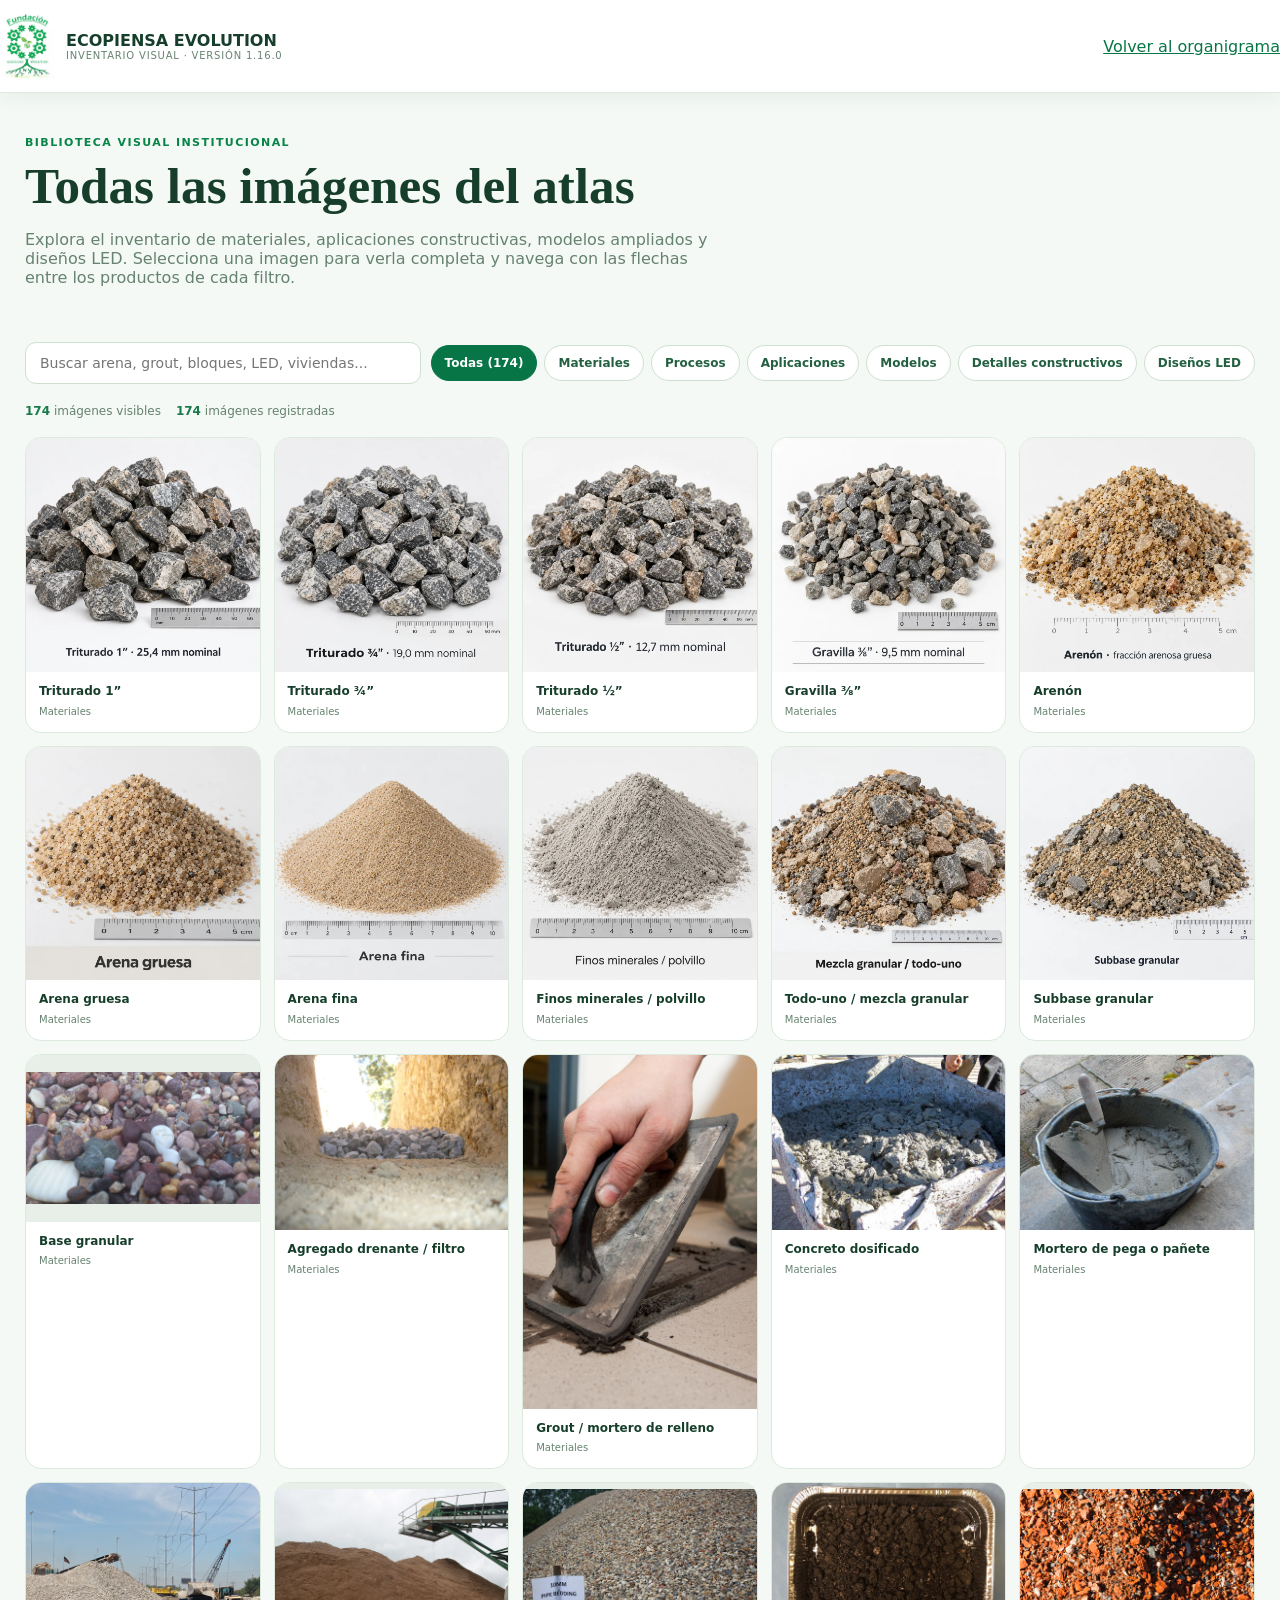
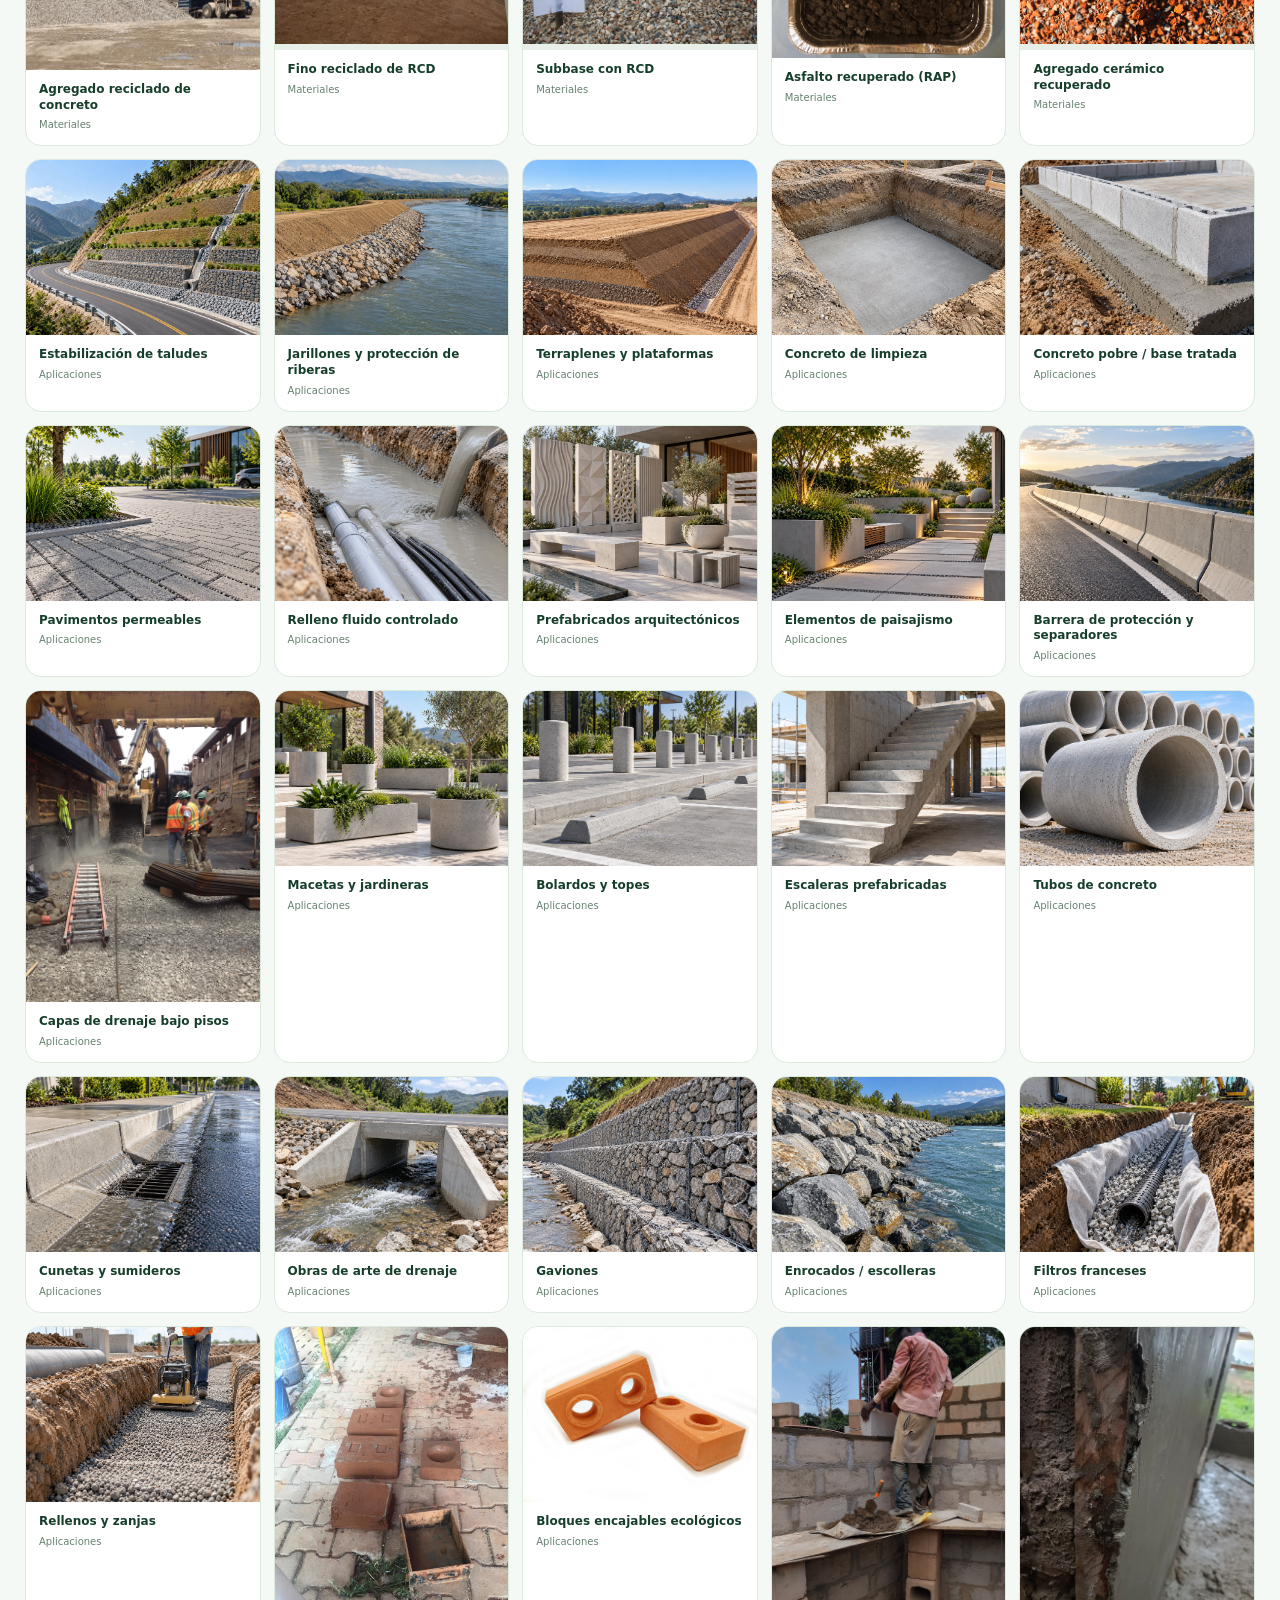
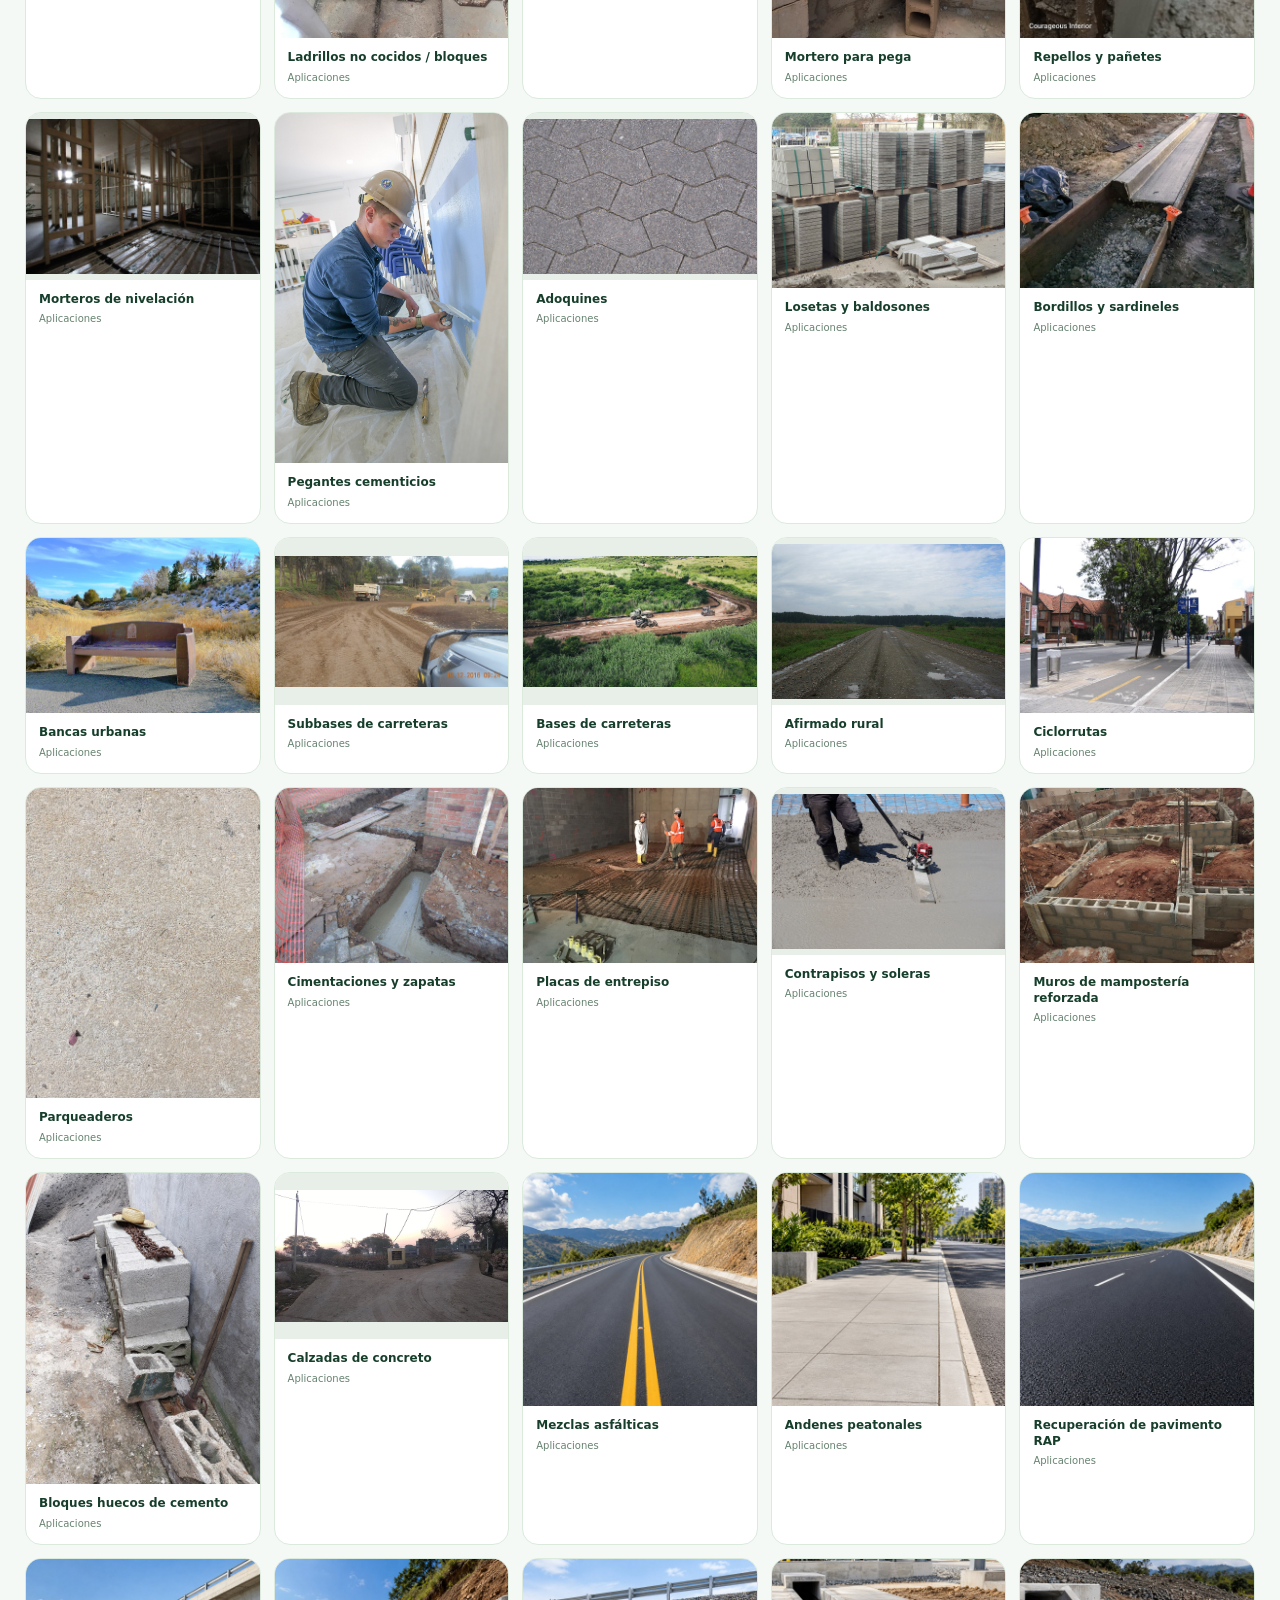
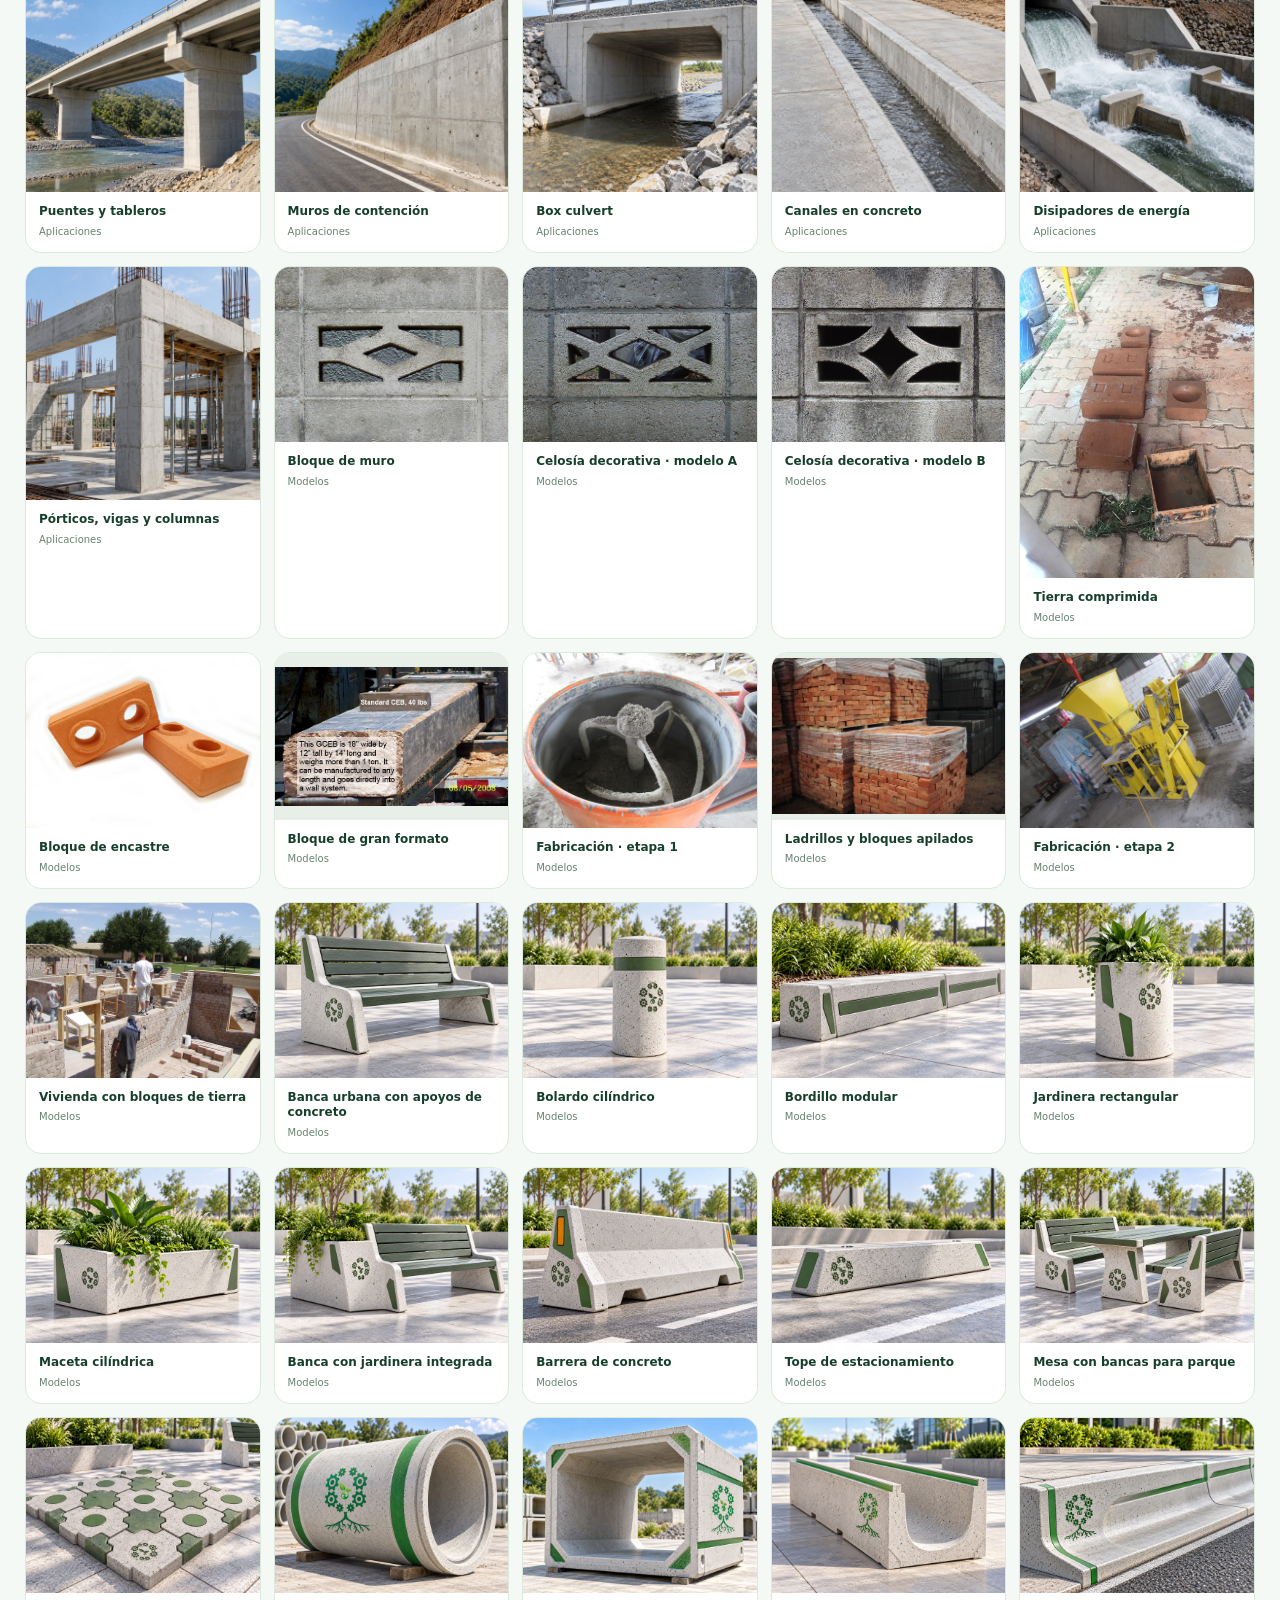
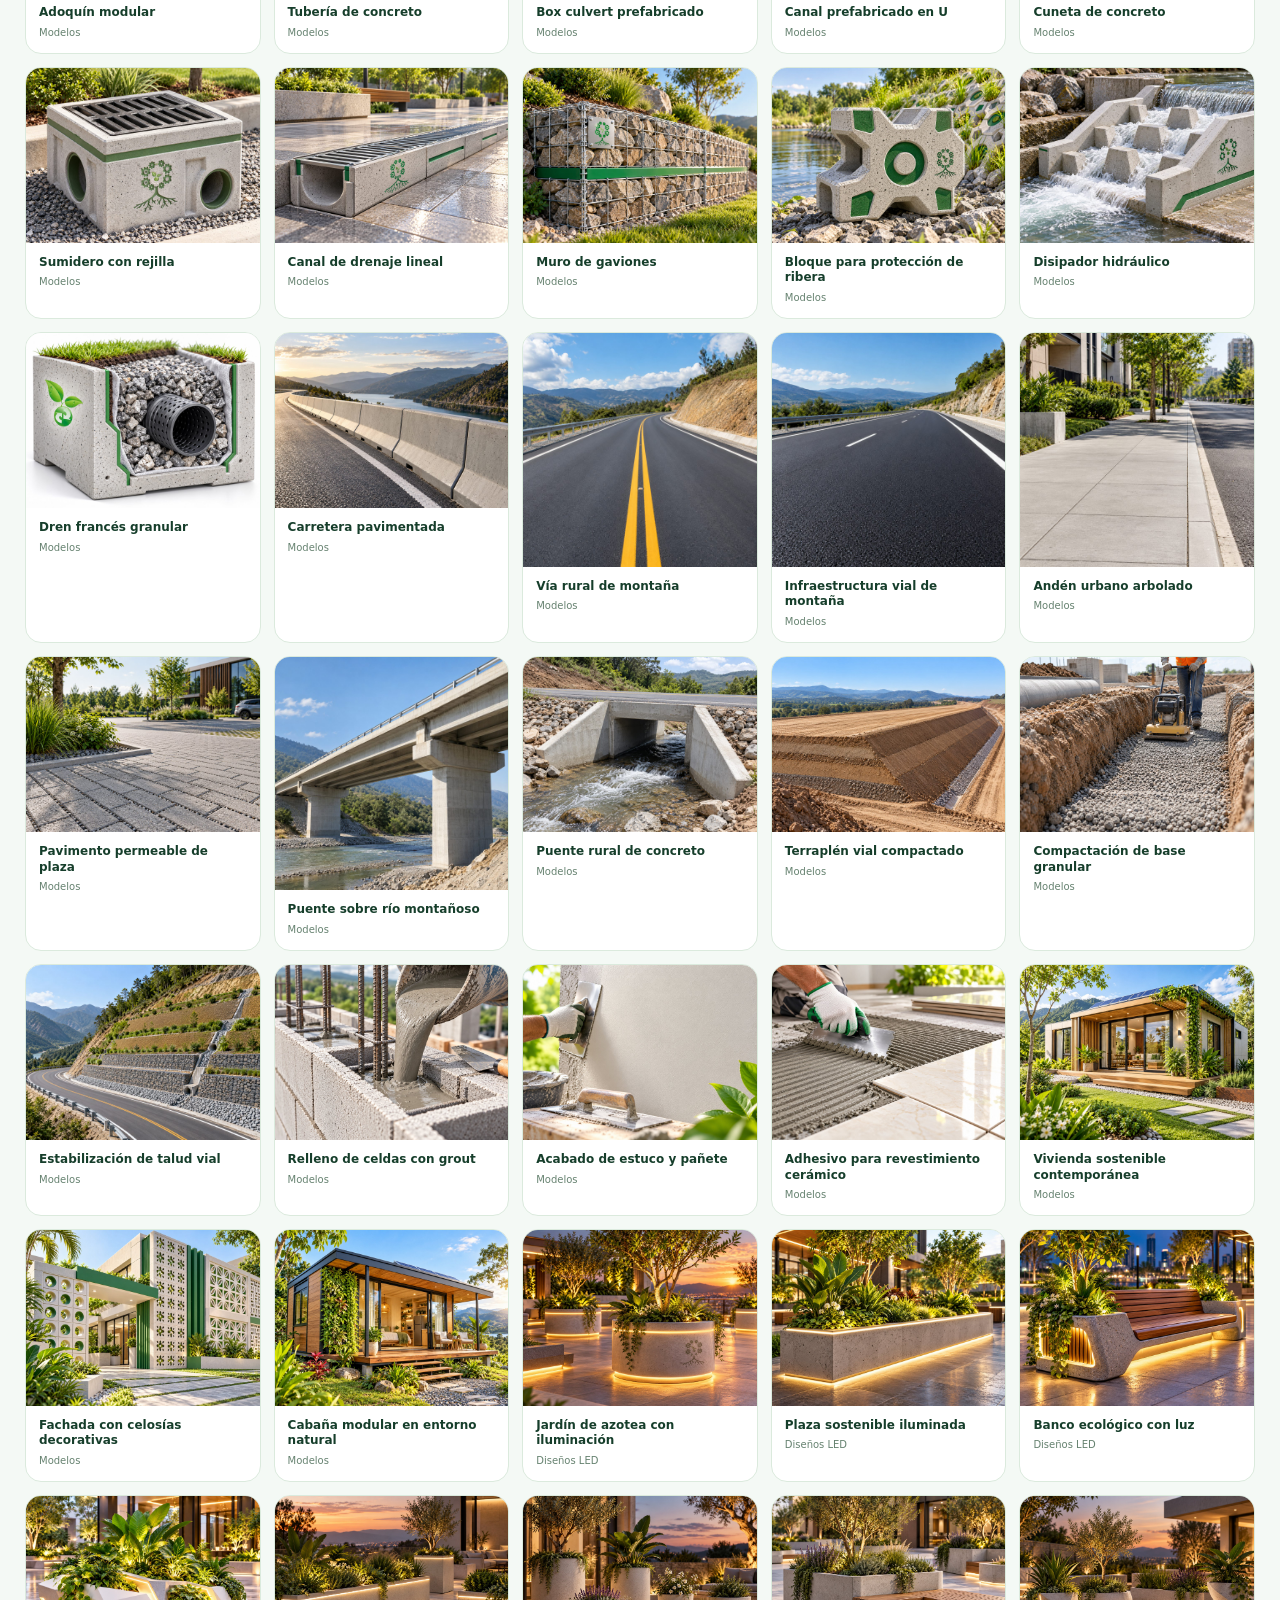
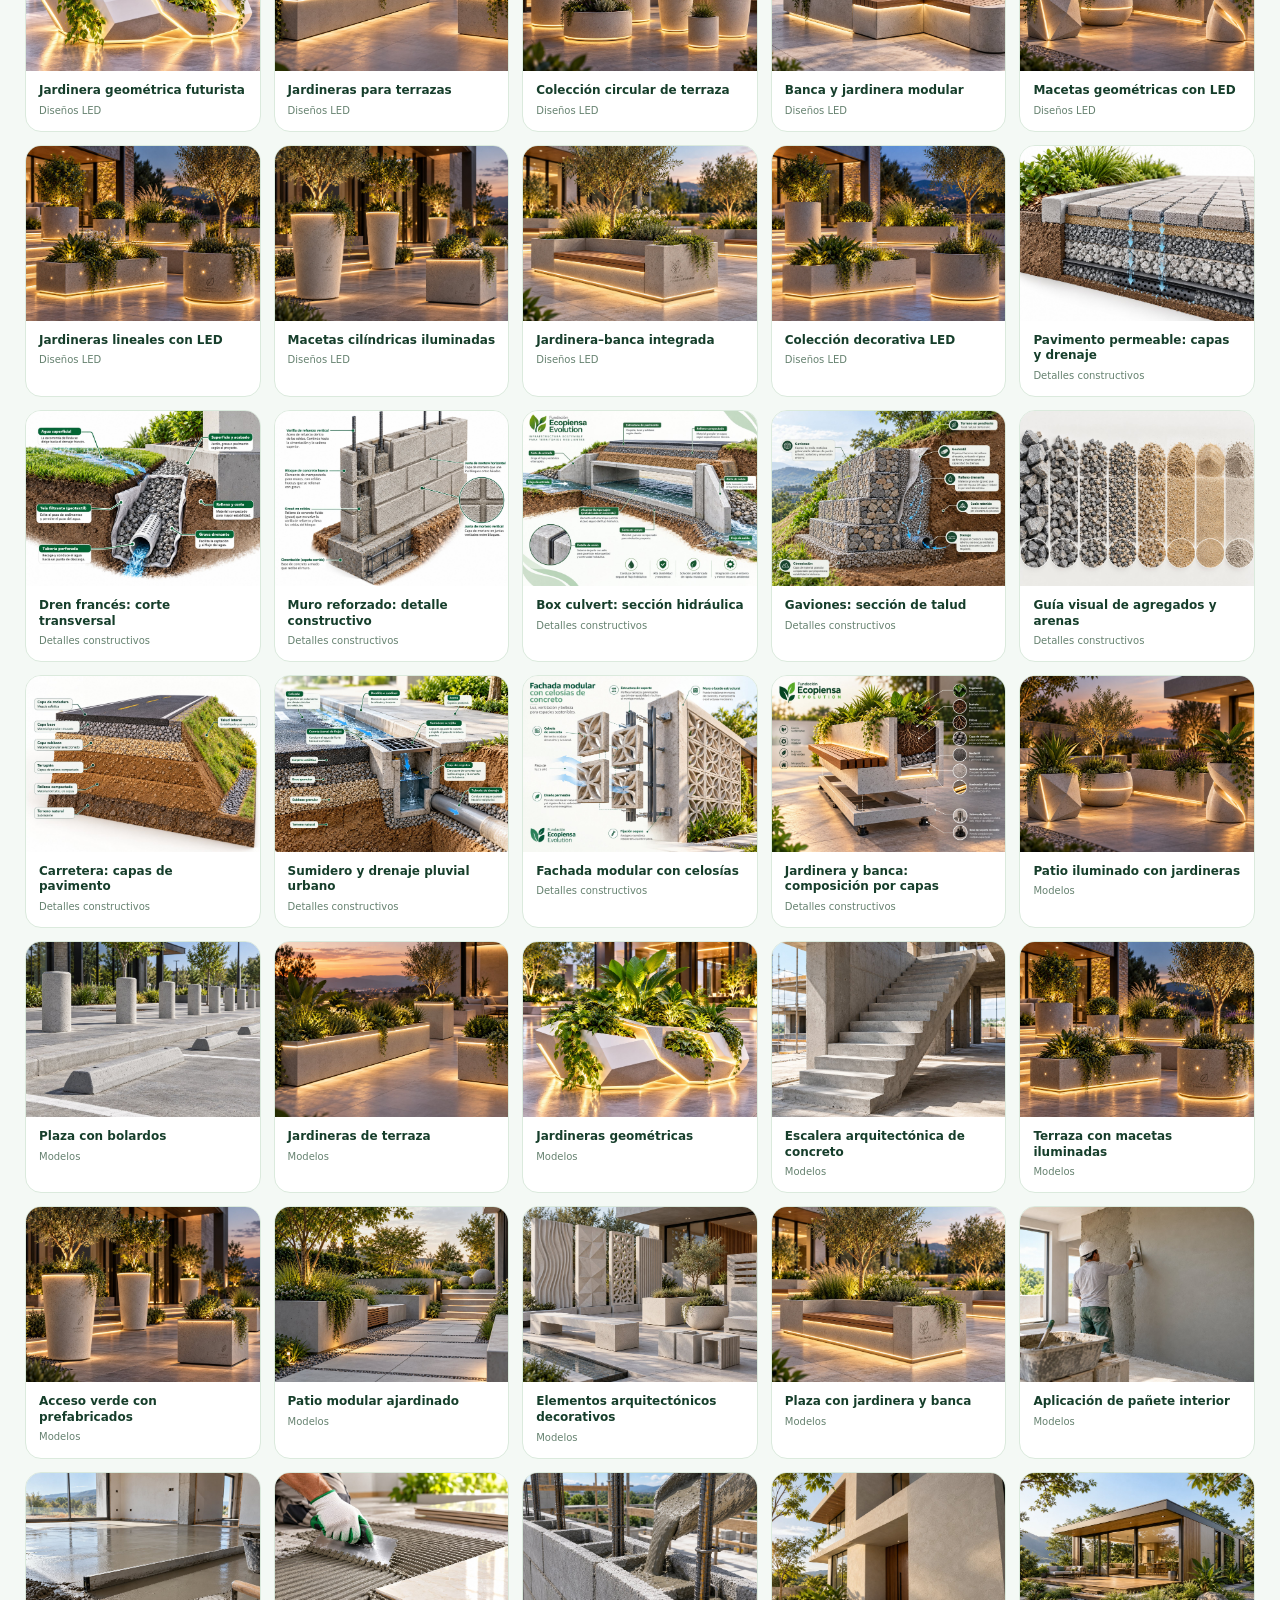
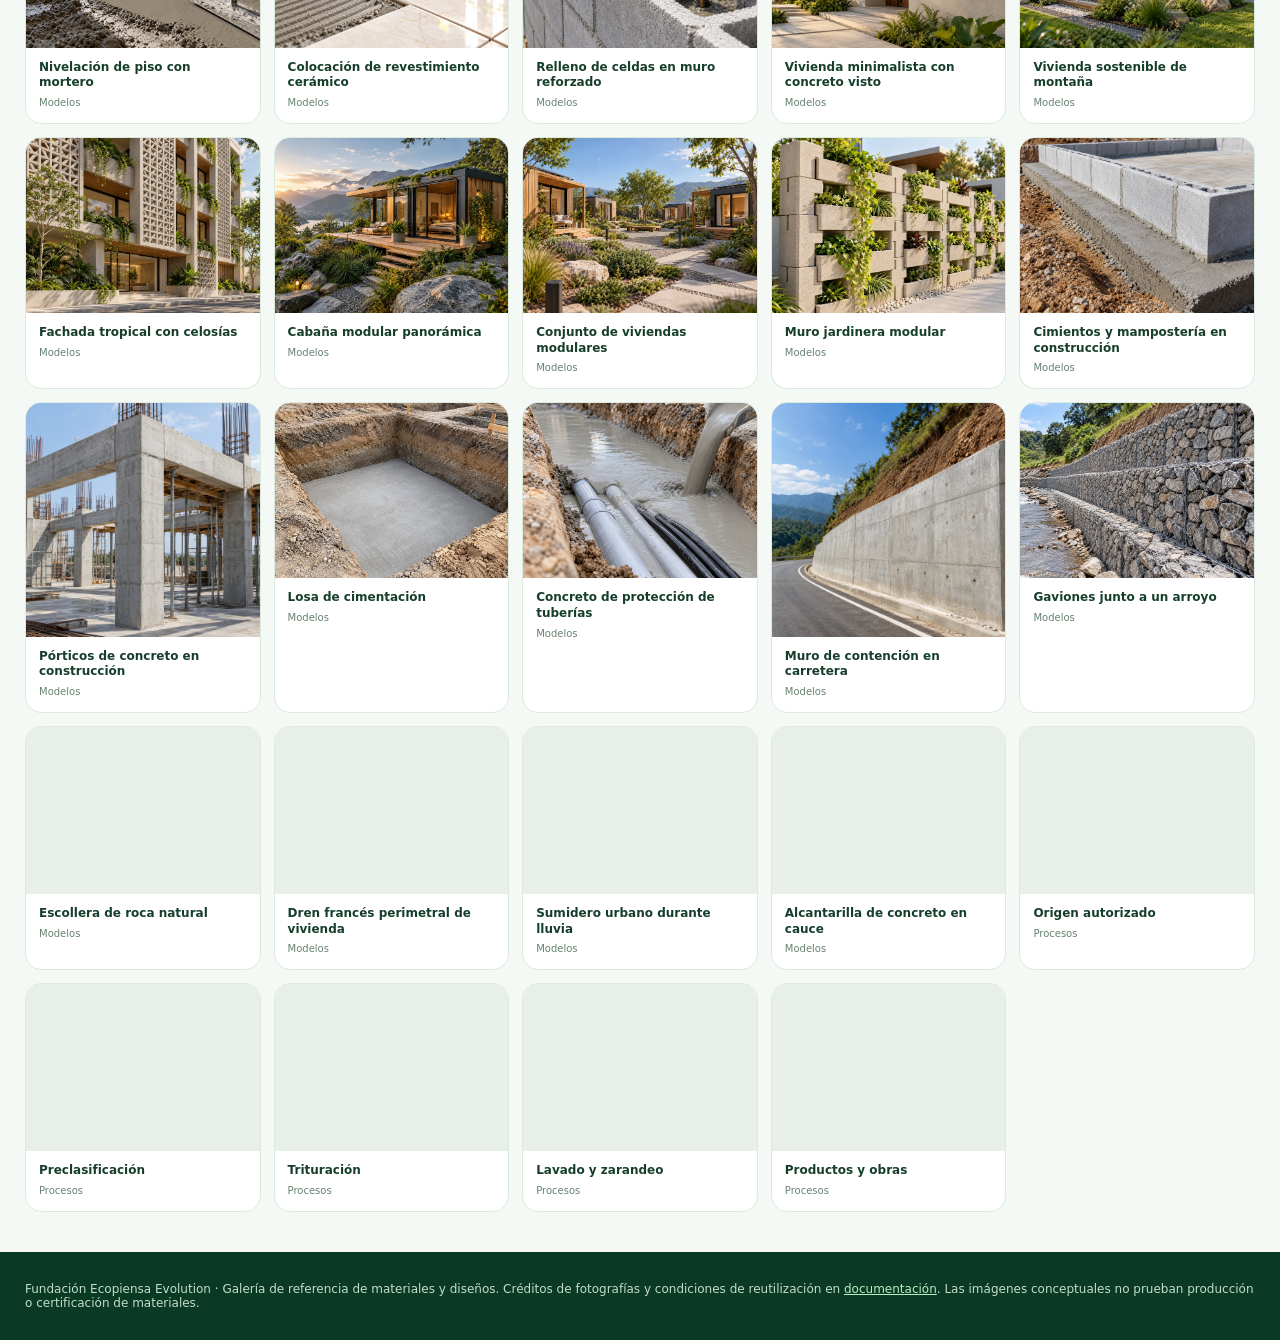
==== commit a87a7270: "feat: cinco imágenes de procesos también disponibles en galería de 174 recursos" ====
--- a/galeria-completa.html
+++ b/galeria-completa.html
@@ -50,18 +50,18 @@
 </style>
 </head>
 <body>
-<header><div class="container head"><a class="identity" href="index.html"><img src="identidad/logo-fundacion-oficial.png" alt="Logo Fundación Ecopiensa Evolution"><span>ECOPIENSA EVOLUTION<small>INVENTARIO VISUAL · VERSIÓN 1.15.0</small></span></a><a href="index.html#organigrama">Volver al organigrama</a></div></header>
+<header><div class="container head"><a class="identity" href="index.html"><img src="identidad/logo-fundacion-oficial.png" alt="Logo Fundación Ecopiensa Evolution"><span>ECOPIENSA EVOLUTION<small>INVENTARIO VISUAL · VERSIÓN 1.16.0</small></span></a><a href="index.html#organigrama">Volver al organigrama</a></div></header>
 <main class="container">
 <section class="hero"><span class="tag">Biblioteca visual institucional</span><h1>Todas las imágenes del atlas</h1><p>Explora el inventario de materiales, aplicaciones constructivas, modelos ampliados y diseños LED. Selecciona una imagen para verla completa y navega con las flechas entre los productos de cada filtro.</p></section>
 <section class="controls"><input class="search" id="query" type="search" placeholder="Buscar arena, grout, bloques, LED, viviendas..." aria-label="Buscar imágenes"><div id="filters" class="filters" aria-label="Filtrar por colección"></div></section>
-<div class="stats"><span><strong id="shown">169</strong> imágenes visibles</span><span><strong>169</strong> imágenes registradas</span><span id="errors" aria-live="polite"></span></div>
+<div class="stats"><span><strong id="shown">174</strong> imágenes visibles</span><span><strong>174</strong> imágenes registradas</span><span id="errors" aria-live="polite"></span></div>
 <section class="grid" id="grid"></section><p id="empty" class="empty" hidden>Sin resultados para esa búsqueda.</p>
 </main>
 <footer><div class="container">Fundación Ecopiensa Evolution · Galería de referencia de materiales y diseños. Créditos de fotografías y condiciones de reutilización en <a href="CREDITOS-IMAGENES.md">documentación</a>. Las imágenes conceptuales no prueban producción o certificación de materiales.</div></footer>
 <div id="viewer" class="viewer" role="dialog" aria-modal="true" aria-label="Visor de imágenes"><div class="viewer-panel"><div class="viewer-actions"><button onclick="closeViewer()" type="button">Cerrar ×</button><button onclick="move(-1)" type="button">← Anterior</button><button onclick="move(1)" type="button">Siguiente →</button></div><img id="large" class="viewer-image" alt=""><div id="viewerTitle" class="viewer-title"></div></div></div>
 <script>
-const inventory=[{"group":"Materiales","name":"Triturado 1”","path":"imagenes/materiales/paquete-01/t1.jpg"},{"group":"Materiales","name":"Triturado ¾”","path":"imagenes/materiales/paquete-01/t2.jpg"},{"group":"Materiales","name":"Triturado ½”","path":"imagenes/materiales/paquete-01/t3.jpg"},{"group":"Materiales","name":"Gravilla ⅜”","path":"imagenes/materiales/paquete-01/t4.jpg"},{"group":"Materiales","name":"Arenón","path":"imagenes/materiales/paquete-01/an.jpg"},{"group":"Materiales","name":"Arena gruesa","path":"imagenes/materiales/paquete-01/ag.jpg"},{"group":"Materiales","name":"Arena fina","path":"imagenes/materiales/paquete-01/af.jpg"},{"group":"Materiales","name":"Finos minerales / polvillo","path":"imagenes/materiales/paquete-01/pl.jpg"},{"group":"Materiales","name":"Todo-uno / mezcla granular","path":"imagenes/materiales/paquete-01/mi.jpg"},{"group":"Materiales","name":"Subbase granular","path":"imagenes/materiales/paquete-01/bs.jpg"},{"group":"Materiales","name":"Base granular","path":"imagenes/materiales/paquete-02/bg.jpg"},{"group":"Materiales","name":"Agregado drenante / filtro","path":"imagenes/materiales/paquete-02/dr.jpg"},{"group":"Materiales","name":"Grout / mortero de relleno","path":"imagenes/materiales/paquete-02/gr.jpg"},{"group":"Materiales","name":"Concreto dosificado","path":"imagenes/materiales/paquete-02/co.jpg"},{"group":"Materiales","name":"Mortero de pega o pañete","path":"imagenes/materiales/paquete-02/mo.jpg"},{"group":"Materiales","name":"Agregado reciclado de concreto","path":"imagenes/materiales/paquete-02/rc.jpg"},{"group":"Materiales","name":"Fino reciclado de RCD","path":"imagenes/materiales/paquete-02/rf.jpg"},{"group":"Materiales","name":"Subbase con RCD","path":"imagenes/materiales/paquete-02/rs.jpg"},{"group":"Materiales","name":"Asfalto recuperado (RAP)","path":"imagenes/materiales/paquete-02/ra.jpg"},{"group":"Materiales","name":"Agregado cerámico recuperado","path":"imagenes/materiales/paquete-02/rm.jpg"},{"group":"Aplicaciones","name":"Estabilización de taludes","path":"imagenes/aplicaciones/paquete-07/estabilizacion-taludes.jpg"},{"group":"Aplicaciones","name":"Jarillones y protección de riberas","path":"imagenes/aplicaciones/paquete-07/jarillones-riberas.jpg"},{"group":"Aplicaciones","name":"Terraplenes y plataformas","path":"imagenes/aplicaciones/paquete-07/terraplenes-plataformas.jpg"},{"group":"Aplicaciones","name":"Concreto de limpieza","path":"imagenes/aplicaciones/paquete-07/concreto-limpieza.jpg"},{"group":"Aplicaciones","name":"Concreto pobre / base tratada","path":"imagenes/aplicaciones/paquete-07/concreto-pobre.jpg"},{"group":"Aplicaciones","name":"Pavimentos permeables","path":"imagenes/aplicaciones/paquete-07/pavimentos-permeables.jpg"},{"group":"Aplicaciones","name":"Relleno fluido controlado","path":"imagenes/aplicaciones/paquete-07/relleno-fluido.jpg"},{"group":"Aplicaciones","name":"Prefabricados arquitectónicos","path":"imagenes/aplicaciones/paquete-07/prefabricados-arquitectonicos.jpg"},{"group":"Aplicaciones","name":"Elementos de paisajismo","path":"imagenes/aplicaciones/paquete-07/paisajismo.jpg"},{"group":"Aplicaciones","name":"Barrera de protección y separadores","path":"imagenes/aplicaciones/paquete-07/barreras-separadores.jpg"},{"group":"Aplicaciones","name":"Capas de drenaje bajo pisos","path":"imagenes/aplicaciones/paquete-08/drenaje-bajo-pisos.jpg"},{"group":"Aplicaciones","name":"Macetas y jardineras","path":"imagenes/aplicaciones/paquete-06/macetas-jardineras.jpg"},{"group":"Aplicaciones","name":"Bolardos y topes","path":"imagenes/aplicaciones/paquete-06/bolardos-topes.jpg"},{"group":"Aplicaciones","name":"Escaleras prefabricadas","path":"imagenes/aplicaciones/paquete-06/escaleras-prefabricadas.jpg"},{"group":"Aplicaciones","name":"Tubos de concreto","path":"imagenes/aplicaciones/paquete-06/tubos-concreto.jpg"},{"group":"Aplicaciones","name":"Cunetas y sumideros","path":"imagenes/aplicaciones/paquete-06/cunetas-sumideros.jpg"},{"group":"Aplicaciones","name":"Obras de arte de drenaje","path":"imagenes/aplicaciones/paquete-06/obras-arte-drenaje.jpg"},{"group":"Aplicaciones","name":"Gaviones","path":"imagenes/aplicaciones/paquete-06/gaviones.jpg"},{"group":"Aplicaciones","name":"Enrocados / escolleras","path":"imagenes/aplicaciones/paquete-06/enrocados-escolleras.jpg"},{"group":"Aplicaciones","name":"Filtros franceses","path":"imagenes/aplicaciones/paquete-06/filtros-franceses.jpg"},{"group":"Aplicaciones","name":"Rellenos y zanjas","path":"imagenes/aplicaciones/paquete-06/rellenos-zanjas.jpg"},{"group":"Aplicaciones","name":"Ladrillos no cocidos / bloques","path":"imagenes/aplicaciones/paquete-05/ladrillos-no-cocidos.jpg"},{"group":"Aplicaciones","name":"Bloques encajables ecológicos","path":"imagenes/aplicaciones/paquete-05/bloques-encajables-ecologicos.jpg"},{"group":"Aplicaciones","name":"Mortero para pega","path":"imagenes/aplicaciones/paquete-05/mortero-pega.jpg"},{"group":"Aplicaciones","name":"Repellos y pañetes","path":"imagenes/aplicaciones/paquete-05/repellos-panetes.jpg"},{"group":"Aplicaciones","name":"Morteros de nivelación","path":"imagenes/aplicaciones/paquete-05/morteros-nivelacion.jpg"},{"group":"Aplicaciones","name":"Pegantes cementicios","path":"imagenes/aplicaciones/paquete-05/pegantes-cementicios.jpg"},{"group":"Aplicaciones","name":"Adoquines","path":"imagenes/aplicaciones/paquete-05/adoquines.jpg"},{"group":"Aplicaciones","name":"Losetas y baldosones","path":"imagenes/aplicaciones/paquete-05/losetas-baldosones.jpg"},{"group":"Aplicaciones","name":"Bordillos y sardineles","path":"imagenes/aplicaciones/paquete-05/bordillos-sardineles.jpg"},{"group":"Aplicaciones","name":"Bancas urbanas","path":"imagenes/aplicaciones/paquete-05/bancas-urbanas.jpg"},{"group":"Aplicaciones","name":"Subbases de carreteras","path":"imagenes/aplicaciones/paquete-04/subbases-carreteras.jpg"},{"group":"Aplicaciones","name":"Bases de carreteras","path":"imagenes/aplicaciones/paquete-04/bases-carreteras.jpg"},{"group":"Aplicaciones","name":"Afirmado rural","path":"imagenes/aplicaciones/paquete-04/afirmado-rural.jpg"},{"group":"Aplicaciones","name":"Ciclorrutas","path":"imagenes/aplicaciones/paquete-04/ciclorrutas.jpg"},{"group":"Aplicaciones","name":"Parqueaderos","path":"imagenes/aplicaciones/paquete-04/parqueaderos.jpg"},{"group":"Aplicaciones","name":"Cimentaciones y zapatas","path":"imagenes/aplicaciones/paquete-04/cimentaciones-zapatas.jpg"},{"group":"Aplicaciones","name":"Placas de entrepiso","path":"imagenes/aplicaciones/paquete-04/placas-entrepiso.jpg"},{"group":"Aplicaciones","name":"Contrapisos y soleras","path":"imagenes/aplicaciones/paquete-04/contrapisos-soleras.jpg"},{"group":"Aplicaciones","name":"Muros de mampostería reforzada","path":"imagenes/aplicaciones/paquete-04/mamposteria-reforzada.jpg"},{"group":"Aplicaciones","name":"Bloques huecos de cemento","path":"imagenes/aplicaciones/paquete-04/bloques-huecos-cemento.jpg"},{"group":"Aplicaciones","name":"Calzadas de concreto","path":"imagenes/aplicaciones/paquete-03/calzadas-concreto.jpg"},{"group":"Aplicaciones","name":"Mezclas asfálticas","path":"imagenes/aplicaciones/paquete-03/mezclas-asfalticas.jpg"},{"group":"Aplicaciones","name":"Andenes peatonales","path":"imagenes/aplicaciones/paquete-03/andenes-peatonales.jpg"},{"group":"Aplicaciones","name":"Recuperación de pavimento RAP","path":"imagenes/aplicaciones/paquete-03/recuperacion-pavimento-rap.jpg"},{"group":"Aplicaciones","name":"Puentes y tableros","path":"imagenes/aplicaciones/paquete-03/puentes-y-tableros.jpg"},{"group":"Aplicaciones","name":"Muros de contención","path":"imagenes/aplicaciones/paquete-03/muros-contencion.jpg"},{"group":"Aplicaciones","name":"Box culvert","path":"imagenes/aplicaciones/paquete-03/box-culvert.jpg"},{"group":"Aplicaciones","name":"Canales en concreto","path":"imagenes/aplicaciones/paquete-03/canales-concreto.jpg"},{"group":"Aplicaciones","name":"Disipadores de energía","path":"imagenes/aplicaciones/paquete-03/disipadores-energia.jpg"},{"group":"Aplicaciones","name":"Pórticos, vigas y columnas","path":"imagenes/aplicaciones/paquete-03/porticos-vigas-columnas.jpg"},{"group":"Modelos","name":"Bloque de muro","path":"imagenes/modelos/paquete-09-bloques/bloque-muro.jpg"},{"group":"Modelos","name":"Celosía decorativa · modelo A","path":"imagenes/modelos/paquete-09-bloques/celosia-01.jpg"},{"group":"Modelos","name":"Celosía decorativa · modelo B","path":"imagenes/modelos/paquete-09-bloques/celosia-02.jpg"},{"group":"Modelos","name":"Tierra comprimida","path":"imagenes/modelos/paquete-09-bloques/tierra-comprimida.jpg"},{"group":"Modelos","name":"Bloque de encastre","path":"imagenes/modelos/paquete-09-bloques/encajable.jpg"},{"group":"Modelos","name":"Bloque de gran formato","path":"imagenes/modelos/paquete-09-bloques/bloque-grande.jpg"},{"group":"Modelos","name":"Fabricación · etapa 1","path":"imagenes/modelos/paquete-09-bloques/fabricacion-bloques.jpg"},{"group":"Modelos","name":"Ladrillos y bloques apilados","path":"imagenes/modelos/paquete-09-bloques/ladrillos-bloques.jpg"},{"group":"Modelos","name":"Fabricación · etapa 2","path":"imagenes/modelos/paquete-09-bloques/fabricacion-02.jpg"},{"group":"Modelos","name":"Vivienda con bloques de tierra","path":"imagenes/modelos/paquete-09-bloques/vivienda-ceb.jpg"},{"group":"Modelos","name":"Banca urbana con apoyos de concreto","path":"imagenes/modelos/paquete-10-mobiliario/banca-urbana.jpg"},{"group":"Modelos","name":"Bolardo cilíndrico","path":"imagenes/modelos/paquete-10-mobiliario/bolardo.jpg"},{"group":"Modelos","name":"Bordillo modular","path":"imagenes/modelos/paquete-10-mobiliario/bordillo.jpg"},{"group":"Modelos","name":"Jardinera rectangular","path":"imagenes/modelos/paquete-10-mobiliario/jardinera-lineal.jpg"},{"group":"Modelos","name":"Maceta cilíndrica","path":"imagenes/modelos/paquete-10-mobiliario/jardinera-cilindrica.jpg"},{"group":"Modelos","name":"Banca con jardinera integrada","path":"imagenes/modelos/paquete-10-mobiliario/banca-jardinera.jpg"},{"group":"Modelos","name":"Barrera de concreto","path":"imagenes/modelos/paquete-10-mobiliario/barrera-vial.jpg"},{"group":"Modelos","name":"Tope de estacionamiento","path":"imagenes/modelos/paquete-10-mobiliario/estacionamiento-tope.jpg"},{"group":"Modelos","name":"Mesa con bancas para parque","path":"imagenes/modelos/paquete-10-mobiliario/mesa-picnic.jpg"},{"group":"Modelos","name":"Adoquín modular","path":"imagenes/modelos/paquete-10-mobiliario/adoquin-modular.jpg"},{"group":"Modelos","name":"Tubería de concreto","path":"imagenes/modelos/paquete-11-drenajes/tubo-concreto.jpg"},{"group":"Modelos","name":"Box culvert prefabricado","path":"imagenes/modelos/paquete-11-drenajes/box-culvert.jpg"},{"group":"Modelos","name":"Canal prefabricado en U","path":"imagenes/modelos/paquete-11-drenajes/canal-prefabricado.jpg"},{"group":"Modelos","name":"Cuneta de concreto","path":"imagenes/modelos/paquete-11-drenajes/cuneta-concreto.jpg"},{"group":"Modelos","name":"Sumidero con rejilla","path":"imagenes/modelos/paquete-11-drenajes/sumidero-modular.jpg"},{"group":"Modelos","name":"Canal de drenaje lineal","path":"imagenes/modelos/paquete-11-drenajes/canal-lineal.jpg"},{"group":"Modelos","name":"Muro de gaviones","path":"imagenes/modelos/paquete-11-drenajes/gabion-modular.jpg"},{"group":"Modelos","name":"Bloque para protección de ribera","path":"imagenes/modelos/paquete-11-drenajes/proteccion-ribera.jpg"},{"group":"Modelos","name":"Disipador hidráulico","path":"imagenes/modelos/paquete-11-drenajes/disipador-energia.jpg"},{"group":"Modelos","name":"Dren francés granular","path":"imagenes/modelos/paquete-11-drenajes/dren-frances.jpg"},{"group":"Modelos","name":"Carretera pavimentada","path":"imagenes/modelos/paquete-12-vias/carretera-pavimento.jpg"},{"group":"Modelos","name":"Vía rural de montaña","path":"imagenes/modelos/paquete-12-vias/via-rural.jpg"},{"group":"Modelos","name":"Infraestructura vial de montaña","path":"imagenes/modelos/paquete-12-vias/via-montana.jpg"},{"group":"Modelos","name":"Andén urbano arbolado","path":"imagenes/modelos/paquete-12-vias/anden-peatonal.jpg"},{"group":"Modelos","name":"Pavimento permeable de plaza","path":"imagenes/modelos/paquete-12-vias/pavimento-permeable.jpg"},{"group":"Modelos","name":"Puente sobre río montañoso","path":"imagenes/modelos/paquete-12-vias/puente-principal.jpg"},{"group":"Modelos","name":"Puente rural de concreto","path":"imagenes/modelos/paquete-12-vias/puente-rural.jpg"},{"group":"Modelos","name":"Terraplén vial compactado","path":"imagenes/modelos/paquete-12-vias/base-terraplen.jpg"},{"group":"Modelos","name":"Compactación de base granular","path":"imagenes/modelos/paquete-12-vias/base-compactacion.jpg"},{"group":"Modelos","name":"Estabilización de talud vial","path":"imagenes/modelos/paquete-12-vias/estabilizacion-talud.jpg"},{"group":"Modelos","name":"Relleno de celdas con grout","path":"imagenes/modelos/paquete-13-morteros/grout-mamposteria.jpg"},{"group":"Modelos","name":"Acabado de estuco y pañete","path":"imagenes/modelos/paquete-13-morteros/estuco-pared.jpg"},{"group":"Modelos","name":"Adhesivo para revestimiento cerámico","path":"imagenes/modelos/paquete-13-morteros/adhesivo-baldosas.jpg"},{"group":"Modelos","name":"Vivienda sostenible contemporánea","path":"imagenes/modelos/paquete-14-viviendas/casa-sostenible.jpg"},{"group":"Modelos","name":"Fachada con celosías decorativas","path":"imagenes/modelos/paquete-14-viviendas/fachada-celosias.jpg"},{"group":"Modelos","name":"Cabaña modular en entorno natural","path":"imagenes/modelos/paquete-14-viviendas/cabana-modular.jpg"},{"group":"Diseños LED","name":"Jardín de azotea con iluminación","path":"imagenes/disenos/macetas-led/led-jardin-azotea.jpg"},{"group":"Diseños LED","name":"Plaza sostenible iluminada","path":"imagenes/disenos/macetas-led/led-plaza-sostenible.jpg"},{"group":"Diseños LED","name":"Banco ecológico con luz","path":"imagenes/disenos/macetas-led/led-banco-iluminado.jpg"},{"group":"Diseños LED","name":"Jardinera geométrica futurista","path":"imagenes/disenos/macetas-led/led-jardinera-geometrica.jpg"},{"group":"Diseños LED","name":"Jardineras para terrazas","path":"imagenes/disenos/macetas-led/led-terraza-lineal.jpg"},{"group":"Diseños LED","name":"Colección circular de terraza","path":"imagenes/disenos/macetas-led/led-cilindros-terraza.jpg"},{"group":"Diseños LED","name":"Banca y jardinera modular","path":"imagenes/disenos/macetas-led/led-banca-jardin.jpg"},{"group":"Diseños LED","name":"Macetas geométricas con LED","path":"imagenes/disenos/macetas-led/led-macetas-geometricas.jpg"},{"group":"Diseños LED","name":"Jardineras lineales con LED","path":"imagenes/disenos/macetas-led/led-jardineras-lineales.jpg"},{"group":"Diseños LED","name":"Macetas cilíndricas iluminadas","path":"imagenes/disenos/macetas-led/led-macetas-cilindricas.jpg"},{"group":"Diseños LED","name":"Jardinera–banca integrada","path":"imagenes/disenos/macetas-led/led-maceta-banca.jpg"},{"group":"Diseños LED","name":"Colección decorativa LED","path":"imagenes/disenos/macetas-led/led-macetas-decorativas.jpg"},{"group":"Detalles constructivos","name":"Pavimento permeable: capas y drenaje","path":"imagenes/modelos/paquete-15-detalles/pavimento-permeable.jpg"},{"group":"Detalles constructivos","name":"Dren francés: corte transversal","path":"imagenes/modelos/paquete-15-detalles/dren-frances-corte.jpg"},{"group":"Detalles constructivos","name":"Muro reforzado: detalle constructivo","path":"imagenes/modelos/paquete-15-detalles/muro-mamposteria-corte.jpg"},{"group":"Detalles constructivos","name":"Box culvert: sección hidráulica","path":"imagenes/modelos/paquete-15-detalles/box-culvert-corte.jpg"},{"group":"Detalles constructivos","name":"Gaviones: sección de talud","path":"imagenes/modelos/paquete-15-detalles/gaviones-corte.jpg"},{"group":"Detalles constructivos","name":"Guía visual de agregados y arenas","path":"imagenes/modelos/paquete-15-detalles/granulometria-guia.jpg"},{"group":"Detalles constructivos","name":"Carretera: capas de pavimento","path":"imagenes/modelos/paquete-15-detalles/carretera-corte.jpg"},{"group":"Detalles constructivos","name":"Sumidero y drenaje pluvial urbano","path":"imagenes/modelos/paquete-15-detalles/drenaje-pluvial.jpg"},{"group":"Detalles constructivos","name":"Fachada modular con celosías","path":"imagenes/modelos/paquete-15-detalles/fachada-celosias-corte.jpg"},{"group":"Detalles constructivos","name":"Jardinera y banca: composición por capas","path":"imagenes/modelos/paquete-15-detalles/jardinera-banca-corte.jpg"},{"group":"Modelos","name":"Patio iluminado con jardineras","path":"imagenes/modelos/paquete-16-paisajismo/patio-nocturno.jpg"},{"group":"Modelos","name":"Plaza con bolardos","path":"imagenes/modelos/paquete-16-paisajismo/plaza-bolardos.jpg"},{"group":"Modelos","name":"Jardineras de terraza","path":"imagenes/modelos/paquete-16-paisajismo/jardineras-terraza.jpg"},{"group":"Modelos","name":"Jardineras geométricas","path":"imagenes/modelos/paquete-16-paisajismo/jardineras-geometricas.jpg"},{"group":"Modelos","name":"Escalera arquitectónica de concreto","path":"imagenes/modelos/paquete-16-paisajismo/escalera-concreto.jpg"},{"group":"Modelos","name":"Terraza con macetas iluminadas","path":"imagenes/modelos/paquete-16-paisajismo/macetas-luminosas.jpg"},{"group":"Modelos","name":"Acceso verde con prefabricados","path":"imagenes/modelos/paquete-16-paisajismo/acceso-paisajismo.jpg"},{"group":"Modelos","name":"Patio modular ajardinado","path":"imagenes/modelos/paquete-16-paisajismo/patio-modular.jpg"},{"group":"Modelos","name":"Elementos arquitectónicos decorativos","path":"imagenes/modelos/paquete-16-paisajismo/elementos-arquitectonicos.jpg"},{"group":"Modelos","name":"Plaza con jardinera y banca","path":"imagenes/modelos/paquete-16-paisajismo/plaza-jardinera-banca.jpg"},{"group":"Modelos","name":"Aplicación de pañete interior","path":"imagenes/modelos/paquete-17-acabados-viviendas/panete-interior.jpg"},{"group":"Modelos","name":"Nivelación de piso con mortero","path":"imagenes/modelos/paquete-17-acabados-viviendas/nivelacion-piso.jpg"},{"group":"Modelos","name":"Colocación de revestimiento cerámico","path":"imagenes/modelos/paquete-17-acabados-viviendas/revestimiento-ceramico.jpg"},{"group":"Modelos","name":"Relleno de celdas en muro reforzado","path":"imagenes/modelos/paquete-17-acabados-viviendas/grout-celdas.jpg"},{"group":"Modelos","name":"Vivienda minimalista con concreto visto","path":"imagenes/modelos/paquete-17-acabados-viviendas/vivienda-minimalista.jpg"},{"group":"Modelos","name":"Vivienda sostenible de montaña","path":"imagenes/modelos/paquete-17-acabados-viviendas/vivienda-montana.jpg"},{"group":"Modelos","name":"Fachada tropical con celosías","path":"imagenes/modelos/paquete-17-acabados-viviendas/fachada-celosias.jpg"},{"group":"Modelos","name":"Cabaña modular panorámica","path":"imagenes/modelos/paquete-17-acabados-viviendas/cabana-montana.jpg"},{"group":"Modelos","name":"Conjunto de viviendas modulares","path":"imagenes/modelos/paquete-17-acabados-viviendas/comunidad-modular.jpg"},{"group":"Modelos","name":"Muro jardinera modular","path":"imagenes/modelos/paquete-17-acabados-viviendas/muro-verde-modular.jpg"},{"group":"Modelos","name":"Cimientos y mampostería en construcción","path":"imagenes/modelos/paquete-18-estructuras-hidraulica/cimientos-mamposteria.jpg"},{"group":"Modelos","name":"Pórticos de concreto en construcción","path":"imagenes/modelos/paquete-18-estructuras-hidraulica/estructura-concreto.jpg"},{"group":"Modelos","name":"Losa de cimentación","path":"imagenes/modelos/paquete-18-estructuras-hidraulica/losa-cimentacion.jpg"},{"group":"Modelos","name":"Concreto de protección de tuberías","path":"imagenes/modelos/paquete-18-estructuras-hidraulica/concreto-tuberias.jpg"},{"group":"Modelos","name":"Muro de contención en carretera","path":"imagenes/modelos/paquete-18-estructuras-hidraulica/contencion-vial.jpg"},{"group":"Modelos","name":"Gaviones junto a un arroyo","path":"imagenes/modelos/paquete-18-estructuras-hidraulica/gaviones-arroyo.jpg"},{"group":"Modelos","name":"Escollera de roca natural","path":"imagenes/modelos/paquete-18-estructuras-hidraulica/escollera-rio.jpg"},{"group":"Modelos","name":"Dren francés perimetral de vivienda","path":"imagenes/modelos/paquete-18-estructuras-hidraulica/dren-frances-vivienda.jpg"},{"group":"Modelos","name":"Sumidero urbano durante lluvia","path":"imagenes/modelos/paquete-18-estructuras-hidraulica/desague-urbano.jpg"},{"group":"Modelos","name":"Alcantarilla de concreto en cauce","path":"imagenes/modelos/paquete-18-estructuras-hidraulica/alcantarilla-concreto.jpg"}];
-const groups=['Todas','Materiales','Aplicaciones','Modelos','Detalles constructivos','Diseños LED'];
+const inventory=[{"group":"Materiales","name":"Triturado 1”","path":"imagenes/materiales/paquete-01/t1.jpg"},{"group":"Materiales","name":"Triturado ¾”","path":"imagenes/materiales/paquete-01/t2.jpg"},{"group":"Materiales","name":"Triturado ½”","path":"imagenes/materiales/paquete-01/t3.jpg"},{"group":"Materiales","name":"Gravilla ⅜”","path":"imagenes/materiales/paquete-01/t4.jpg"},{"group":"Materiales","name":"Arenón","path":"imagenes/materiales/paquete-01/an.jpg"},{"group":"Materiales","name":"Arena gruesa","path":"imagenes/materiales/paquete-01/ag.jpg"},{"group":"Materiales","name":"Arena fina","path":"imagenes/materiales/paquete-01/af.jpg"},{"group":"Materiales","name":"Finos minerales / polvillo","path":"imagenes/materiales/paquete-01/pl.jpg"},{"group":"Materiales","name":"Todo-uno / mezcla granular","path":"imagenes/materiales/paquete-01/mi.jpg"},{"group":"Materiales","name":"Subbase granular","path":"imagenes/materiales/paquete-01/bs.jpg"},{"group":"Materiales","name":"Base granular","path":"imagenes/materiales/paquete-02/bg.jpg"},{"group":"Materiales","name":"Agregado drenante / filtro","path":"imagenes/materiales/paquete-02/dr.jpg"},{"group":"Materiales","name":"Grout / mortero de relleno","path":"imagenes/materiales/paquete-02/gr.jpg"},{"group":"Materiales","name":"Concreto dosificado","path":"imagenes/materiales/paquete-02/co.jpg"},{"group":"Materiales","name":"Mortero de pega o pañete","path":"imagenes/materiales/paquete-02/mo.jpg"},{"group":"Materiales","name":"Agregado reciclado de concreto","path":"imagenes/materiales/paquete-02/rc.jpg"},{"group":"Materiales","name":"Fino reciclado de RCD","path":"imagenes/materiales/paquete-02/rf.jpg"},{"group":"Materiales","name":"Subbase con RCD","path":"imagenes/materiales/paquete-02/rs.jpg"},{"group":"Materiales","name":"Asfalto recuperado (RAP)","path":"imagenes/materiales/paquete-02/ra.jpg"},{"group":"Materiales","name":"Agregado cerámico recuperado","path":"imagenes/materiales/paquete-02/rm.jpg"},{"group":"Aplicaciones","name":"Estabilización de taludes","path":"imagenes/aplicaciones/paquete-07/estabilizacion-taludes.jpg"},{"group":"Aplicaciones","name":"Jarillones y protección de riberas","path":"imagenes/aplicaciones/paquete-07/jarillones-riberas.jpg"},{"group":"Aplicaciones","name":"Terraplenes y plataformas","path":"imagenes/aplicaciones/paquete-07/terraplenes-plataformas.jpg"},{"group":"Aplicaciones","name":"Concreto de limpieza","path":"imagenes/aplicaciones/paquete-07/concreto-limpieza.jpg"},{"group":"Aplicaciones","name":"Concreto pobre / base tratada","path":"imagenes/aplicaciones/paquete-07/concreto-pobre.jpg"},{"group":"Aplicaciones","name":"Pavimentos permeables","path":"imagenes/aplicaciones/paquete-07/pavimentos-permeables.jpg"},{"group":"Aplicaciones","name":"Relleno fluido controlado","path":"imagenes/aplicaciones/paquete-07/relleno-fluido.jpg"},{"group":"Aplicaciones","name":"Prefabricados arquitectónicos","path":"imagenes/aplicaciones/paquete-07/prefabricados-arquitectonicos.jpg"},{"group":"Aplicaciones","name":"Elementos de paisajismo","path":"imagenes/aplicaciones/paquete-07/paisajismo.jpg"},{"group":"Aplicaciones","name":"Barrera de protección y separadores","path":"imagenes/aplicaciones/paquete-07/barreras-separadores.jpg"},{"group":"Aplicaciones","name":"Capas de drenaje bajo pisos","path":"imagenes/aplicaciones/paquete-08/drenaje-bajo-pisos.jpg"},{"group":"Aplicaciones","name":"Macetas y jardineras","path":"imagenes/aplicaciones/paquete-06/macetas-jardineras.jpg"},{"group":"Aplicaciones","name":"Bolardos y topes","path":"imagenes/aplicaciones/paquete-06/bolardos-topes.jpg"},{"group":"Aplicaciones","name":"Escaleras prefabricadas","path":"imagenes/aplicaciones/paquete-06/escaleras-prefabricadas.jpg"},{"group":"Aplicaciones","name":"Tubos de concreto","path":"imagenes/aplicaciones/paquete-06/tubos-concreto.jpg"},{"group":"Aplicaciones","name":"Cunetas y sumideros","path":"imagenes/aplicaciones/paquete-06/cunetas-sumideros.jpg"},{"group":"Aplicaciones","name":"Obras de arte de drenaje","path":"imagenes/aplicaciones/paquete-06/obras-arte-drenaje.jpg"},{"group":"Aplicaciones","name":"Gaviones","path":"imagenes/aplicaciones/paquete-06/gaviones.jpg"},{"group":"Aplicaciones","name":"Enrocados / escolleras","path":"imagenes/aplicaciones/paquete-06/enrocados-escolleras.jpg"},{"group":"Aplicaciones","name":"Filtros franceses","path":"imagenes/aplicaciones/paquete-06/filtros-franceses.jpg"},{"group":"Aplicaciones","name":"Rellenos y zanjas","path":"imagenes/aplicaciones/paquete-06/rellenos-zanjas.jpg"},{"group":"Aplicaciones","name":"Ladrillos no cocidos / bloques","path":"imagenes/aplicaciones/paquete-05/ladrillos-no-cocidos.jpg"},{"group":"Aplicaciones","name":"Bloques encajables ecológicos","path":"imagenes/aplicaciones/paquete-05/bloques-encajables-ecologicos.jpg"},{"group":"Aplicaciones","name":"Mortero para pega","path":"imagenes/aplicaciones/paquete-05/mortero-pega.jpg"},{"group":"Aplicaciones","name":"Repellos y pañetes","path":"imagenes/aplicaciones/paquete-05/repellos-panetes.jpg"},{"group":"Aplicaciones","name":"Morteros de nivelación","path":"imagenes/aplicaciones/paquete-05/morteros-nivelacion.jpg"},{"group":"Aplicaciones","name":"Pegantes cementicios","path":"imagenes/aplicaciones/paquete-05/pegantes-cementicios.jpg"},{"group":"Aplicaciones","name":"Adoquines","path":"imagenes/aplicaciones/paquete-05/adoquines.jpg"},{"group":"Aplicaciones","name":"Losetas y baldosones","path":"imagenes/aplicaciones/paquete-05/losetas-baldosones.jpg"},{"group":"Aplicaciones","name":"Bordillos y sardineles","path":"imagenes/aplicaciones/paquete-05/bordillos-sardineles.jpg"},{"group":"Aplicaciones","name":"Bancas urbanas","path":"imagenes/aplicaciones/paquete-05/bancas-urbanas.jpg"},{"group":"Aplicaciones","name":"Subbases de carreteras","path":"imagenes/aplicaciones/paquete-04/subbases-carreteras.jpg"},{"group":"Aplicaciones","name":"Bases de carreteras","path":"imagenes/aplicaciones/paquete-04/bases-carreteras.jpg"},{"group":"Aplicaciones","name":"Afirmado rural","path":"imagenes/aplicaciones/paquete-04/afirmado-rural.jpg"},{"group":"Aplicaciones","name":"Ciclorrutas","path":"imagenes/aplicaciones/paquete-04/ciclorrutas.jpg"},{"group":"Aplicaciones","name":"Parqueaderos","path":"imagenes/aplicaciones/paquete-04/parqueaderos.jpg"},{"group":"Aplicaciones","name":"Cimentaciones y zapatas","path":"imagenes/aplicaciones/paquete-04/cimentaciones-zapatas.jpg"},{"group":"Aplicaciones","name":"Placas de entrepiso","path":"imagenes/aplicaciones/paquete-04/placas-entrepiso.jpg"},{"group":"Aplicaciones","name":"Contrapisos y soleras","path":"imagenes/aplicaciones/paquete-04/contrapisos-soleras.jpg"},{"group":"Aplicaciones","name":"Muros de mampostería reforzada","path":"imagenes/aplicaciones/paquete-04/mamposteria-reforzada.jpg"},{"group":"Aplicaciones","name":"Bloques huecos de cemento","path":"imagenes/aplicaciones/paquete-04/bloques-huecos-cemento.jpg"},{"group":"Aplicaciones","name":"Calzadas de concreto","path":"imagenes/aplicaciones/paquete-03/calzadas-concreto.jpg"},{"group":"Aplicaciones","name":"Mezclas asfálticas","path":"imagenes/aplicaciones/paquete-03/mezclas-asfalticas.jpg"},{"group":"Aplicaciones","name":"Andenes peatonales","path":"imagenes/aplicaciones/paquete-03/andenes-peatonales.jpg"},{"group":"Aplicaciones","name":"Recuperación de pavimento RAP","path":"imagenes/aplicaciones/paquete-03/recuperacion-pavimento-rap.jpg"},{"group":"Aplicaciones","name":"Puentes y tableros","path":"imagenes/aplicaciones/paquete-03/puentes-y-tableros.jpg"},{"group":"Aplicaciones","name":"Muros de contención","path":"imagenes/aplicaciones/paquete-03/muros-contencion.jpg"},{"group":"Aplicaciones","name":"Box culvert","path":"imagenes/aplicaciones/paquete-03/box-culvert.jpg"},{"group":"Aplicaciones","name":"Canales en concreto","path":"imagenes/aplicaciones/paquete-03/canales-concreto.jpg"},{"group":"Aplicaciones","name":"Disipadores de energía","path":"imagenes/aplicaciones/paquete-03/disipadores-energia.jpg"},{"group":"Aplicaciones","name":"Pórticos, vigas y columnas","path":"imagenes/aplicaciones/paquete-03/porticos-vigas-columnas.jpg"},{"group":"Modelos","name":"Bloque de muro","path":"imagenes/modelos/paquete-09-bloques/bloque-muro.jpg"},{"group":"Modelos","name":"Celosía decorativa · modelo A","path":"imagenes/modelos/paquete-09-bloques/celosia-01.jpg"},{"group":"Modelos","name":"Celosía decorativa · modelo B","path":"imagenes/modelos/paquete-09-bloques/celosia-02.jpg"},{"group":"Modelos","name":"Tierra comprimida","path":"imagenes/modelos/paquete-09-bloques/tierra-comprimida.jpg"},{"group":"Modelos","name":"Bloque de encastre","path":"imagenes/modelos/paquete-09-bloques/encajable.jpg"},{"group":"Modelos","name":"Bloque de gran formato","path":"imagenes/modelos/paquete-09-bloques/bloque-grande.jpg"},{"group":"Modelos","name":"Fabricación · etapa 1","path":"imagenes/modelos/paquete-09-bloques/fabricacion-bloques.jpg"},{"group":"Modelos","name":"Ladrillos y bloques apilados","path":"imagenes/modelos/paquete-09-bloques/ladrillos-bloques.jpg"},{"group":"Modelos","name":"Fabricación · etapa 2","path":"imagenes/modelos/paquete-09-bloques/fabricacion-02.jpg"},{"group":"Modelos","name":"Vivienda con bloques de tierra","path":"imagenes/modelos/paquete-09-bloques/vivienda-ceb.jpg"},{"group":"Modelos","name":"Banca urbana con apoyos de concreto","path":"imagenes/modelos/paquete-10-mobiliario/banca-urbana.jpg"},{"group":"Modelos","name":"Bolardo cilíndrico","path":"imagenes/modelos/paquete-10-mobiliario/bolardo.jpg"},{"group":"Modelos","name":"Bordillo modular","path":"imagenes/modelos/paquete-10-mobiliario/bordillo.jpg"},{"group":"Modelos","name":"Jardinera rectangular","path":"imagenes/modelos/paquete-10-mobiliario/jardinera-lineal.jpg"},{"group":"Modelos","name":"Maceta cilíndrica","path":"imagenes/modelos/paquete-10-mobiliario/jardinera-cilindrica.jpg"},{"group":"Modelos","name":"Banca con jardinera integrada","path":"imagenes/modelos/paquete-10-mobiliario/banca-jardinera.jpg"},{"group":"Modelos","name":"Barrera de concreto","path":"imagenes/modelos/paquete-10-mobiliario/barrera-vial.jpg"},{"group":"Modelos","name":"Tope de estacionamiento","path":"imagenes/modelos/paquete-10-mobiliario/estacionamiento-tope.jpg"},{"group":"Modelos","name":"Mesa con bancas para parque","path":"imagenes/modelos/paquete-10-mobiliario/mesa-picnic.jpg"},{"group":"Modelos","name":"Adoquín modular","path":"imagenes/modelos/paquete-10-mobiliario/adoquin-modular.jpg"},{"group":"Modelos","name":"Tubería de concreto","path":"imagenes/modelos/paquete-11-drenajes/tubo-concreto.jpg"},{"group":"Modelos","name":"Box culvert prefabricado","path":"imagenes/modelos/paquete-11-drenajes/box-culvert.jpg"},{"group":"Modelos","name":"Canal prefabricado en U","path":"imagenes/modelos/paquete-11-drenajes/canal-prefabricado.jpg"},{"group":"Modelos","name":"Cuneta de concreto","path":"imagenes/modelos/paquete-11-drenajes/cuneta-concreto.jpg"},{"group":"Modelos","name":"Sumidero con rejilla","path":"imagenes/modelos/paquete-11-drenajes/sumidero-modular.jpg"},{"group":"Modelos","name":"Canal de drenaje lineal","path":"imagenes/modelos/paquete-11-drenajes/canal-lineal.jpg"},{"group":"Modelos","name":"Muro de gaviones","path":"imagenes/modelos/paquete-11-drenajes/gabion-modular.jpg"},{"group":"Modelos","name":"Bloque para protección de ribera","path":"imagenes/modelos/paquete-11-drenajes/proteccion-ribera.jpg"},{"group":"Modelos","name":"Disipador hidráulico","path":"imagenes/modelos/paquete-11-drenajes/disipador-energia.jpg"},{"group":"Modelos","name":"Dren francés granular","path":"imagenes/modelos/paquete-11-drenajes/dren-frances.jpg"},{"group":"Modelos","name":"Carretera pavimentada","path":"imagenes/modelos/paquete-12-vias/carretera-pavimento.jpg"},{"group":"Modelos","name":"Vía rural de montaña","path":"imagenes/modelos/paquete-12-vias/via-rural.jpg"},{"group":"Modelos","name":"Infraestructura vial de montaña","path":"imagenes/modelos/paquete-12-vias/via-montana.jpg"},{"group":"Modelos","name":"Andén urbano arbolado","path":"imagenes/modelos/paquete-12-vias/anden-peatonal.jpg"},{"group":"Modelos","name":"Pavimento permeable de plaza","path":"imagenes/modelos/paquete-12-vias/pavimento-permeable.jpg"},{"group":"Modelos","name":"Puente sobre río montañoso","path":"imagenes/modelos/paquete-12-vias/puente-principal.jpg"},{"group":"Modelos","name":"Puente rural de concreto","path":"imagenes/modelos/paquete-12-vias/puente-rural.jpg"},{"group":"Modelos","name":"Terraplén vial compactado","path":"imagenes/modelos/paquete-12-vias/base-terraplen.jpg"},{"group":"Modelos","name":"Compactación de base granular","path":"imagenes/modelos/paquete-12-vias/base-compactacion.jpg"},{"group":"Modelos","name":"Estabilización de talud vial","path":"imagenes/modelos/paquete-12-vias/estabilizacion-talud.jpg"},{"group":"Modelos","name":"Relleno de celdas con grout","path":"imagenes/modelos/paquete-13-morteros/grout-mamposteria.jpg"},{"group":"Modelos","name":"Acabado de estuco y pañete","path":"imagenes/modelos/paquete-13-morteros/estuco-pared.jpg"},{"group":"Modelos","name":"Adhesivo para revestimiento cerámico","path":"imagenes/modelos/paquete-13-morteros/adhesivo-baldosas.jpg"},{"group":"Modelos","name":"Vivienda sostenible contemporánea","path":"imagenes/modelos/paquete-14-viviendas/casa-sostenible.jpg"},{"group":"Modelos","name":"Fachada con celosías decorativas","path":"imagenes/modelos/paquete-14-viviendas/fachada-celosias.jpg"},{"group":"Modelos","name":"Cabaña modular en entorno natural","path":"imagenes/modelos/paquete-14-viviendas/cabana-modular.jpg"},{"group":"Diseños LED","name":"Jardín de azotea con iluminación","path":"imagenes/disenos/macetas-led/led-jardin-azotea.jpg"},{"group":"Diseños LED","name":"Plaza sostenible iluminada","path":"imagenes/disenos/macetas-led/led-plaza-sostenible.jpg"},{"group":"Diseños LED","name":"Banco ecológico con luz","path":"imagenes/disenos/macetas-led/led-banco-iluminado.jpg"},{"group":"Diseños LED","name":"Jardinera geométrica futurista","path":"imagenes/disenos/macetas-led/led-jardinera-geometrica.jpg"},{"group":"Diseños LED","name":"Jardineras para terrazas","path":"imagenes/disenos/macetas-led/led-terraza-lineal.jpg"},{"group":"Diseños LED","name":"Colección circular de terraza","path":"imagenes/disenos/macetas-led/led-cilindros-terraza.jpg"},{"group":"Diseños LED","name":"Banca y jardinera modular","path":"imagenes/disenos/macetas-led/led-banca-jardin.jpg"},{"group":"Diseños LED","name":"Macetas geométricas con LED","path":"imagenes/disenos/macetas-led/led-macetas-geometricas.jpg"},{"group":"Diseños LED","name":"Jardineras lineales con LED","path":"imagenes/disenos/macetas-led/led-jardineras-lineales.jpg"},{"group":"Diseños LED","name":"Macetas cilíndricas iluminadas","path":"imagenes/disenos/macetas-led/led-macetas-cilindricas.jpg"},{"group":"Diseños LED","name":"Jardinera–banca integrada","path":"imagenes/disenos/macetas-led/led-maceta-banca.jpg"},{"group":"Diseños LED","name":"Colección decorativa LED","path":"imagenes/disenos/macetas-led/led-macetas-decorativas.jpg"},{"group":"Detalles constructivos","name":"Pavimento permeable: capas y drenaje","path":"imagenes/modelos/paquete-15-detalles/pavimento-permeable.jpg"},{"group":"Detalles constructivos","name":"Dren francés: corte transversal","path":"imagenes/modelos/paquete-15-detalles/dren-frances-corte.jpg"},{"group":"Detalles constructivos","name":"Muro reforzado: detalle constructivo","path":"imagenes/modelos/paquete-15-detalles/muro-mamposteria-corte.jpg"},{"group":"Detalles constructivos","name":"Box culvert: sección hidráulica","path":"imagenes/modelos/paquete-15-detalles/box-culvert-corte.jpg"},{"group":"Detalles constructivos","name":"Gaviones: sección de talud","path":"imagenes/modelos/paquete-15-detalles/gaviones-corte.jpg"},{"group":"Detalles constructivos","name":"Guía visual de agregados y arenas","path":"imagenes/modelos/paquete-15-detalles/granulometria-guia.jpg"},{"group":"Detalles constructivos","name":"Carretera: capas de pavimento","path":"imagenes/modelos/paquete-15-detalles/carretera-corte.jpg"},{"group":"Detalles constructivos","name":"Sumidero y drenaje pluvial urbano","path":"imagenes/modelos/paquete-15-detalles/drenaje-pluvial.jpg"},{"group":"Detalles constructivos","name":"Fachada modular con celosías","path":"imagenes/modelos/paquete-15-detalles/fachada-celosias-corte.jpg"},{"group":"Detalles constructivos","name":"Jardinera y banca: composición por capas","path":"imagenes/modelos/paquete-15-detalles/jardinera-banca-corte.jpg"},{"group":"Modelos","name":"Patio iluminado con jardineras","path":"imagenes/modelos/paquete-16-paisajismo/patio-nocturno.jpg"},{"group":"Modelos","name":"Plaza con bolardos","path":"imagenes/modelos/paquete-16-paisajismo/plaza-bolardos.jpg"},{"group":"Modelos","name":"Jardineras de terraza","path":"imagenes/modelos/paquete-16-paisajismo/jardineras-terraza.jpg"},{"group":"Modelos","name":"Jardineras geométricas","path":"imagenes/modelos/paquete-16-paisajismo/jardineras-geometricas.jpg"},{"group":"Modelos","name":"Escalera arquitectónica de concreto","path":"imagenes/modelos/paquete-16-paisajismo/escalera-concreto.jpg"},{"group":"Modelos","name":"Terraza con macetas iluminadas","path":"imagenes/modelos/paquete-16-paisajismo/macetas-luminosas.jpg"},{"group":"Modelos","name":"Acceso verde con prefabricados","path":"imagenes/modelos/paquete-16-paisajismo/acceso-paisajismo.jpg"},{"group":"Modelos","name":"Patio modular ajardinado","path":"imagenes/modelos/paquete-16-paisajismo/patio-modular.jpg"},{"group":"Modelos","name":"Elementos arquitectónicos decorativos","path":"imagenes/modelos/paquete-16-paisajismo/elementos-arquitectonicos.jpg"},{"group":"Modelos","name":"Plaza con jardinera y banca","path":"imagenes/modelos/paquete-16-paisajismo/plaza-jardinera-banca.jpg"},{"group":"Modelos","name":"Aplicación de pañete interior","path":"imagenes/modelos/paquete-17-acabados-viviendas/panete-interior.jpg"},{"group":"Modelos","name":"Nivelación de piso con mortero","path":"imagenes/modelos/paquete-17-acabados-viviendas/nivelacion-piso.jpg"},{"group":"Modelos","name":"Colocación de revestimiento cerámico","path":"imagenes/modelos/paquete-17-acabados-viviendas/revestimiento-ceramico.jpg"},{"group":"Modelos","name":"Relleno de celdas en muro reforzado","path":"imagenes/modelos/paquete-17-acabados-viviendas/grout-celdas.jpg"},{"group":"Modelos","name":"Vivienda minimalista con concreto visto","path":"imagenes/modelos/paquete-17-acabados-viviendas/vivienda-minimalista.jpg"},{"group":"Modelos","name":"Vivienda sostenible de montaña","path":"imagenes/modelos/paquete-17-acabados-viviendas/vivienda-montana.jpg"},{"group":"Modelos","name":"Fachada tropical con celosías","path":"imagenes/modelos/paquete-17-acabados-viviendas/fachada-celosias.jpg"},{"group":"Modelos","name":"Cabaña modular panorámica","path":"imagenes/modelos/paquete-17-acabados-viviendas/cabana-montana.jpg"},{"group":"Modelos","name":"Conjunto de viviendas modulares","path":"imagenes/modelos/paquete-17-acabados-viviendas/comunidad-modular.jpg"},{"group":"Modelos","name":"Muro jardinera modular","path":"imagenes/modelos/paquete-17-acabados-viviendas/muro-verde-modular.jpg"},{"group":"Modelos","name":"Cimientos y mampostería en construcción","path":"imagenes/modelos/paquete-18-estructuras-hidraulica/cimientos-mamposteria.jpg"},{"group":"Modelos","name":"Pórticos de concreto en construcción","path":"imagenes/modelos/paquete-18-estructuras-hidraulica/estructura-concreto.jpg"},{"group":"Modelos","name":"Losa de cimentación","path":"imagenes/modelos/paquete-18-estructuras-hidraulica/losa-cimentacion.jpg"},{"group":"Modelos","name":"Concreto de protección de tuberías","path":"imagenes/modelos/paquete-18-estructuras-hidraulica/concreto-tuberias.jpg"},{"group":"Modelos","name":"Muro de contención en carretera","path":"imagenes/modelos/paquete-18-estructuras-hidraulica/contencion-vial.jpg"},{"group":"Modelos","name":"Gaviones junto a un arroyo","path":"imagenes/modelos/paquete-18-estructuras-hidraulica/gaviones-arroyo.jpg"},{"group":"Modelos","name":"Escollera de roca natural","path":"imagenes/modelos/paquete-18-estructuras-hidraulica/escollera-rio.jpg"},{"group":"Modelos","name":"Dren francés perimetral de vivienda","path":"imagenes/modelos/paquete-18-estructuras-hidraulica/dren-frances-vivienda.jpg"},{"group":"Modelos","name":"Sumidero urbano durante lluvia","path":"imagenes/modelos/paquete-18-estructuras-hidraulica/desague-urbano.jpg"},{"group":"Modelos","name":"Alcantarilla de concreto en cauce","path":"imagenes/modelos/paquete-18-estructuras-hidraulica/alcantarilla-concreto.jpg"},{"group":"Procesos","name":"Origen autorizado","path":"imagenes/procesos-transformacion/fase-01-origen.jpg"},{"group":"Procesos","name":"Preclasificación","path":"imagenes/procesos-transformacion/fase-02-preclasificacion.jpg"},{"group":"Procesos","name":"Trituración","path":"imagenes/procesos-transformacion/fase-03-trituracion.jpg"},{"group":"Procesos","name":"Lavado y zarandeo","path":"imagenes/procesos-transformacion/fase-04-lavado-zarandeo.jpg"},{"group":"Procesos","name":"Productos y obras","path":"imagenes/procesos-transformacion/fase-05-productos-obras.jpg"}];
+const groups=['Todas','Materiales','Procesos','Aplicaciones','Modelos','Detalles constructivos','Diseños LED'];
 let group='Todas',shown=[],idx=0;
 const root=document.getElementById('grid'),input=document.getElementById('query'),filterBox=document.getElementById('filters');
 function safe(t){return String(t).replace(/[&<>"']/g,c=>({'&':'&amp;','<':'&lt;','>':'&gt;','"':'&quot;',"'":'&#39;'}[c]));}
